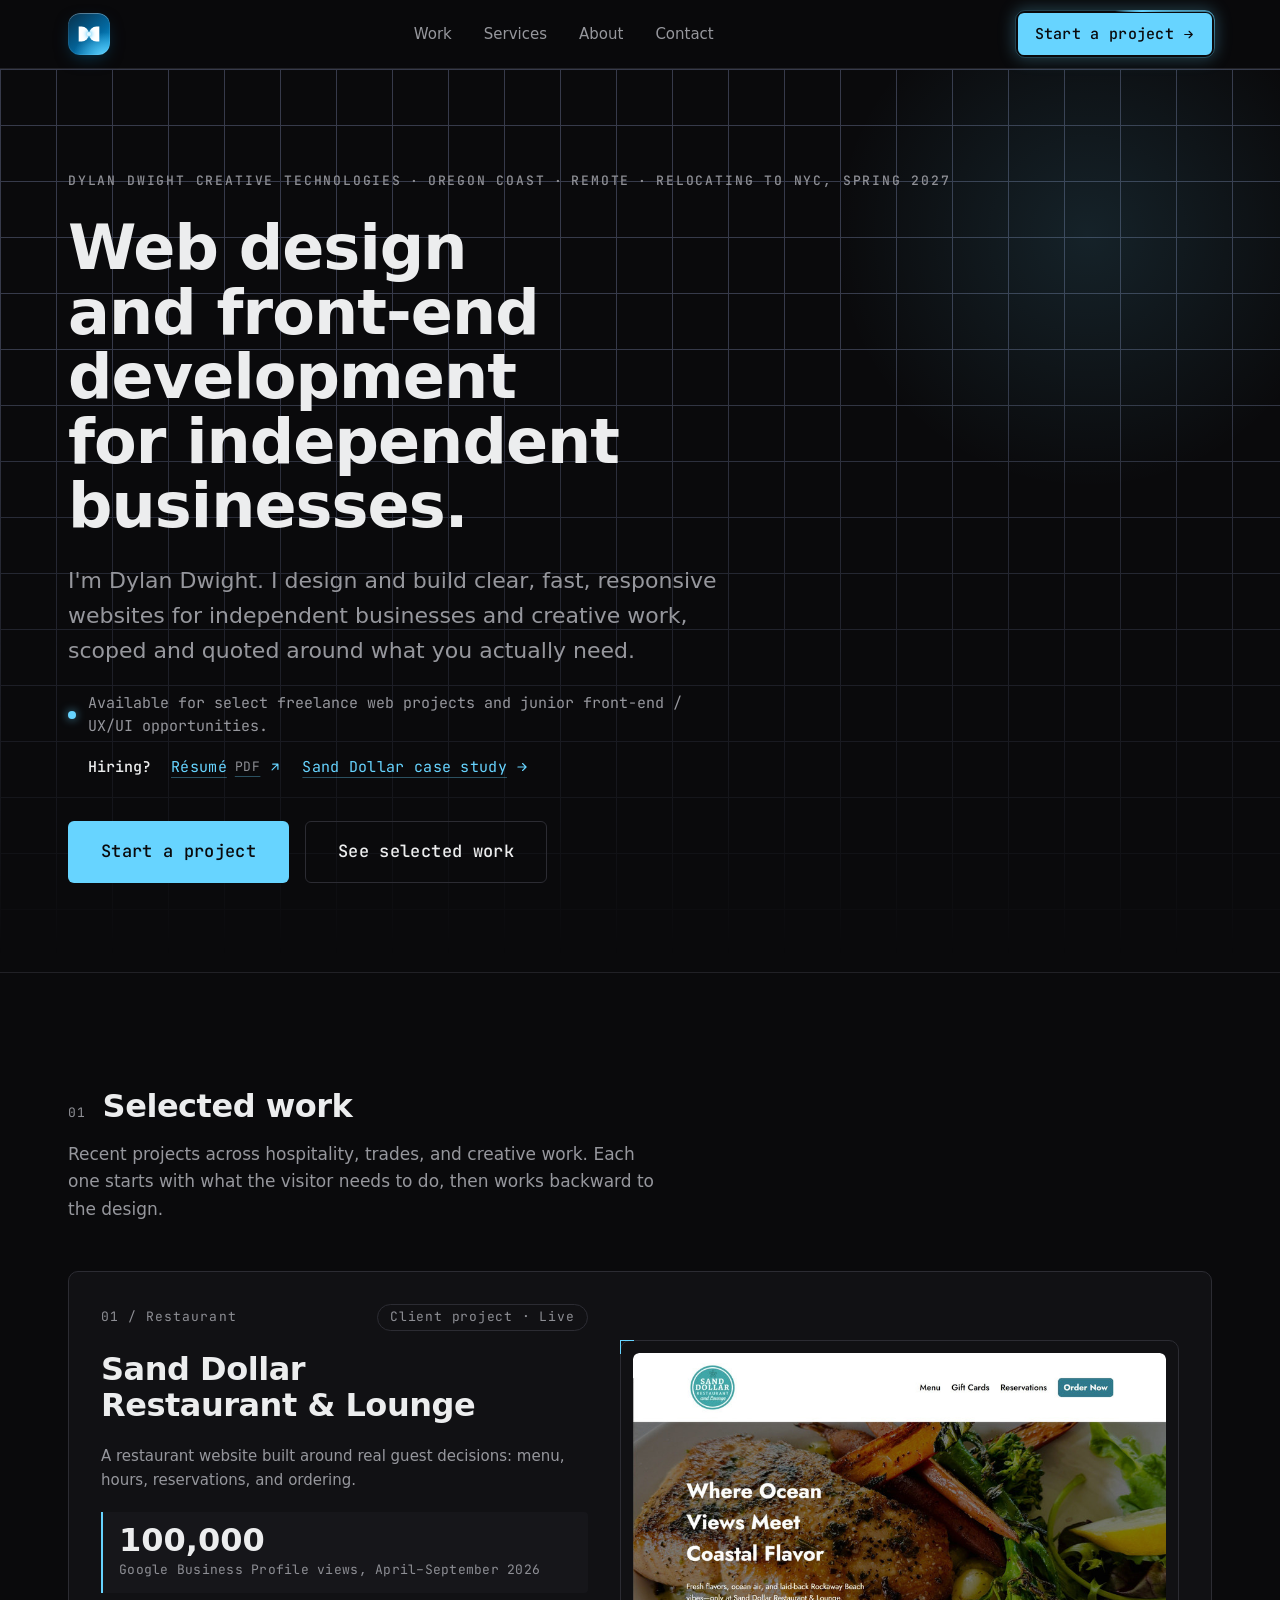
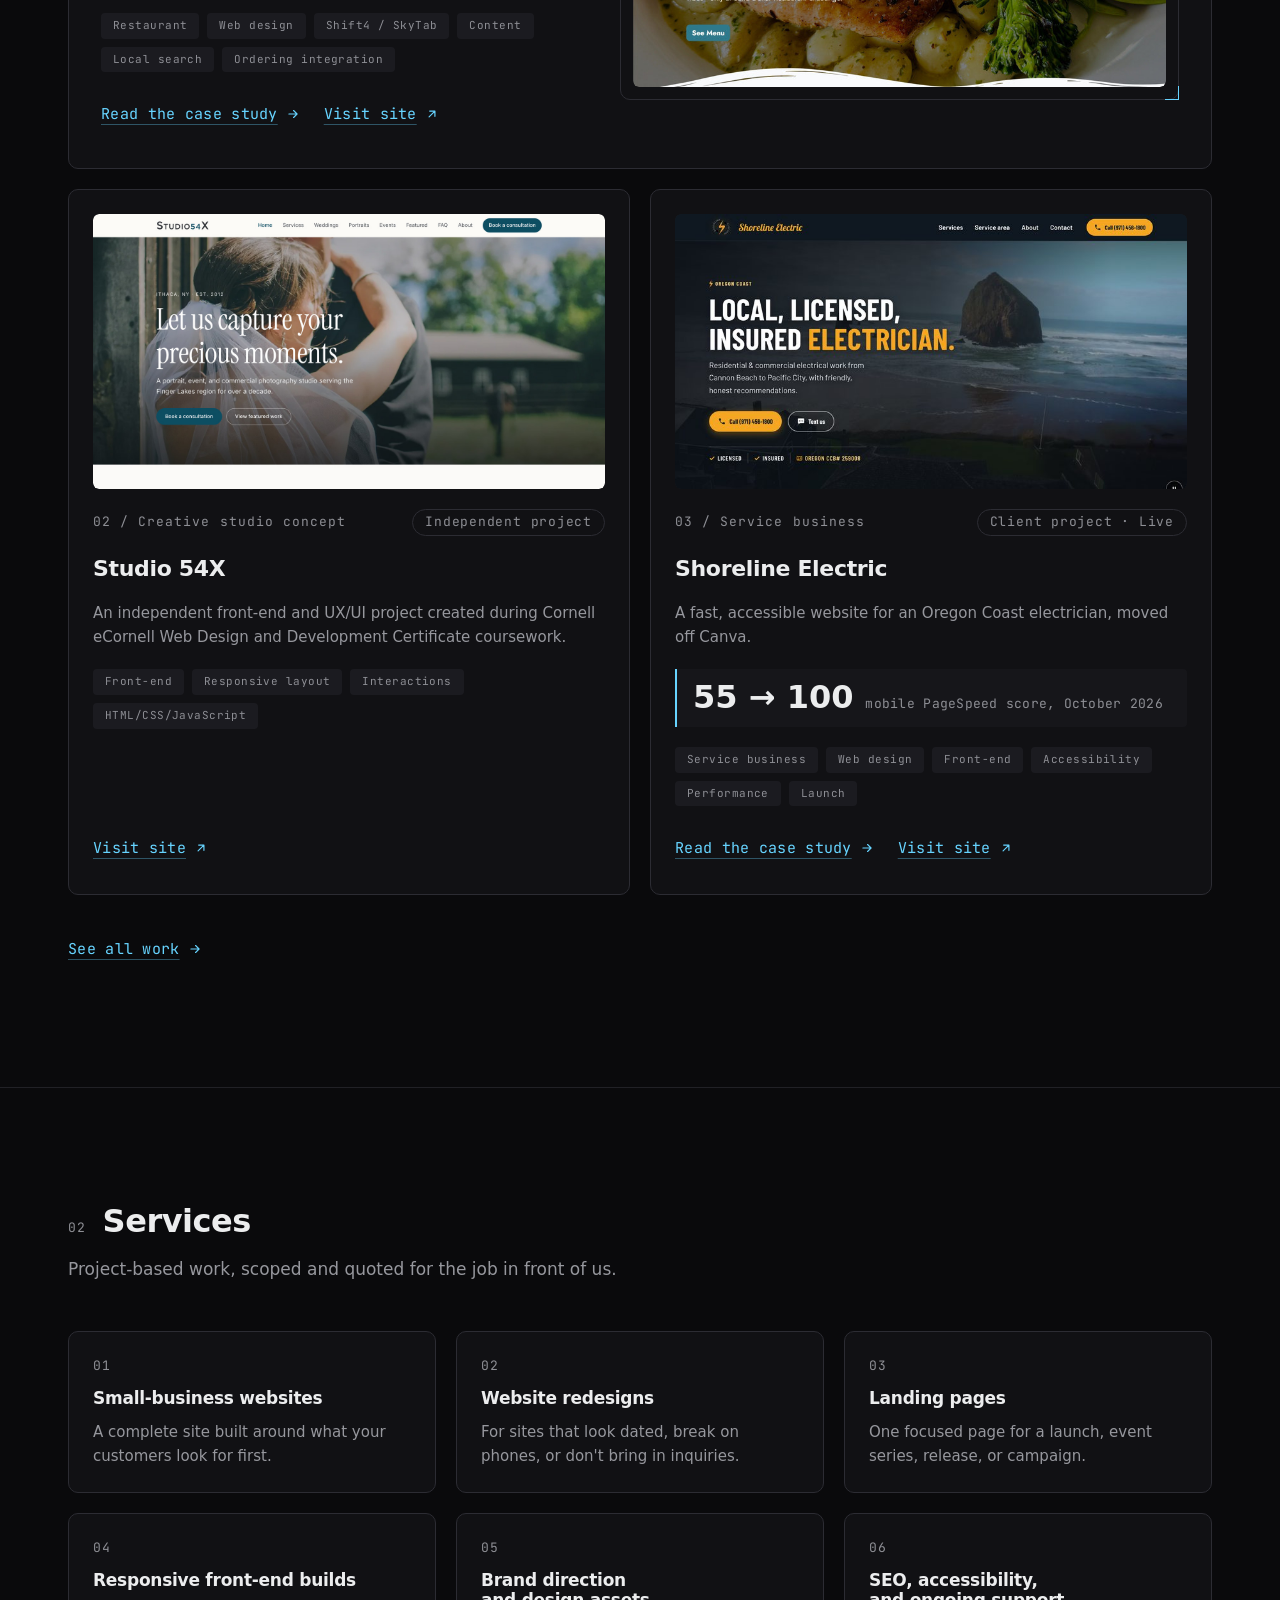
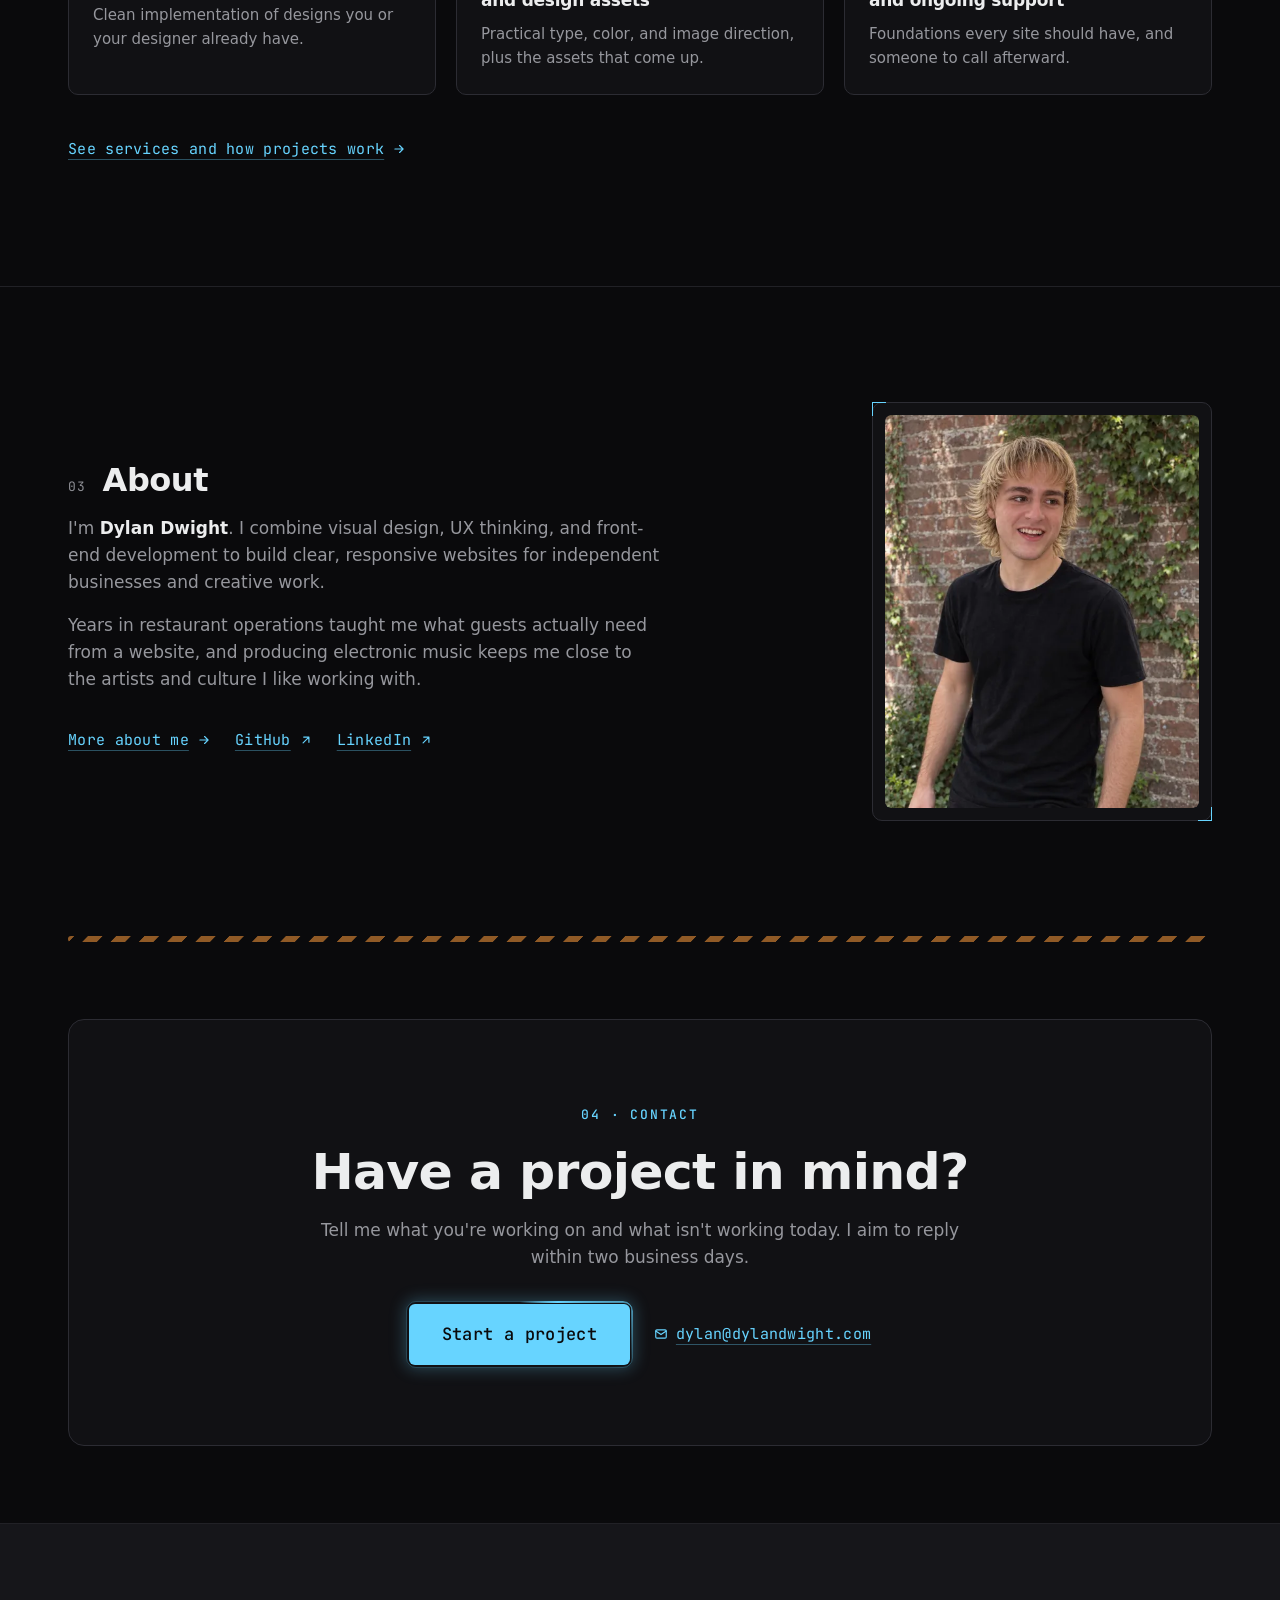
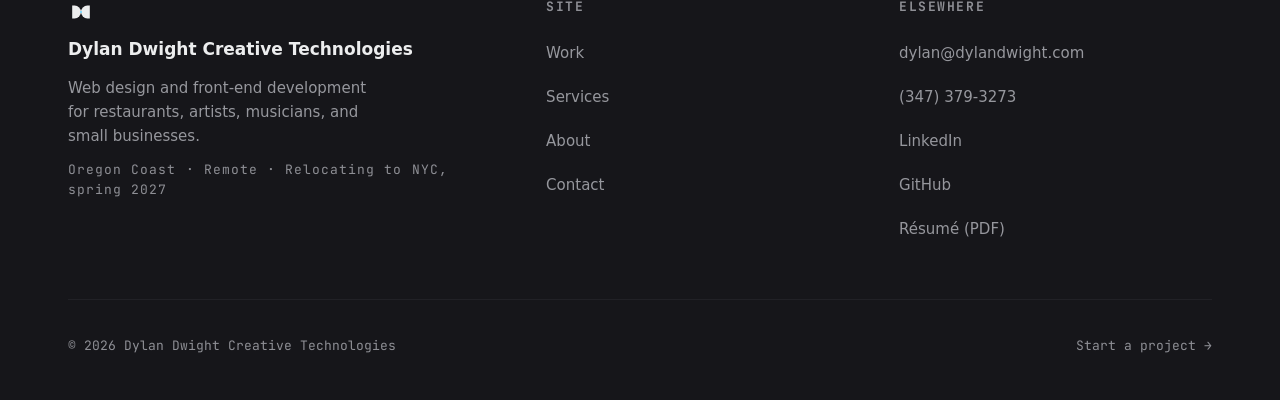
==== index.html @ 9c8c3298 "Add Oregon Coast service area alongside NYC relocation line Location line, eyebrows, title, meta des" ====
<!doctype html>
<html lang="en">
<head>
<meta charset="UTF-8" />
<meta name="viewport" content="width=device-width, initial-scale=1.0" />
<title>Dylan Dwight Creative Technologies — Web Design & Front-End Development · Oregon Coast & Remote</title>
<meta name="description" content="Web design and front-end development for restaurants, artists, musicians, and small businesses. Clear, fast, responsive websites, scoped and quoted per project. Based on the Oregon Coast, working remotely with clients anywhere." />
<meta name="theme-color" content="#0a0a0c" />

<link rel="canonical" href="https://dylandwight.com/" />

<meta property="og:type" content="website" />
<meta property="og:url" content="https://dylandwight.com/" />
<meta property="og:title" content="Dylan Dwight Creative Technologies — Web Design & Front-End Development · Remote" />
<meta property="og:description" content="Web design and front-end development for restaurants, artists, musicians, and small businesses. Clear, fast, responsive websites, scoped and quoted per project. Based on the Oregon Coast, working remotely with clients anywhere." />
<meta property="og:site_name" content="Dylan Dwight Creative Technologies" />
<meta property="og:image" content="https://dylandwight.com/assets/og/og-home.png" />
<meta property="og:image:width" content="1200" />
<meta property="og:image:height" content="630" />
<meta property="og:image:alt" content="Dylan Dwight Creative Technologies: web design and front-end development for independent businesses, with a portrait of Dylan Dwight." />

<meta name="twitter:card" content="summary_large_image" />
<meta name="twitter:title" content="Dylan Dwight Creative Technologies — Web Design & Front-End Development · Remote" />
<meta name="twitter:description" content="Web design and front-end development for restaurants, artists, musicians, and small businesses. Clear, fast, responsive websites, scoped and quoted per project. Based on the Oregon Coast, working remotely with clients anywhere." />
<meta name="twitter:image" content="https://dylandwight.com/assets/og/og-home.png" />
<meta name="twitter:image:alt" content="Dylan Dwight Creative Technologies: web design and front-end development for independent businesses, with a portrait of Dylan Dwight." />

<link rel="icon" href="/assets/favicon.svg" type="image/svg+xml" />
<link rel="icon" href="/assets/favicon-32.png" sizes="32x32" type="image/png" />
<link rel="apple-touch-icon" href="/assets/apple-touch-icon.png" />
<link rel="icon" href="/favicon.ico" sizes="48x48" />
<link rel="manifest" href="/site.webmanifest" />

<!-- Marks JS as available before first paint (progressive-enhancement styles key off html.js). -->
<script>document.documentElement.classList.add('js');</script>

<link rel="preconnect" href="https://api.fontshare.com" />
<link rel="preconnect" href="https://cdn.fontshare.com" crossorigin />
<link rel="preconnect" href="https://fonts.googleapis.com" />
<link rel="preconnect" href="https://fonts.gstatic.com" crossorigin />
<!-- One Fontshare request per family: the combined multi-family request has been observed
     returning the wrong second family, which left body text on the fallback font. -->
<link href="https://api.fontshare.com/v2/css?f[]=cabinet-grotesk@700&display=swap" rel="stylesheet" />
<link href="https://api.fontshare.com/v2/css?f[]=general-sans@400,500,600&display=swap" rel="stylesheet" />
<link href="https://fonts.googleapis.com/css2?family=JetBrains+Mono:wght@400;500;700&display=swap" rel="stylesheet" />

<link rel="stylesheet" href="/css/tokens.css" />
<link rel="stylesheet" href="/css/base.css" />
<link rel="stylesheet" href="/css/components.css" />
<link rel="stylesheet" href="/css/pages.css" />

<script type="application/ld+json">
{
  "@context": "https://schema.org",
  "@graph": [
    {
      "@type": "ProfessionalService",
      "@id": "https://dylandwight.com/#business",
      "name": "Dylan Dwight Creative Technologies",
      "url": "https://dylandwight.com/",
      "email": "dylan@dylandwight.com",
      "telephone": "+1-347-379-3273",
      "description": "Web design and front-end development for restaurants, artists, musicians, and small businesses.",
      "areaServed": [
        { "@type": "Country", "name": "United States" },
        { "@type": "State", "name": "Oregon" },
        { "@type": "City", "name": "Cannon Beach, OR" },
        { "@type": "City", "name": "Manzanita, OR" },
        { "@type": "City", "name": "Nehalem, OR" },
        { "@type": "City", "name": "Wheeler, OR" },
        { "@type": "City", "name": "Rockaway Beach, OR" },
        { "@type": "City", "name": "Garibaldi, OR" },
        { "@type": "City", "name": "Bay City, OR" },
        { "@type": "City", "name": "Tillamook, OR" },
        { "@type": "City", "name": "Oceanside, OR" },
        { "@type": "City", "name": "Netarts, OR" },
        { "@type": "City", "name": "Pacific City, OR" }
      ],
      "founder": { "@id": "https://dylandwight.com/#person" },
      "sameAs": ["https://www.linkedin.com/in/dylan-dwight/", "https://github.com/DylanDwight"],
      "knowsAbout": ["Web design", "Front-end development", "UX/UI design", "Responsive design", "Web accessibility", "SEO foundations", "Website maintenance"]
    },
    {
      "@type": "Person",
      "@id": "https://dylandwight.com/#person",
      "name": "Dylan Dwight",
      "jobTitle": "Web designer and front-end developer",
      "url": "https://dylandwight.com/",
      "email": "dylan@dylandwight.com",
      "telephone": "+1-347-379-3273",
      "worksFor": { "@id": "https://dylandwight.com/#business" },
      "sameAs": ["https://www.linkedin.com/in/dylan-dwight/", "https://github.com/DylanDwight"]
    },
    {
      "@type": "WebSite",
      "@id": "https://dylandwight.com/#website",
      "url": "https://dylandwight.com/",
      "name": "Dylan Dwight Creative Technologies",
      "publisher": { "@id": "https://dylandwight.com/#business" }
    }
  ]
}
</script>
</head>
<body>

<a href="#main" class="skip-link">Skip to content</a>

<!-- ============ HEADER ============ -->
<header class="header" id="site-header">
  <div class="wrap header-inner">
    <a href="/" class="logo-link" aria-label="Dylan Dwight — home">
      <svg class="logo-mark" viewBox="0 0 64 60" fill="none" aria-hidden="true"><path d="M10 14 H16 A16 16 0 0 1 16 46 H10 Z" fill="currentColor"/><path d="M54 14 H48 A16 16 0 0 0 48 46 H54 Z" fill="currentColor"/><circle class="logo-node" cx="32" cy="30" r="2.5"/></svg>
    </a>

    <nav aria-label="Primary">
      <ul class="nav-links">
        <li><a href="/work/">Work</a></li>
<li><a href="/services/">Services</a></li>
<li><a href="/about/">About</a></li>
<li><a href="/contact/">Contact</a></li>
      </ul>
    </nav>

    <div class="header-actions">
      <a class="btn btn-primary btn-compact btn-nav-cta" href="/contact/">Start a project<svg viewBox="0 0 24 24" fill="none" stroke="currentColor" stroke-width="2" stroke-linecap="round" stroke-linejoin="round" aria-hidden="true"><path d="M5 12h14M13 6l6 6-6 6"/></svg></a>
      <button class="icon-btn nav-toggle" type="button" data-mobile-nav-open aria-label="Open menu" aria-expanded="false" aria-controls="mobile-nav">
        <svg viewBox="0 0 24 24" fill="none" stroke="currentColor" stroke-width="2" stroke-linecap="round" stroke-linejoin="round" aria-hidden="true"><path d="M4 7h16M4 12h16M4 17h16"/></svg>
      </button>
    </div>
  </div>
</header>

<!-- Mobile drawer: hidden (out of the tab order) until opened -->
<div class="mobile-nav" id="mobile-nav" data-mobile-nav role="dialog" aria-modal="true" aria-label="Site menu" hidden>
  <div class="mobile-nav-top">
    <a href="/" class="logo-link" aria-label="Dylan Dwight — home">
      <svg class="logo-mark" viewBox="0 0 64 60" fill="none" aria-hidden="true"><path d="M10 14 H16 A16 16 0 0 1 16 46 H10 Z" fill="currentColor"/><path d="M54 14 H48 A16 16 0 0 0 48 46 H54 Z" fill="currentColor"/><circle class="logo-node" cx="32" cy="30" r="2.5"/></svg>
    </a>
    <button class="icon-btn" type="button" data-mobile-nav-close aria-label="Close menu">
      <svg viewBox="0 0 24 24" fill="none" stroke="currentColor" stroke-width="2" stroke-linecap="round" stroke-linejoin="round" aria-hidden="true"><path d="M6 6l12 12M18 6L6 18"/></svg>
    </button>
  </div>
  <nav aria-label="Mobile">
    <ul class="mobile-nav-links">
      <li><a href="/work/">Work</a></li>
<li><a href="/services/">Services</a></li>
<li><a href="/about/">About</a></li>
<li><a href="/contact/">Contact</a></li>
    </ul>
  </nav>
  <div class="mobile-nav-cta">
    <a class="btn btn-primary" href="/contact/">Start a project</a>
  </div>
  <div class="mobile-nav-meta">
    <a href="mailto:dylan@dylandwight.com">dylan@dylandwight.com</a>
    <a href="tel:+13473793273">(347) 379-3273</a>
    <a href="https://www.linkedin.com/in/dylan-dwight/" target="_blank" rel="noopener noreferrer">LinkedIn<span class="sr-only"> (opens in a new tab)</span></a>
    <a href="https://github.com/DylanDwight" target="_blank" rel="noopener noreferrer">GitHub<span class="sr-only"> (opens in a new tab)</span></a>
    <a href="/resume/dylan-dwight-resume.pdf" target="_blank" rel="noopener">Résumé (PDF)<span class="sr-only"> (opens in a new tab)</span></a>
  </div>
</div>

<main id="main">

  <!-- ============ HERO ============ -->
  <section class="hero" aria-labelledby="hero-heading">
    <div class="grid-texture" aria-hidden="true"></div>
    <div class="hero-glow" aria-hidden="true"></div>
    <div class="wrap hero-inner">
      <div class="hero-copy">
        <p class="eyebrow eyebrow--wrap"><span>Dylan Dwight Creative Technologies</span><span class="eyebrow-sep" aria-hidden="true">·</span><span>Oregon Coast</span><span class="eyebrow-sep" aria-hidden="true">·</span><span>Remote</span><span class="eyebrow-sep" aria-hidden="true">·</span><span>Relocating to NYC, spring 2027</span></p>
        <h1 id="hero-heading">Web design and <span class="nowrap">front-end</span> development for independent businesses.</h1>
        <p class="lede">I'm Dylan Dwight. I design and build clear, fast, responsive websites for independent businesses and creative work, scoped and quoted around what you actually need.</p>
        <p class="hero-availability">Available for select freelance web projects and junior front-end / UX/UI opportunities.</p>
        <p class="hero-hiring">
          <span class="hero-hiring-label">Hiring?</span>
          <a href="/resume/dylan-dwight-resume.pdf" class="text-link" target="_blank" rel="noopener">Résumé <span class="work-card-meta">PDF</span> <svg viewBox="0 0 24 24" fill="none" stroke="currentColor" stroke-width="2" stroke-linecap="round" stroke-linejoin="round" aria-hidden="true"><path d="M7 17 17 7M8 7h9v9"/></svg><span class="sr-only"> (opens in a new tab)</span></a>
          <a href="/work/sand-dollar/" class="text-link">Sand Dollar case study <svg viewBox="0 0 24 24" fill="none" stroke="currentColor" stroke-width="2" stroke-linecap="round" stroke-linejoin="round" aria-hidden="true"><path d="M5 12h14M13 6l6 6-6 6"/></svg></a>
        </p>
        <div class="hero-actions">
          <a href="/contact/" class="btn btn-primary btn-lg">Start a project</a>
          <a href="#work" class="btn btn-secondary btn-lg">See selected work</a>
        </div>
      </div>
    </div>
  </section>

  <!-- ============ SELECTED WORK ============ -->
  <section class="section" id="work" aria-labelledby="work-heading">
    <div class="wrap">
      <div class="section-intro">
        <div class="section-heading">
          <span class="section-index">01</span>
          <h2 id="work-heading">Selected work</h2>
        </div>
        <p class="lede">Recent projects across hospitality, trades, and creative work. Each one starts with what the visitor needs to do, then works backward to the design.</p>
      </div>

      <div class="work-grid">

        <article class="card work-card work-card--featured" data-reveal>
          <div class="work-card-body">
            <div class="work-card-top">
              <span class="work-card-index">01 / Restaurant</span>
              <span class="label-chip">Client project · Live</span>
            </div>
            <h3>Sand Dollar Restaurant &amp; Lounge</h3>
            <p class="work-card-summary">A restaurant website built around real guest decisions: menu, hours, reservations, and ordering.</p>
            <p class="work-card-result"><strong>100,000</strong> Google Business Profile views, April–September 2026</p>
            <div class="work-card-tags">
              <span class="tag">Restaurant</span><span class="tag">Web design</span><span class="tag">Shift4 / SkyTab</span><span class="tag">Content</span><span class="tag">Local search</span><span class="tag">Ordering integration</span>
            </div>
            <div class="work-card-links">
              <a href="/work/sand-dollar/" class="text-link">Read the case study <svg viewBox="0 0 24 24" fill="none" stroke="currentColor" stroke-width="2" stroke-linecap="round" stroke-linejoin="round" aria-hidden="true"><path d="M5 12h14M13 6l6 6-6 6"/></svg></a>
              <a href="https://sanddollarrestaurant.com" class="text-link" target="_blank" rel="noopener noreferrer">Visit site <svg viewBox="0 0 24 24" fill="none" stroke="currentColor" stroke-width="2" stroke-linecap="round" stroke-linejoin="round" aria-hidden="true"><path d="M7 17 17 7M8 7h9v9"/></svg><span class="sr-only"> (opens in a new tab)</span></a>
            </div>
          </div>
          <div class="corner-panel" style="padding: var(--space-3);">
            <a class="work-shot-link" href="https://sanddollarrestaurant.com" target="_blank" rel="noopener noreferrer" aria-label="Visit the Sand Dollar Restaurant and Lounge website (opens in a new tab)">
              <img class="work-shot" src="/assets/work/sand-dollar-home-desktop.jpg" srcset="/assets/work/sand-dollar-home-desktop-860.jpg 860w, /assets/work/sand-dollar-home-desktop.jpg 1720w" sizes="(max-width: 900px) 100vw, 640px" width="1720" height="1080" loading="lazy" decoding="async" alt="The redesigned Sand Dollar Restaurant and Lounge homepage on desktop: logo, Menu, Gift Cards, Reservations, and an Order Now button above a seafood hero photo with the headline Where Ocean Views Meet Coastal Flavor.">
            </a>
          </div>
        </article>

        <article class="card work-card" data-reveal>
          <a class="work-shot-link" href="https://studio54x.site" target="_blank" rel="noopener noreferrer" aria-label="Visit the Studio 54X website (opens in a new tab)">
            <img class="work-shot" src="/assets/work/studio-54x-home-desktop.jpg" srcset="/assets/work/studio-54x-home-desktop-1440.jpg 1440w, /assets/work/studio-54x-home-desktop.jpg 2880w" sizes="(max-width: 900px) 100vw, 560px" width="2880" height="1800" loading="lazy" decoding="async" alt="The Studio 54X concept homepage on desktop: a wedding photo hero with the headline Let us capture your precious moments, a Book a consultation button, and navigation for services, weddings, portraits, and events.">
          </a>
          <div class="work-card-top">
            <span class="work-card-index">02 / Creative studio concept</span>
            <span class="label-chip">Independent project</span>
          </div>
          <h3>Studio 54X</h3>
          <p class="work-card-summary">An independent front-end and UX/UI project created during Cornell eCornell Web Design and Development Certificate coursework.</p>
          <div class="work-card-tags">
            <span class="tag">Front-end</span><span class="tag">Responsive layout</span><span class="tag">Interactions</span><span class="tag">HTML/CSS/JavaScript</span>
          </div>
          <div class="work-card-links">
            <a href="https://studio54x.site" class="text-link" target="_blank" rel="noopener noreferrer">Visit site <svg viewBox="0 0 24 24" fill="none" stroke="currentColor" stroke-width="2" stroke-linecap="round" stroke-linejoin="round" aria-hidden="true"><path d="M7 17 17 7M8 7h9v9"/></svg><span class="sr-only"> (opens in a new tab)</span></a>
          </div>
        </article>

        <article class="card work-card" data-reveal>
          <a class="work-shot-link" href="https://shoreline-electric.com" target="_blank" rel="noopener noreferrer" aria-label="Visit the Shoreline Electric website (opens in a new tab)">
            <img class="work-shot" src="/assets/work/shoreline-electric-home-desktop.jpg" srcset="/assets/work/shoreline-electric-home-desktop-800.jpg 800w, /assets/work/shoreline-electric-home-desktop.jpg 1600w" sizes="(max-width: 900px) 100vw, 560px" width="1600" height="860" loading="lazy" decoding="async" alt="The redesigned Shoreline Electric homepage on desktop: a sticky header with an amber Call button over a darkened drone video of Haystack Rock, with the headline Local, Licensed, Insured Electrician and Call and Text us buttons.">
          </a>
          <div class="work-card-top">
            <span class="work-card-index">03 / Service business</span>
            <span class="label-chip">Client project · Live</span>
          </div>
          <h3>Shoreline Electric</h3>
          <p class="work-card-summary">A fast, accessible website for an Oregon Coast electrician, moved off Canva.</p>
          <p class="work-card-result"><strong>55 → 100</strong> mobile PageSpeed score, October 2026</p>
          <div class="work-card-tags">
            <span class="tag">Service business</span><span class="tag">Web design</span><span class="tag">Front-end</span><span class="tag">Accessibility</span><span class="tag">Performance</span><span class="tag">Launch</span>
          </div>
          <div class="work-card-links">
            <a href="/work/shoreline-electric/" class="text-link">Read the case study <svg viewBox="0 0 24 24" fill="none" stroke="currentColor" stroke-width="2" stroke-linecap="round" stroke-linejoin="round" aria-hidden="true"><path d="M5 12h14M13 6l6 6-6 6"/></svg></a>
            <a href="https://shoreline-electric.com" class="text-link" target="_blank" rel="noopener noreferrer">Visit site <svg viewBox="0 0 24 24" fill="none" stroke="currentColor" stroke-width="2" stroke-linecap="round" stroke-linejoin="round" aria-hidden="true"><path d="M7 17 17 7M8 7h9v9"/></svg><span class="sr-only"> (opens in a new tab)</span></a>
          </div>
        </article>

      </div>

      <div class="work-more">
        <a href="/work/" class="text-link">See all work <svg viewBox="0 0 24 24" fill="none" stroke="currentColor" stroke-width="2" stroke-linecap="round" stroke-linejoin="round" aria-hidden="true"><path d="M5 12h14M13 6l6 6-6 6"/></svg></a>
      </div>
    </div>
  </section>

  <!-- ============ SERVICES PREVIEW ============ -->
  <section class="section" id="services" aria-labelledby="services-heading">
    <div class="wrap">
      <div class="section-intro">
        <div class="section-heading">
          <span class="section-index">02</span>
          <h2 id="services-heading"><a href="/services/">Services</a></h2>
        </div>
        <p class="lede">Project-based work, scoped and quoted for the job in front of us.</p>
      </div>

      <div class="service-grid" data-reveal>
        <div class="card service-item"><span class="service-index">01</span><h3>Small-business websites</h3><p>A complete site built around what your customers look for first.</p></div>
        <div class="card service-item"><span class="service-index">02</span><h3>Website redesigns</h3><p>For sites that look dated, break on phones, or don't bring in inquiries.</p></div>
        <div class="card service-item"><span class="service-index">03</span><h3>Landing pages</h3><p>One focused page for a launch, event series, release, or campaign.</p></div>
        <div class="card service-item"><span class="service-index">04</span><h3>Responsive front-end builds</h3><p>Clean implementation of designs you or your designer already have.</p></div>
        <div class="card service-item"><span class="service-index">05</span><h3>Brand direction and design assets</h3><p>Practical type, color, and image direction, plus the assets that come up.</p></div>
        <div class="card service-item"><span class="service-index">06</span><h3>SEO, accessibility, and ongoing support</h3><p>Foundations every site should have, and someone to call afterward.</p></div>
      </div>

      <p style="margin-top: var(--space-8);"><a href="/services/" class="text-link">See services and how projects work <svg viewBox="0 0 24 24" fill="none" stroke="currentColor" stroke-width="2" stroke-linecap="round" stroke-linejoin="round" aria-hidden="true"><path d="M5 12h14M13 6l6 6-6 6"/></svg></a></p>
    </div>
  </section>

  <!-- ============ ABOUT PREVIEW ============ -->
  <section class="section" id="about" aria-labelledby="about-heading">
    <div class="wrap">
      <div class="about-grid">
        <div class="about-copy" data-reveal>
          <div class="section-heading">
            <span class="section-index">03</span>
            <h2 id="about-heading">About</h2>
          </div>
          <p>I'm <strong>Dylan Dwight</strong>. I combine visual design, UX thinking, and front-end development to build clear, responsive websites for independent businesses and creative work.</p>
          <p>Years in restaurant operations taught me what guests actually need from a website, and producing electronic music keeps me close to the artists and culture I like working with.</p>
          <div class="about-links">
            <a href="/about/" class="text-link">More about me <svg viewBox="0 0 24 24" fill="none" stroke="currentColor" stroke-width="2" stroke-linecap="round" stroke-linejoin="round" aria-hidden="true"><path d="M5 12h14M13 6l6 6-6 6"/></svg></a>
            <a href="https://github.com/DylanDwight" class="text-link" target="_blank" rel="noopener noreferrer">GitHub <svg viewBox="0 0 24 24" fill="none" stroke="currentColor" stroke-width="2" stroke-linecap="round" stroke-linejoin="round" aria-hidden="true"><path d="M7 17 17 7M8 7h9v9"/></svg><span class="sr-only"> (opens in a new tab)</span></a>
            <a href="https://www.linkedin.com/in/dylan-dwight/" class="text-link" target="_blank" rel="noopener noreferrer">LinkedIn <svg viewBox="0 0 24 24" fill="none" stroke="currentColor" stroke-width="2" stroke-linecap="round" stroke-linejoin="round" aria-hidden="true"><path d="M7 17 17 7M8 7h9v9"/></svg><span class="sr-only"> (opens in a new tab)</span></a>
          </div>
        </div>

        <a class="corner-panel about-portrait about-portrait--home" href="/about/" data-reveal>
          <span class="portrait-media">
            <picture>
              <source type="image/webp" srcset="/assets/img/about/portrait-480.webp 480w, /assets/img/about/portrait.webp 960w" sizes="(max-width: 860px) 260px, 400px">
              <img src="/assets/img/about/portrait.jpg" srcset="/assets/img/about/portrait-480.jpg 480w, /assets/img/about/portrait.jpg 960w" sizes="(max-width: 860px) 260px, 400px" width="960" height="1200" alt="Dylan Dwight, portrait. Go to the About page." loading="lazy" decoding="async">
            </picture>
          </span>
          <span class="portrait-bubble" aria-hidden="true">Hey, I'm Dylan <span class="portrait-bubble-wave">👋</span></span>
        </a>
      </div>
    </div>
  </section>

  <div class="wrap"><div class="divider-hazard" aria-hidden="true"></div></div>

  <section class="section section--tight" aria-labelledby="cta-heading">
    <div class="wrap">
      <div class="cta-panel" data-reveal>
        <div class="grid-texture" aria-hidden="true"></div>
        <span class="eyebrow eyebrow--accent">04 · Contact</span>
        <h2 id="cta-heading">Have a project in mind?</h2>
        <p class="lede">Tell me what you're working on and what isn't working today. I aim to reply within two business days.</p>
        <div class="cta-actions">
          <a href="/contact/" class="btn btn-primary btn-lg">Start a project</a>
          <a href="mailto:dylan@dylandwight.com" class="text-link"><svg viewBox="0 0 24 24" fill="none" stroke="currentColor" stroke-width="2" stroke-linecap="round" stroke-linejoin="round" aria-hidden="true"><rect x="3" y="5" width="18" height="14" rx="2"/><path d="m3 7 9 6 9-6"/></svg> dylan@dylandwight.com</a>
        </div>
      </div>
    </div>
  </section>

</main>

<!-- ============ FOOTER ============ -->
<footer class="footer">
  <div class="wrap">
    <div class="footer-grid">
      <div class="footer-brand">
        <svg class="logo-mark" viewBox="0 0 64 60" fill="none" aria-hidden="true"><path d="M10 14 H16 A16 16 0 0 1 16 46 H10 Z" fill="currentColor"/><path d="M54 14 H48 A16 16 0 0 0 48 46 H54 Z" fill="currentColor"/><circle class="logo-node" cx="32" cy="30" r="2.5"/></svg>
        <strong>Dylan Dwight Creative Technologies</strong>
        <p>Web design and front-end development for restaurants, artists, musicians, and small businesses.</p>
        <span class="mono">Oregon Coast · Remote · Relocating to NYC, spring 2027</span>
      </div>
      <nav aria-label="Footer">
        <h2 class="footer-heading">Site</h2>
        <ul class="footer-list">
          <li><a href="/work/">Work</a></li>
          <li><a href="/services/">Services</a></li>
          <li><a href="/about/">About</a></li>
          <li><a href="/contact/">Contact</a></li>
        </ul>
      </nav>
      <div>
        <h2 class="footer-heading">Elsewhere</h2>
        <ul class="footer-list">
          <li><a href="mailto:dylan@dylandwight.com">dylan@dylandwight.com</a></li>
          <li><a href="tel:+13473793273">(347) 379-3273</a></li>
          <li><a href="https://www.linkedin.com/in/dylan-dwight/" target="_blank" rel="noopener noreferrer">LinkedIn<span class="sr-only"> (opens in a new tab)</span></a></li>
          <li><a href="https://github.com/DylanDwight" target="_blank" rel="noopener noreferrer">GitHub<span class="sr-only"> (opens in a new tab)</span></a></li>
          <li><a href="/resume/dylan-dwight-resume.pdf" target="_blank" rel="noopener">Résumé (PDF)<span class="sr-only"> (opens in a new tab)</span></a></li>
        </ul>
      </div>
    </div>
    <div class="footer-bottom">
      <span>© 2026 Dylan Dwight Creative Technologies</span>
      <a href="/contact/">Start a project →</a>
    </div>
  </div>
</footer>

<script type="module" src="/js/app.js"></script>
</body>
</html>
---- css/tokens.css ----
/* ============================================================
   DYLAN DWIGHT CREATIVE TECHNOLOGIES — Design tokens
   Direction: "Signal & Paper" — dark surfaces, one precise
   signal-blue accent, instrument-panel labels.

   The site is dark only. (The light theme and its toggle were
   removed in Oct 2026; they're in git history if needed.)
   ============================================================ */

:root {
  color-scheme: dark;

  /* Surfaces */
  --color-bg: #0a0a0c;
  --color-surface: #111114;
  --color-surface-2: #16161a;
  --color-surface-offset: #1b1b20;
  --color-divider: #212126;
  --color-border: #2c2c33;

  /* Text
     --color-text-subtle is the darkest "quiet" text that still passes
     WCAG AA (6.14:1 on --color-bg, 5.32:1 on offset). Use it for
     eyebrows, labels, indexes, tags, captions, and footer text.
     --color-text-faint is decorative only (rules, borders, hairlines).
     Never use it for words. */
  --color-text: #ecedee;
  --color-text-muted: #96979d;
  --color-text-subtle: #8e8f95;
  --color-text-faint: #5a5b62;
  --color-text-inverse: #0a0a0c;

  /* Primary accent — signal blue (11.7:1 on bg) */
  --color-primary: #67d4ff;

  /* Secondary accent — hazard amber (structural divider only) */
  --color-warning: #ff9d3d;

  --radius-sm: 0.25rem;
  --radius-md: 0.375rem;
  --radius-lg: 0.625rem;
  --radius-xl: 1rem;
  --radius-full: 9999px;

  --transition-interactive: 180ms cubic-bezier(0.16, 1, 0.3, 1);
  --ease-out: cubic-bezier(0.16, 1, 0.3, 1);

  --shadow-glow: 0 0 0 1px oklch(from var(--color-primary) l c h / 0.35), 0 0 32px oklch(from var(--color-primary) l c h / 0.18);

  --content-wide: 1240px;
  --measure-narrow: 38ch;
  --measure-default: 60ch;

  --font-display: 'Cabinet Grotesk', 'General Sans', system-ui, sans-serif;
  --font-body: 'General Sans', 'Inter', system-ui, sans-serif;
  --font-mono: 'JetBrains Mono', 'IBM Plex Mono', ui-monospace, monospace;

  /* Type scale */
  --text-xs: clamp(0.75rem, 0.7rem + 0.25vw, 0.8125rem);
  --text-sm: clamp(0.875rem, 0.83rem + 0.2vw, 0.9375rem);
  --text-base: clamp(1rem, 0.96rem + 0.2vw, 1.0625rem);
  --text-lg: clamp(1.125rem, 1.02rem + 0.5vw, 1.375rem);
  --text-xl: clamp(1.5rem, 1.25rem + 1vw, 2rem);
  --text-2xl: clamp(2rem, 1.4rem + 2.2vw, 3.25rem);
  --text-3xl: clamp(2.5rem, 1.2rem + 4vw, 4.75rem);

  /* Spacing */
  --space-1: 0.25rem;
  --space-2: 0.5rem;
  --space-3: 0.75rem;
  --space-4: 1rem;
  --space-5: 1.25rem;
  --space-6: 1.5rem;
  --space-8: 2rem;
  --space-10: 2.5rem;
  --space-12: 3rem;
  --space-16: 4rem;
  --space-20: 5rem;
  --space-24: 6rem;
  --space-32: 8rem;
}
---- css/base.css ----
/* ============================================================
   base.css — reset, element defaults, focus, motion, utilities
   ============================================================ */

*,
*::before,
*::after {
  box-sizing: border-box;
  margin: 0;
  padding: 0;
}

html {
  -moz-text-size-adjust: none;
  -webkit-text-size-adjust: none;
  text-size-adjust: none;
  -webkit-font-smoothing: antialiased;
  -moz-osx-font-smoothing: grayscale;
  text-rendering: optimizeLegibility;
  scroll-behavior: smooth;
  hanging-punctuation: first last;
  scroll-padding-top: var(--space-20);
}

body {
  min-height: 100dvh;
  line-height: 1.6;
  font-family: var(--font-body, sans-serif);
  font-size: var(--text-base);
  color: var(--color-text);
  background-color: var(--color-bg);
}

img,
picture,
video,
canvas,
svg {
  display: block;
  max-width: 100%;
  height: auto;
}

ul[role='list'],
ol[role='list'] {
  list-style: none;
}

input,
button,
textarea,
select {
  font: inherit;
  color: inherit;
}

h1,
h2,
h3,
h4,
h5,
h6 {
  text-wrap: balance;
  line-height: 1.15;
}

p,
li,
figcaption,
dd {
  text-wrap: pretty;
  max-width: 72ch;
}

a {
  color: var(--color-primary);
}

::selection {
  background: oklch(from var(--color-primary) l c h / 0.25);
  color: var(--color-text);
}

:focus-visible {
  outline: 2px solid var(--color-primary);
  outline-offset: 3px;
  border-radius: var(--radius-sm);
}

button {
  cursor: pointer;
  background: none;
  border: none;
}

table {
  border-collapse: collapse;
  width: 100%;
}

/* Only interactive elements animate state changes. */
a,
button,
[role='button'],
[role='link'],
input,
textarea,
select {
  transition:
    color var(--transition-interactive),
    background var(--transition-interactive),
    border-color var(--transition-interactive),
    box-shadow var(--transition-interactive);
}

@media (prefers-reduced-motion: reduce) {
  *,
  *::before,
  *::after {
    animation-duration: 0.01ms !important;
    animation-iteration-count: 1 !important;
    transition-duration: 0.01ms !important;
    scroll-behavior: auto !important;
  }
}

/* Visually hidden, still announced */
.sr-only {
  position: absolute;
  width: 1px;
  height: 1px;
  padding: 0;
  margin: -1px;
  overflow: hidden;
  clip: rect(0, 0, 0, 0);
  white-space: nowrap;
  border-width: 0;
}

/* Skip link: hidden until focused, then becomes a visible button
   pinned to the top-left so keyboard users can see and use it. */
.skip-link {
  position: absolute;
  top: var(--space-3);
  left: var(--space-3);
  z-index: 200;
  padding: var(--space-3) var(--space-5);
  font-family: var(--font-mono);
  font-size: var(--text-sm);
  color: var(--color-text-inverse);
  background: var(--color-primary);
  border-radius: var(--radius-md);
  text-decoration: none;
  transform: translateY(-200%);
  opacity: 0;
}
.skip-link:focus-visible {
  transform: translateY(0);
  opacity: 1;
  outline-offset: 2px;
}

/* Scroll lock while the mobile drawer is open */
body.is-locked {
  overflow: hidden;
}
---- css/components.css ----
/* ============================================================
   components.css — shared UI components
   Order: layout primitives → text primitives → buttons → header
   → drawer → footer → cards & panels → figures
   → reveal → responsive
   ============================================================ */

/* ---------- Layout primitives ---------- */

.wrap {
  width: 100%;
  max-width: var(--content-wide);
  margin-inline: auto;
  padding-inline: clamp(var(--space-5), 5vw, var(--space-12));
}

.section {
  padding-block: clamp(var(--space-16), 9vw, var(--space-32));
  position: relative;
}
.section--tight {
  padding-block: clamp(var(--space-10), 6vw, var(--space-20));
}
.section + .section {
  border-top: 1px solid var(--color-divider);
}

.divider-hazard {
  height: 6px;
  width: 100%;
  background: repeating-linear-gradient(
    -45deg,
    var(--color-warning) 0px,
    var(--color-warning) 10px,
    transparent 10px,
    transparent 20px
  );
  opacity: 0.55;
  /* Stripes crawl sideways like caution tape and the amber pulses
     slowly. One stripe period along x is 20px * sqrt(2). */
  background-size: 28.2843px 100%;
  border-radius: 3px;
  animation:
    hazard-crawl 2.4s linear infinite,
    hazard-pulse 3.2s ease-in-out infinite alternate;
}
@keyframes hazard-crawl {
  to { background-position-x: 28.2843px; }
}
@keyframes hazard-pulse {
  from {
    opacity: 0.45;
    box-shadow: 0 0 0 transparent;
  }
  to {
    opacity: 0.95;
    box-shadow: 0 0 12px 1px color-mix(in srgb, var(--color-warning) 55%, transparent);
  }
}
@media (prefers-reduced-motion: reduce) {
  .divider-hazard { animation: none; }
}

/* ---------- Text primitives ---------- */

.eyebrow {
  display: inline-flex;
  align-items: center;
  gap: var(--space-2);
  font-family: var(--font-mono);
  font-size: var(--text-xs);
  letter-spacing: 0.14em;
  text-transform: uppercase;
  color: var(--color-text-subtle);
  font-weight: 500;
}
.eyebrow--accent {
  color: var(--color-primary);
}
.eyebrow--wrap {
  flex-wrap: wrap;
  row-gap: var(--space-1);
  max-width: none;
}
.eyebrow--wrap .eyebrow-sep {
  color: var(--color-text-subtle);
}

.mono {
  font-family: var(--font-mono);
  font-size: var(--text-xs);
  letter-spacing: 0.08em;
  color: var(--color-text-subtle);
}

h1,
h2,
h3 {
  font-family: var(--font-display);
  font-weight: 700;
  letter-spacing: -0.015em;
}

.section-heading {
  display: flex;
  align-items: baseline;
  gap: var(--space-4);
  margin-bottom: var(--space-4);
}
.section-heading .section-index {
  font-family: var(--font-mono);
  font-size: var(--text-xs);
  letter-spacing: 0.1em;
  color: var(--color-text-subtle);
}
.section-heading h2 {
  font-size: var(--text-xl);
}
.section-heading a {
  display: inline-block;
  color: inherit;
  text-decoration: none;
  /* grow the hit area to 44px without moving the heading */
  padding-block: 0.625rem;
  margin-block: -0.625rem;
}
.section-heading a:hover {
  color: var(--color-primary);
}

.lede {
  color: var(--color-text-muted);
  font-size: var(--text-base);
  max-width: var(--measure-default);
}
.section-intro {
  margin-bottom: clamp(var(--space-8), 5vw, var(--space-12));
}

.label-chip {
  display: inline-flex;
  align-items: center;
  gap: var(--space-2);
  font-family: var(--font-mono);
  font-size: var(--text-xs);
  letter-spacing: 0.06em;
  color: var(--color-text-subtle);
  border: 1px solid var(--color-border);
  border-radius: var(--radius-full);
  padding: 2px var(--space-3);
  white-space: nowrap;
}
.label-chip--accent {
  color: var(--color-primary);
  border-color: oklch(from var(--color-primary) l c h / 0.45);
}

.text-link {
  display: inline-flex;
  align-items: center;
  gap: var(--space-2);
  min-height: 44px;
  font-family: var(--font-mono);
  font-size: var(--text-sm);
  letter-spacing: 0.02em;
  color: var(--color-primary);
  text-decoration: underline;
  text-decoration-color: oklch(from var(--color-primary) l c h / 0.35);
  text-decoration-thickness: 1px;
  text-underline-offset: 5px;
  width: fit-content;
  overflow-wrap: anywhere;
  transition: color var(--transition-interactive), text-decoration-color var(--transition-interactive);
}
.text-link:hover {
  text-decoration-color: var(--color-primary);
}
.text-link svg {
  width: 14px;
  height: 14px;
  transition: transform var(--transition-interactive);
}
.text-link:hover svg {
  transform: translate(2px, -2px);
}

/* ---------- Buttons ---------- */

.btn {
  display: inline-flex;
  align-items: center;
  justify-content: center;
  gap: var(--space-2);
  font-family: var(--font-mono);
  font-size: var(--text-sm);
  font-weight: 500;
  letter-spacing: 0.02em;
  padding: var(--space-3) var(--space-6);
  min-height: 44px;
  border-radius: var(--radius-md);
  border: 1px solid transparent;
  text-align: center;
  transition: transform var(--transition-interactive), box-shadow var(--transition-interactive),
    text-decoration-color var(--transition-interactive);
  text-decoration: underline 1.5px transparent;
  text-underline-offset: 0.3em;
}
/* Hover: the button presses in like a hardware key. No colour change and
   no glow: it sinks 1px and takes an inner shadow along the top edge.
   Clicking presses it a little further. The label gets an underline while
   pressed. */
.btn:hover {
  transform: translateY(1px);
  text-decoration-color: currentColor;
  box-shadow:
    inset 0 2px 4px rgb(0 0 0 / 0.35),
    inset 0 0 0 1px rgb(0 0 0 / 0.12);
}
.btn:active {
  transform: translateY(2px);
  box-shadow:
    inset 0 3px 6px rgb(0 0 0 / 0.45),
    inset 0 0 0 1px rgb(0 0 0 / 0.18);
}
@media (prefers-reduced-motion: reduce) {
  .btn:hover,
  .btn:active { transform: none; }
}
/* inline-block keeps the button underline off small meta text like "10 pages" */
.btn .work-card-meta {
  display: inline-block;
}
.btn svg {
  width: 15px;
  height: 15px;
  flex-shrink: 0;
}
.btn-primary {
  background: var(--color-primary);
  color: var(--color-text-inverse);
}
/* CTA ring: the header "Start a project" button and the primary button in
   the bottom-of-page contact panel. A hairline ring sits 4px outside the
   button with a soft steady halo, and a brighter arc travels slowly around
   it. Reduced motion keeps the ring and halo, without the moving arc. */
@property --cta-angle {
  syntax: '<angle>';
  inherits: false;
  initial-value: 0deg;
}
.btn-nav-cta,
.cta-panel .btn-primary:not(.btn-submit) {
  position: relative;
}
.btn-nav-cta::before,
.btn-nav-cta::after,
.cta-panel .btn-primary:not(.btn-submit)::before,
.cta-panel .btn-primary:not(.btn-submit)::after {
  content: '';
  position: absolute;
  inset: -4px;
  border-radius: calc(var(--radius-md) + 4px);
  pointer-events: none;
}
/* Halo: hairline ring + soft glow */
.btn-nav-cta::after,
.cta-panel .btn-primary:not(.btn-submit)::after {
  border: 1px solid oklch(from var(--color-primary) l c h / 0.28);
  box-shadow: 0 0 16px 1px oklch(from var(--color-primary) l c h / 0.28);
  transition: box-shadow var(--transition-interactive), border-color var(--transition-interactive);
}
/* Travelling arc, masked to a 1.5px ring */
.btn-nav-cta::before,
.cta-panel .btn-primary:not(.btn-submit)::before {
  padding: 1.5px;
  background: conic-gradient(
    from var(--cta-angle),
    transparent 0deg,
    var(--color-primary) 50deg,
    transparent 110deg,
    transparent 360deg
  );
  -webkit-mask: linear-gradient(#000 0 0) content-box, linear-gradient(#000 0 0);
  -webkit-mask-composite: xor;
  mask: linear-gradient(#000 0 0) content-box, linear-gradient(#000 0 0);
  mask-composite: exclude;
  animation: cta-orbit 4.5s linear infinite;
}
/* Ring CTAs don't press in or underline. On hover they cast a drop
   shadow and the label turns bold (monospace, so the width doesn't shift). */
.btn-nav-cta:hover,
.btn-nav-cta:active,
.cta-panel .btn-primary:not(.btn-submit):hover,
.cta-panel .btn-primary:not(.btn-submit):active {
  transform: none;
  text-decoration-color: transparent;
  box-shadow: 0 8px 22px -6px rgb(0 0 0 / 0.75);
  font-weight: 700;
}
@keyframes cta-orbit {
  to {
    --cta-angle: 360deg;
  }
}
.btn-nav-cta svg {
  width: 13px;
  height: 13px;
  transition: transform var(--transition-interactive);
}
.btn-nav-cta:hover svg,
.btn-nav-cta:focus-visible svg {
  transform: translateX(3px);
}
@media (prefers-reduced-motion: reduce) {
  .btn-nav-cta::before,
  .cta-panel .btn-primary:not(.btn-submit)::before {
    animation: none;
  }
}

.btn-secondary {
  background: transparent;
  color: var(--color-text);
  border-color: var(--color-border);
}
/* On the dark outlined button an inner shadow alone is invisible, so the
   pressed face also sinks a shade darker. */
.btn-secondary:hover {
  background: rgb(0 0 0 / 0.35);
  text-decoration-color: var(--color-primary);
}
.btn-compact {
  padding: var(--space-2) var(--space-4);
  min-height: 38px;
}
.btn-lg {
  padding: var(--space-4) var(--space-8);
  font-size: var(--text-base);
}

.icon-btn {
  display: inline-flex;
  align-items: center;
  justify-content: center;
  width: 44px;
  height: 44px;
  border: 1px solid var(--color-border);
  border-radius: var(--radius-md);
  color: var(--color-text-muted);
  background: var(--color-surface);
}
.icon-btn:hover {
  color: var(--color-text);
  border-color: var(--color-primary);
  box-shadow: var(--shadow-glow);
}
.icon-btn svg {
  width: 18px;
  height: 18px;
}

/* ---------- Header ---------- */

.header {
  position: sticky;
  top: 0;
  z-index: 50;
  background: var(--color-bg);
  border-bottom: 1px solid var(--color-divider);
}
@media (min-width: 721px) {
  .header {
    background: oklch(from var(--color-bg) l c h / 0.82);
    backdrop-filter: blur(14px);
    -webkit-backdrop-filter: blur(14px);
  }
}
.header-inner {
  display: flex;
  align-items: center;
  justify-content: space-between;
  gap: var(--space-6);
  padding-block: var(--space-3);
  min-height: 68px;
}

.logo-link {
  display: inline-flex;
  align-items: center;
  gap: var(--space-3);
  color: var(--color-text);
  text-decoration: none;
  min-height: 44px;
}
.logo-mark {
  width: 30px;
  height: 28px;
  color: var(--color-text);
  flex-shrink: 0;
}
.logo-mark .logo-node {
  fill: var(--color-primary);
}
.nav-links {
  display: flex;
  align-items: center;
  gap: var(--space-8);
  list-style: none;
}
.nav-links a {
  display: inline-flex;
  align-items: center;
  min-height: 44px;
  color: var(--color-text-muted);
  text-decoration: none;
  font-size: var(--text-sm);
  font-weight: 500;
  position: relative;
}
.nav-links a::after {
  content: '';
  position: absolute;
  left: 0;
  bottom: 10px;
  width: 0;
  height: 1px;
  background: var(--color-primary);
  transition: width var(--transition-interactive);
}
.nav-links a:hover,
.nav-links a[aria-current='page'] {
  color: var(--color-text);
}
.nav-links a:hover::after,
.nav-links a[aria-current='page']::after {
  width: 100%;
}
.nowrap {
  white-space: nowrap;
}

.header-actions {
  display: flex;
  align-items: center;
  gap: var(--space-3);
}
.nav-toggle {
  display: none;
}

/* ---------- Mobile drawer ---------- */

.mobile-nav {
  position: fixed;
  inset: 0;
  z-index: 100;
  background: var(--color-bg);
  display: flex;
  flex-direction: column;
  padding: var(--space-6);
  overflow-y: auto;
}
.mobile-nav[hidden] {
  display: none;
}
.mobile-nav-top {
  display: flex;
  justify-content: space-between;
  align-items: center;
  margin-bottom: var(--space-10);
}
.mobile-nav-links {
  display: flex;
  flex-direction: column;
  gap: var(--space-2);
  list-style: none;
}
.mobile-nav-links a {
  display: flex;
  align-items: center;
  min-height: 48px;
  font-family: var(--font-display);
  font-size: var(--text-xl);
  font-weight: 700;
  color: var(--color-text);
  text-decoration: none;
  padding-block: var(--space-2);
}
.mobile-nav-links a[aria-current='page'] {
  color: var(--color-primary);
}
.mobile-nav-cta {
  margin-top: var(--space-8);
  display: flex;
  flex-direction: column;
  gap: var(--space-3);
}
.mobile-nav-meta {
  margin-top: auto;
  padding-top: var(--space-8);
  display: flex;
  flex-direction: column;
  gap: 0;
  font-family: var(--font-mono);
  font-size: var(--text-sm);
  border-top: 1px dashed var(--color-divider);
}
.mobile-nav-meta a {
  display: inline-flex;
  align-items: center;
  min-height: 44px;
  color: var(--color-text-muted);
  text-decoration: none;
  overflow-wrap: anywhere;
}
.mobile-nav-meta a:hover {
  color: var(--color-primary);
}

/* ---------- Footer ---------- */

.footer {
  border-top: 1px solid var(--color-divider);
  padding-block: clamp(var(--space-12), 6vw, var(--space-20)) var(--space-8);
  background: var(--color-surface-2);
}
.footer-grid {
  display: grid;
  grid-template-columns: 1.4fr 1fr 1fr;
  gap: var(--space-10);
  margin-bottom: var(--space-12);
}
.footer-brand {
  display: flex;
  flex-direction: column;
  gap: var(--space-3);
}
.footer-brand .logo-mark {
  width: 26px;
  height: 24px;
}
.footer-brand strong {
  font-family: var(--font-display);
  font-weight: 700;
  font-size: var(--text-base);
}
.footer-brand p {
  color: var(--color-text-muted);
  font-size: var(--text-sm);
  max-width: var(--measure-narrow);
}
.footer-heading {
  font-family: var(--font-mono);
  font-size: var(--text-xs);
  letter-spacing: 0.12em;
  text-transform: uppercase;
  color: var(--color-text-subtle);
  margin-bottom: var(--space-4);
}
.footer-list {
  list-style: none;
  display: flex;
  flex-direction: column;
  gap: 0;
}
.footer-list a {
  display: inline-flex;
  align-items: center;
  min-height: 44px;
  color: var(--color-text-muted);
  text-decoration: none;
  font-size: var(--text-sm);
  overflow-wrap: anywhere;
}
.footer-list a:hover {
  color: var(--color-primary);
}
.footer-bottom {
  display: flex;
  justify-content: space-between;
  align-items: center;
  gap: var(--space-4);
  flex-wrap: wrap;
  padding-top: var(--space-6);
  border-top: 1px solid var(--color-divider);
  font-family: var(--font-mono);
  font-size: var(--text-xs);
  color: var(--color-text-subtle);
}
.footer-bottom a {
  display: inline-flex;
  align-items: center;
  min-height: 44px;
  color: var(--color-text-subtle);
  text-decoration: none;
}
.footer-bottom a:hover {
  color: var(--color-primary);
}

/* ---------- Grid texture (hero, panels) ---------- */

.grid-texture {
  position: absolute;
  inset: 0;
  pointer-events: none;
  overflow: hidden;
  z-index: 0;
  --grid-line: color-mix(in oklch, var(--color-primary) 18%, var(--color-divider));
  background-image:
    linear-gradient(var(--grid-line) 1px, transparent 1px),
    linear-gradient(90deg, var(--grid-line) 1px, transparent 1px);
  background-size: 56px 56px;
  mask-image: linear-gradient(to bottom, #000 30%, transparent 98%);
  -webkit-mask-image: linear-gradient(to bottom, #000 30%, transparent 98%);
}

/* ---------- Cards ---------- */

.card {
  border: 1px solid var(--color-border);
  border-radius: var(--radius-lg);
  background: var(--color-surface);
  position: relative;
}

.work-card {
  padding: var(--space-6);
  display: flex;
  flex-direction: column;
  gap: var(--space-5);
  overflow: hidden;
}
.work-card--featured {
  grid-column: span 2;
  display: grid;
  grid-template-columns: 1fr 1.15fr;
  gap: var(--space-8);
  align-items: center;
  padding: var(--space-8);
}
.work-card--featured .work-card-body {
  display: flex;
  flex-direction: column;
  gap: var(--space-5);
}
.work-card-top {
  display: flex;
  justify-content: space-between;
  align-items: center;
  gap: var(--space-3);
  flex-wrap: wrap;
}
.work-card-index {
  font-family: var(--font-mono);
  font-size: var(--text-xs);
  color: var(--color-text-subtle);
  letter-spacing: 0.08em;
}
.work-card h3,
.work-card h2 {
  font-size: var(--text-lg);
}
.work-card--featured h3,
.work-card--featured h2 {
  font-size: var(--text-xl);
}
.work-card-summary {
  color: var(--color-text);
  font-weight: 500;
  font-size: var(--text-base);
}
.work-card p {
  color: var(--color-text-muted);
  font-size: var(--text-sm);
}
.work-card-tags {
  display: flex;
  flex-wrap: wrap;
  gap: var(--space-2);
}
.tag {
  font-family: var(--font-mono);
  font-size: 0.6875rem;
  padding: var(--space-1) var(--space-3);
  background: var(--color-surface-offset);
  border-radius: var(--radius-sm);
  color: var(--color-text-subtle);
  letter-spacing: 0.04em;
}
.work-card-links {
  display: flex;
  flex-wrap: wrap;
  gap: var(--space-4) var(--space-6);
  align-items: center;
  margin-top: auto;
}

.work-card-meta {
  font-family: var(--font-mono);
  font-size: var(--text-xs);
  font-weight: 400;
  color: var(--color-text-subtle);
  letter-spacing: 0.04em;
}

/* One confirmed, sourced result on a project card. The label carries the
   metric's source and date range, so it is never read as a combined figure. */
.work-card .work-card-result {
  display: flex;
  align-items: baseline;
  flex-wrap: wrap;
  gap: var(--space-1) var(--space-3);
  padding: var(--space-3) var(--space-4);
  border-left: 2px solid var(--color-primary);
  background: var(--color-surface-2);
  border-radius: 0 var(--radius-sm) var(--radius-sm) 0;
  font-family: var(--font-mono);
  font-size: var(--text-xs);
  letter-spacing: 0.02em;
  color: var(--color-text-subtle);
}
.work-card-result strong {
  font-family: var(--font-display);
  font-size: var(--text-xl);
  font-weight: 700;
  letter-spacing: 0;
  line-height: 1;
  color: var(--color-text);
}

/* Project screenshot */
.work-shot {
  display: block;
  width: 100%;
  height: auto;
  object-fit: cover;
  border-radius: var(--radius-md);
  background: var(--color-surface-offset);
}
/* Grid-card screenshots share one frame so paired cards line up */
.work-card:not(.work-card--featured) > .work-shot,
.work-card:not(.work-card--featured) > .work-shot-link > .work-shot {
  aspect-ratio: 1440 / 774;
  object-fit: cover;
  object-position: top;
}

.work-card--progress {
  border-style: dashed;
  background: var(--color-surface-2);
}
.work-card--progress .artifact-row {
  display: grid;
  grid-template-columns: repeat(2, 1fr);
  gap: var(--space-3);
}

/* ---------- Service items ---------- */

.service-grid {
  display: grid;
  grid-template-columns: repeat(3, 1fr);
  gap: var(--space-5);
}
.service-item {
  padding: var(--space-6);
  display: flex;
  flex-direction: column;
  gap: var(--space-3);
}
.service-item .service-index {
  font-family: var(--font-mono);
  font-size: var(--text-xs);
  color: var(--color-text-subtle);
  letter-spacing: 0.1em;
}
.service-item h3 {
  font-size: var(--text-base);
  font-weight: 700;
}
.service-item p {
  color: var(--color-text-muted);
  font-size: var(--text-sm);
}

/* ---------- Process steps ---------- */

.process-steps {
  list-style: none;
  counter-reset: step;
  display: grid;
  grid-template-columns: repeat(5, 1fr);
  gap: var(--space-6);
  position: relative;
}
.process-steps::before {
  content: '';
  position: absolute;
  top: 17px;
  left: 0;
  right: 0;
  height: 1px;
  background: var(--color-border);
}
.process-steps li {
  counter-increment: step;
  position: relative;
  padding-top: var(--space-12);
  max-width: none;
}
.process-steps li::before {
  content: counter(step, decimal-leading-zero);
  position: absolute;
  top: 0;
  left: 0;
  display: inline-flex;
  align-items: center;
  justify-content: center;
  height: 34px;
  padding-inline: var(--space-3);
  font-family: var(--font-mono);
  font-size: var(--text-xs);
  letter-spacing: 0.1em;
  color: var(--color-primary);
  background: var(--color-bg);
  border: 1px solid var(--color-primary);
  border-radius: var(--radius-full);
}
.process-steps h3 {
  font-size: var(--text-base);
  margin-bottom: var(--space-2);
}
.process-steps p {
  color: var(--color-text-muted);
  font-size: var(--text-sm);
}

/* ---------- CTA panel ---------- */

.cta-panel {
  border: 1px solid var(--color-border);
  border-radius: var(--radius-xl);
  background: var(--color-surface);
  padding: clamp(var(--space-10), 8vw, var(--space-20));
  text-align: center;
  position: relative;
  overflow: hidden;
}
.cta-panel > * {
  position: relative;
  z-index: 1;
}
.cta-panel .grid-texture {
  opacity: 0.6;
}
.cta-panel h2 {
  font-size: var(--text-2xl);
  margin-top: var(--space-4);
}
.cta-panel .lede {
  margin-inline: auto;
  margin-top: var(--space-4);
}
.cta-actions {
  display: flex;
  justify-content: center;
  align-items: center;
  gap: var(--space-4) var(--space-6);
  margin-top: var(--space-8);
  flex-wrap: wrap;
}

/* ---------- Page hero (inner pages) ---------- */

.page-hero {
  padding-block: clamp(var(--space-12), 8vw, var(--space-24)) clamp(var(--space-10), 6vw, var(--space-16));
  position: relative;
  overflow: hidden;
}
.page-hero .grid-texture {
  mask-image: linear-gradient(to bottom, rgb(0 0 0 / 0.7), transparent);
  -webkit-mask-image: linear-gradient(to bottom, rgb(0 0 0 / 0.7), transparent);
}
.page-hero .wrap {
  position: relative;
  z-index: 1;
}
.page-hero h1 {
  font-size: var(--text-2xl);
  margin-top: var(--space-4);
  max-width: 22ch;
}
.page-hero .lede {
  margin-top: var(--space-5);
  font-size: var(--text-lg);
}
.page-hero .lede + .lede {
  font-size: var(--text-base);
  margin-top: var(--space-4);
}

/* ---------- Corner-marked panel (schematic, figures) ---------- */

.corner-panel {
  position: relative;
  border: 1px solid var(--color-border);
  border-radius: var(--radius-lg);
  background: var(--color-surface);
}
.corner-panel::before,
.corner-panel::after {
  content: '';
  position: absolute;
  width: 14px;
  height: 14px;
  border: 1px solid var(--color-primary);
  pointer-events: none;
}
.corner-panel::before {
  top: -1px;
  left: -1px;
  border-right: none;
  border-bottom: none;
}
.corner-panel::after {
  bottom: -1px;
  right: -1px;
  border-left: none;
  border-top: none;
}

/* ---------- Reveal (progressive enhancement) ----------
   Only hides content when JS is running (html.js) and the user
   has not asked for reduced motion. Without JS everything is
   visible immediately. */

html.js [data-reveal] {
  opacity: 0;
  transform: translateY(12px);
  transition:
    opacity 0.6s var(--ease-out),
    transform 0.6s var(--ease-out);
}
html.js [data-reveal].is-visible {
  opacity: 1;
  transform: none;
}
@media (prefers-reduced-motion: reduce) {
  html.js [data-reveal] {
    opacity: 1;
    transform: none;
    transition: none;
  }
}

/* ---------- Responsive ---------- */

@media (max-width: 1024px) {
  .service-grid {
    grid-template-columns: repeat(2, 1fr);
  }
  .process-steps {
    grid-template-columns: repeat(3, 1fr);
  }
  .process-steps::before {
    display: none;
  }
}

@media (max-width: 860px) {
  .work-card--featured {
    grid-template-columns: 1fr;
  }
  .footer-grid {
    grid-template-columns: 1fr 1fr;
  }
  .footer-grid > :first-child {
    grid-column: span 2;
  }
}

@media (max-width: 720px) {
  .nav-links,
  .header-actions .btn {
    display: none;
  }
  .nav-toggle {
    display: inline-flex;
  }
  .process-steps {
    grid-template-columns: 1fr;
    gap: var(--space-8);
  }
  .process-steps li {
    padding-top: 0;
    padding-left: var(--space-16);
    max-width: 60ch;
  }
  .service-grid {
    grid-template-columns: 1fr;
  }
  .cta-actions {
    flex-direction: column;
    align-items: stretch;
  }
  .cta-actions .btn {
    width: 100%;
  }
  .cta-actions .text-link {
    align-self: center;
  }
  .btn-lg {
    font-size: var(--text-sm);
    padding-inline: var(--space-5);
  }
  .work-card--progress .artifact-row {
    grid-template-columns: repeat(2, 1fr);
    gap: var(--space-2);
  }
}

@media (max-width: 480px) {
  .wrap {
    padding-inline: var(--space-5);
  }
  .footer-grid {
    grid-template-columns: 1fr;
    gap: var(--space-8);
  }
  .footer-grid > :first-child {
    grid-column: span 1;
  }
  .work-card,
  .work-card--featured,
  .service-item {
    padding: var(--space-5);
  }
  .work-card--featured {
    gap: var(--space-5);
  }
  .cta-panel {
    padding: var(--space-8) var(--space-5);
    border-radius: var(--radius-lg);
  }
  .cta-panel h2 {
    font-size: var(--text-xl);
  }
  .section-heading {
    gap: var(--space-3);
  }
  .work-card-links {
    flex-direction: column;
    align-items: flex-start;
    gap: var(--space-2);
  }
  .footer-bottom {
    flex-direction: column;
    align-items: flex-start;
    gap: var(--space-2);
  }
}
.artifact-link {
  display: block;
  border-radius: var(--radius-md);
  overflow: hidden;
  border: 1px solid var(--color-border);
  background: #fff;
}
.artifact-link img {
  display: block;
  width: 100%;
  height: auto;
  transition: transform var(--transition-interactive, 180ms ease);
}
.artifact-link:hover img {
  transform: scale(1.03);
}
.artifact-link:focus-visible {
  outline: 2px solid var(--color-primary);
  outline-offset: 2px;
}
.artifact-caption {
  display: block;
  margin-top: var(--space-1);
  font-size: var(--text-xs);
  color: var(--color-text-muted);
}
@media (prefers-reduced-motion: reduce) {
  .artifact-link img { transition: none; }
  .artifact-link:hover img { transform: none; }
}
.artifact-row figure {
  margin: 0;
  min-width: 0;
}
.artifact-row figure:last-child:nth-child(odd) {
  grid-column: 1 / -1;
}
.work-shot-link {
  display: block;
  border-radius: var(--radius-md);
  overflow: hidden;
}
.work-shot-link .work-shot {
  transition: transform 300ms ease;
}
.work-shot-link:hover .work-shot {
  transform: scale(1.02);
}
.work-shot-link:focus-visible {
  outline: 2px solid var(--color-primary);
  outline-offset: 3px;
}
@media (prefers-reduced-motion: reduce) {
  .work-shot-link .work-shot { transition: none; }
  .work-shot-link:hover .work-shot { transform: none; }
}

/* Nav logo tile */
.logo-link .logo-mark {
  width: 42px;
  height: 42px;
  padding: 6px;
  border-radius: 12px;
  color: #fff;
  background:
    radial-gradient(120% 90% at 85% 100%, rgb(103 212 255 / 0.85), transparent 60%),
    linear-gradient(140deg, #082f49 0%, #0369a1 60%, #0ea5e9 100%);
  box-shadow:
    inset 0 1px 0 rgb(255 255 255 / 0.25),
    inset 0 0 0 1px rgb(255 255 255 / 0.08),
    0 6px 18px -6px rgb(3 105 161 / 0.6);
  transition: transform 250ms ease, box-shadow 250ms ease;
}
.logo-link .logo-mark path {
  transition: transform 250ms ease;
  transform-box: fill-box;
}
.logo-link .logo-mark .logo-node {
  fill: #e0f7ff;
  r: 4.5px;
  filter: drop-shadow(0 0 3px #67d4ff) drop-shadow(0 0 6px #38bdf8);
  animation: logo-pulse 2.8s ease-in-out infinite;
}
.logo-link:hover .logo-mark,
.logo-link:focus-visible .logo-mark {
  transform: translateY(-1px);
  box-shadow:
    inset 0 1px 0 rgb(255 255 255 / 0.3),
    inset 0 0 0 1px rgb(255 255 255 / 0.12),
    0 10px 24px -6px rgb(56 189 248 / 0.7);
}
.logo-link:hover .logo-mark path:first-child { transform: translateX(-2px); }
.logo-link:hover .logo-mark path:nth-child(2) { transform: translateX(2px); }
@keyframes logo-pulse {
  0%, 100% { opacity: 1; }
  50% { opacity: 0.55; }
}
@media (prefers-reduced-motion: reduce) {
  .logo-link .logo-mark,
  .logo-link .logo-mark path { transition: none; }
  .logo-link .logo-mark .logo-node { animation: none; }
  .logo-link:hover .logo-mark path { transform: none; }
}
---- css/pages.css ----
/* ============================================================
   pages.css — page-specific layouts
   Home · Services · Contact · 404 · Case study
   ============================================================ */

/* ---------- Home: hero ---------- */

.hero {
  position: relative;
  overflow: hidden;
  padding-block: clamp(var(--space-12), 8vw, var(--space-32)) clamp(var(--space-12), 7vw, var(--space-24));
  border-bottom: 1px solid var(--color-divider);
}
.hero-glow {
  position: absolute;
  top: -10%;
  right: -5%;
  width: 40vw;
  height: 40vw;
  max-width: 520px;
  max-height: 520px;
  background: radial-gradient(circle, oklch(from var(--color-primary) l c h / 0.12), transparent 70%);
  z-index: 0;
  pointer-events: none;
}
.hero-inner {
  position: relative;
  z-index: 1;
  display: grid;
  grid-template-columns: minmax(0, 1fr);
  gap: clamp(var(--space-10), 6vw, var(--space-20));
  align-items: center;
}
.hero-copy {
  display: flex;
  flex-direction: column;
  gap: var(--space-6);
}
.hero h1 {
  font-size: clamp(2.25rem, 1rem + 3.6vw, 4.5rem);
  line-height: 1.04;
  max-width: 16ch;
}
.hero .lede {
  font-size: var(--text-lg);
  max-width: 48ch;
}
.hero-availability {
  display: flex;
  align-items: center;
  gap: var(--space-3);
  font-family: var(--font-mono);
  font-size: var(--text-sm);
  color: var(--color-text-muted);
  line-height: 1.5;
}
.hero-availability::before {
  content: '';
  width: 8px;
  height: 8px;
  border-radius: var(--radius-full);
  background: var(--color-primary);
  box-shadow: 0 0 10px oklch(from var(--color-primary) l c h / 0.7);
  flex-shrink: 0;
}
/* Hiring path: direct links for recruiters, kept quieter than the main CTAs */
.hero-hiring {
  display: flex;
  flex-wrap: wrap;
  align-items: center;
  gap: 0 var(--space-5);
  margin-top: calc(var(--space-4) * -1);
  padding-left: calc(8px + var(--space-3));
}
.hero-hiring-label {
  font-family: var(--font-mono);
  font-size: var(--text-sm);
  color: var(--color-text);
  font-weight: 500;
}

.hero-actions {
  display: flex;
  gap: var(--space-4);
  flex-wrap: wrap;
  margin-top: var(--space-2);
}

/* ---------- Home: work grid ---------- */

.work-grid {
  display: grid;
  grid-template-columns: repeat(2, 1fr);
  gap: var(--space-5);
}
.work-more {
  margin-top: var(--space-8);
  display: flex;
  justify-content: space-between;
  align-items: center;
  gap: var(--space-4);
  flex-wrap: wrap;
}

/* ---------- Home: about preview ---------- */

.about-grid {
  display: grid;
  grid-template-columns: 1.1fr 0.9fr;
  gap: clamp(var(--space-10), 6vw, var(--space-16));
  align-items: center;
}
.about-copy p {
  color: var(--color-text-muted);
  font-size: var(--text-base);
}
.about-copy p + p {
  margin-top: var(--space-4);
}
.about-copy strong {
  color: var(--color-text);
  font-weight: 600;
}
.hero-chips {
  display: flex;
  flex-wrap: wrap;
  gap: var(--space-2);
  margin-top: var(--space-6);
}
.training-list li .label-chip {
  margin-bottom: var(--space-3);
}
.hiring-panel {
  padding: clamp(var(--space-8), 5vw, var(--space-12));
  display: flex;
  flex-direction: column;
  gap: var(--space-4);
}
.hiring-panel .lede {
  max-width: var(--measure-default);
}
.about-portrait {
  padding: var(--space-3);
  max-width: 400px;
  justify-self: end;
  width: 100%;
}
.about-portrait--home {
  max-width: 340px;
  transition: transform 250ms ease;
}
.about-portrait--home:hover {
  transform: translateY(-2px);
}
.about-portrait img {
  display: block;
  width: 100%;
  height: auto;
  border-radius: var(--radius-md);
}
.about-links {
  display: flex;
  flex-wrap: wrap;
  gap: var(--space-4) var(--space-6);
  margin-top: var(--space-6);
  align-items: center;
}

/* ---------- Services page ---------- */

.services-index {
  display: flex;
  flex-wrap: wrap;
  gap: var(--space-2);
  margin-top: var(--space-8);
  list-style: none;
}
.services-index a {
  display: inline-flex;
  align-items: center;
  min-height: 44px;
  padding-inline: var(--space-4);
  font-family: var(--font-mono);
  font-size: var(--text-xs);
  letter-spacing: 0.06em;
  color: var(--color-text-muted);
  text-decoration: none;
  border: 1px solid var(--color-border);
  border-radius: var(--radius-full);
  background: var(--color-surface);
}
.services-index a:hover {
  color: var(--color-primary);
  border-color: var(--color-primary);
}

.service-block {
  display: grid;
  grid-template-columns: minmax(0, 0.9fr) minmax(0, 1.1fr);
  gap: clamp(var(--space-8), 5vw, var(--space-16));
  padding-block: clamp(var(--space-10), 6vw, var(--space-16));
  border-top: 1px solid var(--color-divider);
  scroll-margin-top: var(--space-20);
}
.service-block:first-of-type {
  border-top: none;
}
.service-block-head {
  display: flex;
  flex-direction: column;
  gap: var(--space-3);
  align-items: flex-start;
}
.service-block-head .service-index {
  font-family: var(--font-mono);
  font-size: var(--text-xs);
  color: var(--color-text-subtle);
  letter-spacing: 0.1em;
}
.service-block h2 {
  font-size: var(--text-xl);
  max-width: 18ch;
}
.service-block-fit {
  font-family: var(--font-mono);
  font-size: var(--text-xs);
  letter-spacing: 0.04em;
  color: var(--color-text-subtle);
  border-left: 2px solid var(--color-primary);
  padding-left: var(--space-3);
  line-height: 1.6;
  max-width: 40ch;
}
.service-block-body p {
  color: var(--color-text-muted);
}
.service-block-body p + p {
  margin-top: var(--space-4);
}
.includes {
  margin-top: var(--space-6);
}
.includes-label {
  font-family: var(--font-mono);
  font-size: var(--text-xs);
  letter-spacing: 0.12em;
  text-transform: uppercase;
  color: var(--color-text-subtle);
  margin-bottom: var(--space-3);
  display: block;
}
.includes ul {
  list-style: none;
  /* Balanced multi-column flow: items pack top-to-bottom with a consistent
     gap, so unequal item heights no longer create empty rows. */
  column-count: 2;
  column-gap: var(--space-8);
}
.includes li {
  position: relative;
  padding-left: var(--space-5);
  padding-block: var(--space-1);
  font-size: var(--text-sm);
  color: var(--color-text);
  line-height: 1.5;
  break-inside: avoid;
  -webkit-column-break-inside: avoid;
  max-width: none;
}
.includes li::before {
  content: '';
  position: absolute;
  left: 0;
  top: calc(var(--space-1) + 0.7em);
  width: 8px;
  height: 1px;
  background: var(--color-primary);
}
.service-note {
  margin-top: var(--space-6);
  color: var(--color-text-muted);
  font-size: var(--text-sm);
  border-top: 1px dashed var(--color-divider);
  padding-top: var(--space-4);
}

.audience-list {
  list-style: none;
  display: grid;
  grid-template-columns: repeat(2, 1fr);
  gap: var(--space-5);
}
.audience-list li {
  padding: var(--space-5) var(--space-6);
  color: var(--color-text-muted);
  font-size: var(--text-sm);
  max-width: none;
}
.audience-list strong {
  display: block;
  color: var(--color-text);
  font-family: var(--font-display);
  font-weight: 700;
  font-size: var(--text-base);
  margin-bottom: var(--space-2);
}
.audience-note {
  margin-top: var(--space-6);
  color: var(--color-text-muted);
  font-size: var(--text-sm);
}

.faq {
  display: grid;
  grid-template-columns: repeat(2, 1fr);
  gap: var(--space-8) var(--space-12);
}
.faq > div {
  border-top: 1px solid var(--color-divider);
  padding-top: var(--space-5);
}
.faq h3 {
  font-size: var(--text-base);
  margin-bottom: var(--space-2);
}
.faq p {
  color: var(--color-text-muted);
  font-size: var(--text-sm);
}

/* ---------- Contact page ---------- */

.contact-layout {
  display: grid;
  grid-template-columns: minmax(0, 1.2fr) minmax(0, 0.8fr);
  gap: clamp(var(--space-8), 5vw, var(--space-16));
  align-items: start;
}
.inquiry-panel {
  text-align: left;
  padding: clamp(var(--space-8), 5vw, var(--space-12));
}
.inquiry-panel h2 {
  font-size: var(--text-xl);
  margin-top: var(--space-3);
}
.inquiry-panel .lede {
  margin-top: var(--space-4);
}
.inquiry-action {
  margin-top: var(--space-8);
  display: flex;
  flex-direction: column;
  gap: var(--space-4);
  align-items: flex-start;
}
.inquiry-meta {
  display: flex;
  flex-wrap: wrap;
  gap: var(--space-2) var(--space-4);
  font-family: var(--font-mono);
  font-size: var(--text-xs);
  letter-spacing: 0.06em;
  color: var(--color-text-subtle);
}
.inquiry-meta span + span::before {
  content: '·';
  margin-right: var(--space-4);
}
.next-steps {
  list-style: none;
  counter-reset: step;
  display: flex;
  flex-direction: column;
  gap: var(--space-5);
  margin-top: var(--space-6);
}
.next-steps li {
  counter-increment: step;
  position: relative;
  padding-left: var(--space-12);
  color: var(--color-text-muted);
  max-width: none;
}
.next-steps li::before {
  content: counter(step, decimal-leading-zero);
  position: absolute;
  left: 0;
  top: 0.1em;
  font-family: var(--font-mono);
  font-size: var(--text-xs);
  letter-spacing: 0.1em;
  color: var(--color-primary);
}
.next-steps strong {
  display: block;
  color: var(--color-text);
  font-weight: 600;
}
.contact-side {
  display: flex;
  flex-direction: column;
  gap: var(--space-8);
}
.contact-side h2 {
  font-size: var(--text-lg);
  margin-bottom: var(--space-3);
}
.contact-side p {
  color: var(--color-text-muted);
  font-size: var(--text-sm);
}
.contact-side .contact-links {
  display: flex;
  flex-direction: column;
  gap: var(--space-2);
  margin-top: var(--space-4);
}
.contact-side .contact-links a {
  font-family: var(--font-mono);
  font-size: var(--text-sm);
  color: var(--color-text);
  text-decoration: none;
  min-height: 44px;
  display: inline-flex;
  align-items: center;
  gap: var(--space-2);
  overflow-wrap: anywhere;
}
.contact-side .contact-links a:hover {
  color: var(--color-primary);
}
.contact-side .contact-links svg {
  width: 14px;
  height: 14px;
}
.payment-note {
  margin-top: var(--space-6);
  padding-top: var(--space-4);
  border-top: 1px dashed var(--color-divider);
  color: var(--color-text-muted);
  font-size: var(--text-sm);
}

/* ---------- 404 ---------- */

.not-found {
  min-height: 60vh;
  display: flex;
  align-items: center;
  position: relative;
  overflow: hidden;
}
.not-found .wrap {
  position: relative;
  z-index: 1;
}
.not-found h1 {
  font-size: var(--text-3xl);
  margin-top: var(--space-4);
}
.not-found .lede {
  margin-top: var(--space-5);
}
.not-found-links {
  display: flex;
  flex-wrap: wrap;
  gap: var(--space-4);
  margin-top: var(--space-8);
}

/* ---------- Responsive ---------- */

@media (max-width: 960px) {
  .hero-inner {
    grid-template-columns: 1fr;
  }
  .hero h1 {
    max-width: 20ch;
  }
  .service-block {
    grid-template-columns: 1fr;
    gap: var(--space-6);
  }
  .contact-layout {
    grid-template-columns: 1fr;
  }
}

@media (max-width: 860px) {
  .about-grid {
    grid-template-columns: 1fr;
  }
  .about-portrait {
    order: -1;
    justify-self: start;
    max-width: 260px;
  }
  .faq {
    grid-template-columns: 1fr;
  }
}

@media (max-width: 720px) {
  .work-grid {
    grid-template-columns: 1fr;
  }
  .work-card--featured {
    grid-column: span 1;
  }
  .hero-actions {
    flex-direction: column;
    align-items: stretch;
  }
  .audience-list {
    grid-template-columns: 1fr;
  }
  .includes ul {
    column-count: 1;
  }
  .inquiry-action .btn {
    width: 100%;
  }
  .not-found-links {
    flex-direction: column;
  }
}

@media (max-width: 480px) {
  .hero ~ .section .cta-actions .text-link {
    align-self: center;
  }
  .hero {
    padding-top: var(--space-10);
  }
  .hero h1 {
    font-size: clamp(2rem, 9.5vw, 2.75rem);
    max-width: none;
  }
  .hero .lede {
    font-size: var(--text-base);
  }
  .hero-copy {
    gap: var(--space-5);
  }
    .about-grid {
    gap: var(--space-8);
  }
  .inquiry-panel {
    padding: var(--space-6) var(--space-5);
  }
  .inquiry-meta {
    flex-direction: column;
    gap: var(--space-1);
  }
  .inquiry-meta span + span::before {
    content: none;
    margin: 0;
  }
  .next-steps li {
    padding-left: var(--space-10);
  }
  .process-steps li {
    padding-left: var(--space-14, 3.5rem);
  }
}

/* ---------- Portrait hover hello (home only) ---------- */
.portrait-media {
  position: relative;
  display: block;
  border-radius: var(--radius-md);
  overflow: hidden;
}
.about-portrait--home .portrait-media img {
  transition: transform 600ms cubic-bezier(.2,.7,.2,1);
  transform-origin: 50% 30%;
}
.about-portrait--home:hover .portrait-media img,
.about-portrait--home:focus-visible .portrait-media img {
  transform: scale(1.03);
}
/* Speech bubble near the head; sits outside .portrait-media so it isn't clipped */
.about-portrait--home {
  position: relative;
}
.portrait-bubble {
  position: absolute;
  top: 9%;
  right: -6%;
  z-index: 2;
  padding: 10px 14px;
  border-radius: 18px 18px 18px 4px;
  font-family: var(--font-body, inherit);
  font-size: 0.875rem;
  font-weight: 600;
  white-space: nowrap;
  color: #04121f;
  background: #e0f7ff;
  box-shadow: 0 10px 24px -8px rgb(3 105 161 / 0.55), 0 0 0 1px rgb(103 212 255 / 0.6);
  opacity: 0;
  scale: 0.6;
  transform-origin: 0% 100%;
  transition: opacity 180ms ease, scale 380ms cubic-bezier(.34,1.56,.64,1);
  pointer-events: none;
}
.portrait-bubble::after {
  content: "";
  position: absolute;
  left: -7px;
  bottom: 0;
  width: 14px;
  height: 14px;
  background: inherit;
  clip-path: polygon(100% 0, 100% 100%, 0 100%);
}
.portrait-bubble-wave {
  display: inline-block;
  transform-origin: 70% 80%;
}
.about-portrait--home:hover .portrait-bubble,
.about-portrait--home:focus-visible .portrait-bubble {
  opacity: 1;
  scale: 1;
}
.about-portrait--home:hover .portrait-bubble-wave,
.about-portrait--home:focus-visible .portrait-bubble-wave {
  animation: portrait-wave 1s ease-in-out 0.2s 3;
}
@keyframes portrait-wave {
  0%, 100% { rotate: 0deg; }
  25% { rotate: 18deg; }
  50% { rotate: -10deg; }
  75% { rotate: 12deg; }
}
@media (max-width: 860px) {
  .portrait-bubble { top: 3%; right: -12%; font-size: 0.8125rem; }
}
@media (prefers-reduced-motion: reduce) {
  .about-portrait--home .portrait-media img,
  .portrait-bubble { transition: none; }
  .about-portrait--home:hover .portrait-media img { transform: none; }
  .about-portrait--home:hover .portrait-bubble-wave { animation: none; }
}

/* ============================================================
   Case study: Sand Dollar (/work/sand-dollar/)
   Uses the site's own palette (signal blue accents), like every
   other page.
   ============================================================ */

/* ---------- Reading progress ----------
   Minimal: a thin signal-blue bar across the top, and a matching line
   beside the TOC that fills down to the current reading position.
   js/case-study.js sets --cs-progress (0-1) and --cs-toc-fill (px).
   Both are hidden without JS. */

.cs-progress,
.cs-toc-rail {
  display: none;
}
html.js .cs-progress {
  display: block;
  position: fixed;
  inset: 0 0 auto;
  height: 2px;
  z-index: 60;
  pointer-events: none;
  background: var(--color-primary);
  transform: scaleX(var(--cs-progress, 0));
  transform-origin: left;
}
html.js .cs-toc-rail {
  display: block;
  position: absolute;
  top: 0;
  bottom: 0;
  left: -1px;
  width: 2px;
  pointer-events: none;
  background: var(--color-primary);
  clip-path: inset(0 0 calc(100% - var(--cs-toc-fill, 0px)) 0);
}

.cs-hero .wrap {
  display: flex;
  flex-direction: column;
  gap: var(--space-5);
}
.cs-hero h1 {
  max-width: 20ch;
  margin-top: 0;
}
.cs-subtitle {
  display: block;
  color: var(--color-text-muted);
  font-size: 0.6em;
  margin-top: var(--space-2);
}
.cs-hero .lede {
  margin-top: 0;
  max-width: 56ch;
}
.cs-back {
  min-height: 32px;
}
.cs-back:hover svg {
  transform: translateX(-2px);
}
.cs-facts {
  display: grid;
  grid-template-columns: repeat(4, minmax(0, 1fr));
  gap: var(--space-4) var(--space-6);
  padding-block: var(--space-5);
  border-block: 1px solid var(--color-divider);
}
.cs-facts dt,
.cs-table--kv dt,
.cs-cap,
.cs-toc-title,
.cs-kicker span,
.cs-metric-panel header p,
.cs-timeline-date,
.cs-eco-label {
  font-family: var(--font-mono);
  font-size: var(--text-xs);
  letter-spacing: 0.06em;
  color: var(--color-text-subtle);
}
.cs-facts dt {
  text-transform: uppercase;
  letter-spacing: 0.12em;
  margin-bottom: var(--space-1);
}
.cs-facts dd {
  font-weight: 500;
  font-size: var(--text-sm);
}
.cs-facts dd span {
  display: block;
  font-weight: 400;
  color: var(--color-text-muted);
}
.cs-hero-actions {
  display: flex;
  flex-wrap: wrap;
  gap: var(--space-3);
}
.cs-hero-actions .work-card-meta {
  color: inherit;
  opacity: 0.75;
}
.cs-hero-shot {
  margin-top: var(--space-6);
  padding: var(--space-3);
}
.cs-hero-shot img {
  width: 100%;
}
.cs-hero-shot .cs-cap {
  margin-top: var(--space-3);
}

/* ---------- Layout: sticky table of contents + article ---------- */

.cs-layout {
  display: grid;
  grid-template-columns: 220px minmax(0, 1fr);
  gap: clamp(var(--space-8), 5vw, var(--space-16));
  align-items: start;
  padding-block: var(--space-12) var(--space-16);
}
.cs-toc {
  position: sticky;
  top: calc(var(--space-20) + var(--space-4));
  max-height: calc(100dvh - var(--space-32));
  overflow-y: auto;
}
.cs-toc-title {
  text-transform: uppercase;
  letter-spacing: 0.12em;
  margin-bottom: var(--space-3);
}
.cs-toc ol {
  position: relative;
  list-style: none;
  border-left: 1px solid var(--color-divider);
}
.cs-toc a {
  position: relative;
  display: block;
  padding: var(--space-1) 0 var(--space-1) var(--space-4);
  font-size: var(--text-sm);
  color: var(--color-text-muted);
  text-decoration: none;
  transition: color var(--transition-interactive);
}
.cs-toc a:hover {
  color: var(--color-text);
}
.cs-toc a[aria-current='true'] {
  color: var(--color-text);
  font-weight: 500;
}

.cs-body {
  min-width: 0;
  max-width: 760px;
}
.cs-section {
  padding-block: var(--space-12);
  border-top: 1px solid var(--color-divider);
}
.cs-section:first-child {
  padding-top: 0;
  border-top: 0;
}
.cs-section > * + *,
.cs-split > div > * + *,
.cs-compare figure > * + *,
.cs-note > * + *,
.cs-card > * + *,
.cs-takeaway > * + * {
  margin-top: var(--space-4);
}
.cs-section h2 {
  font-size: var(--text-xl);
}
.cs-section > h2 + *,
.cs-section > h3 + * {
  margin-top: var(--space-3);
}
.cs-section h3 {
  font-size: var(--text-lg);
}
.cs-section > h3,
.cs-section .cs-h2-sub {
  margin-top: var(--space-10);
}
.cs-body p,
.cs-body li {
  color: var(--color-text-muted);
  max-width: var(--measure-default);
}
.cs-body ul:not([role]),
.cs-body ol:not([role]) {
  padding-left: var(--space-5);
}
.cs-body ul:not([role]) li + li,
.cs-body ol:not([role]) li + li {
  margin-top: var(--space-2);
}
.cs-body li::marker {
  color: var(--color-primary);
}
.cs-intro {
  font-size: var(--text-lg);
  color: var(--color-text) !important;
}
.cs-fine {
  font-size: var(--text-sm);
  font-style: italic;
}
.cs-kicker {
  display: flex;
  flex-wrap: wrap;
  align-items: baseline;
  gap: var(--space-1) var(--space-3);
}
.cs-kicker span {
  font-weight: 400;
}

/* ---------- Figures ---------- */

/* Case study images have their frame (browser window, phone, or photo
   mat) baked into the file, so the img itself is unstyled. */
.cs-figure img {
  width: 100%;
}
.cs-figure--narrow {
  max-width: 280px;
}
.cs-cap {
  display: flex;
  flex-wrap: wrap;
  align-items: center;
  gap: var(--space-2);
  margin-top: var(--space-2);
  line-height: 1.5;
}
.cs-phones {
  display: grid;
  grid-template-columns: repeat(4, minmax(0, 1fr));
  gap: var(--space-4);
}
.cs-split {
  display: grid;
  grid-template-columns: minmax(0, 1.3fr) minmax(0, 1fr);
  gap: var(--space-8);
  align-items: start;
}
.cs-section > .cs-split {
  margin-top: var(--space-10);
}
.cs-compare {
  display: grid;
  grid-template-columns: repeat(2, minmax(0, 1fr));
  gap: var(--space-6);
  align-items: start;
}

/* ---------- Lists as tiles ---------- */

.cs-glance,
.cs-skills,
.cs-stats {
  display: grid;
  grid-template-columns: repeat(2, minmax(0, 1fr));
  gap: var(--space-3);
}
.cs-glance li,
.cs-skills li,
.cs-stats li {
  display: flex;
  flex-direction: column;
  gap: var(--space-1);
  padding: var(--space-4);
  border: 1px solid var(--color-border);
  border-radius: var(--radius-md);
  background: var(--color-surface);
}
.cs-glance strong,
.cs-stats strong {
  font-family: var(--font-display);
  font-size: var(--text-xl);
  line-height: 1.1;
  color: var(--color-text);
}
.cs-glance span,
.cs-skills span,
.cs-stats span {
  font-size: var(--text-sm);
  color: var(--color-text-muted);
}
.cs-skills strong {
  font-size: var(--text-sm);
  color: var(--color-text);
}
.cs-skills {
  grid-template-columns: repeat(3, minmax(0, 1fr));
}

.cs-path {
  display: grid;
  grid-template-columns: repeat(4, minmax(0, 1fr));
  gap: var(--space-3);
  counter-reset: none;
}
.cs-path li {
  display: flex;
  flex-direction: column;
  gap: var(--space-1);
  padding: var(--space-4);
  border-top: 2px solid var(--color-primary);
  background: var(--color-surface);
  border-radius: 0 0 var(--radius-md) var(--radius-md);
}
.cs-path-n {
  font-family: var(--font-mono);
  font-size: var(--text-xs);
  color: var(--color-primary);
}
.cs-path strong {
  color: var(--color-text);
}
.cs-path li > span:last-child {
  font-size: var(--text-sm);
  color: var(--color-text-muted);
}

/* ---------- Tables ---------- */

.cs-table-scroll {
  overflow-x: auto;
  border: 1px solid var(--color-border);
  border-radius: var(--radius-md);
}
.cs-table-scroll:focus-visible {
  outline: 2px solid var(--color-primary);
  outline-offset: 2px;
}
table.cs-table {
  width: 100%;
  min-width: 480px;
  border-collapse: collapse;
  font-size: var(--text-sm);
  background: var(--color-surface);
}
table.cs-table th {
  text-align: left;
  font-family: var(--font-mono);
  font-size: var(--text-xs);
  font-weight: 500;
  letter-spacing: 0.06em;
  color: var(--color-text-subtle);
  background: var(--color-surface-2);
}
table.cs-table th,
table.cs-table td {
  padding: var(--space-3) var(--space-4);
  border-bottom: 1px solid var(--color-divider);
  vertical-align: top;
}
table.cs-table tr:last-child td {
  border-bottom: 0;
}
table.cs-table td:first-child {
  color: var(--color-text-muted);
}
.cs-table--kv {
  border: 1px solid var(--color-border);
  border-radius: var(--radius-md);
  background: var(--color-surface);
  font-size: var(--text-sm);
}
.cs-table--kv > div {
  display: grid;
  grid-template-columns: 11rem minmax(0, 1fr);
  gap: var(--space-4);
  padding: var(--space-3) var(--space-4);
}
.cs-table--kv > div + div {
  border-top: 1px solid var(--color-divider);
}

/* ---------- Ecosystem ---------- */

.cs-eco {
  display: grid;
  grid-template-columns: auto minmax(0, 1fr) minmax(0, 1fr);
  gap: var(--space-6);
  align-items: center;
  padding: var(--space-6);
}
.cs-eco-hub {
  display: grid;
  place-content: center;
  text-align: center;
  width: 8.5rem;
  aspect-ratio: 1;
  border-radius: var(--radius-full);
  background: var(--color-text);
  color: var(--color-bg);
}
.cs-eco-hub strong {
  font-family: var(--font-display);
  font-size: var(--text-lg);
}
.cs-eco-hub span {
  font-family: var(--font-mono);
  font-size: var(--text-xs);
  opacity: 0.8;
}
.cs-eco-group ul {
  display: grid;
  gap: var(--space-2);
  margin-top: var(--space-3);
}
.cs-eco-group li {
  display: flex;
  flex-direction: column;
  padding: var(--space-2) var(--space-3);
  border: 1.5px solid var(--color-primary);
  border-radius: var(--radius-md);
  font-size: var(--text-sm);
}
.cs-eco-group--linked li {
  border: 1.5px dashed var(--color-text-faint);
}
.cs-eco-group li strong {
  color: var(--color-text);
}
.cs-eco-group li span {
  font-size: var(--text-xs);
}
.cs-eco-label {
  display: flex;
  align-items: center;
  gap: var(--space-2);
}
.cs-eco-key {
  width: 20px;
  border-top: 2px solid var(--color-primary);
}
.cs-eco-key--dashed {
  border-top: 2px dashed var(--color-text-faint);
}

/* ---------- Navigation map ---------- */

.cs-navmap {
  display: grid;
  gap: var(--space-3);
}
.cs-navmap-row {
  display: grid;
  grid-template-columns: 5rem auto minmax(0, 1fr);
  gap: var(--space-4);
  align-items: center;
  padding: var(--space-4);
  border: 1px solid var(--color-border);
  border-radius: var(--radius-md);
  background: var(--color-surface);
}
.cs-navmap-row .label-chip {
  justify-self: start;
}
.cs-navmap-items {
  display: flex;
  flex-wrap: wrap;
  gap: var(--space-2);
}
.cs-navmap-items li {
  font-family: var(--font-mono);
  font-size: var(--text-xs);
  padding: var(--space-1) var(--space-3);
  border-radius: var(--radius-sm);
  background: var(--color-surface-offset);
  color: var(--color-text) !important;
}
.cs-navmap-items li.is-cta {
  background: var(--color-primary);
  color: var(--color-surface) !important;
}
.cs-navmap-row p {
  font-size: var(--text-sm);
}

/* ---------- Cards, notes, metrics ---------- */

.cs-cols {
  display: grid;
  grid-template-columns: repeat(2, minmax(0, 1fr));
  gap: var(--space-4);
}
.cs-card {
  padding: var(--space-5);
}
.cs-card ul {
  font-size: var(--text-sm);
}
.cs-note,
.cs-takeaway {
  padding: var(--space-5) var(--space-6);
  border-left: 2px solid var(--color-primary);
  background: var(--color-surface-2);
  border-radius: 0 var(--radius-md) var(--radius-md) 0;
}
.cs-section > .cs-note,
.cs-section > .cs-takeaway {
  margin-top: var(--space-8);
}
.cs-takeaway p {
  color: var(--color-text);
  font-size: var(--text-lg);
}
.cs-metrics {
  display: grid;
  grid-template-columns: minmax(0, 1fr);
  gap: var(--space-5);
  align-items: start;
}
.cs-metric-panel {
  padding: var(--space-5);
  border: 1px solid var(--color-border);
  border-radius: var(--radius-lg);
  background: var(--color-surface-2);
}
.cs-metric-panel header {
  margin-bottom: var(--space-4);
}
.cs-metric-panel header p {
  margin-top: var(--space-1);
}
.cs-metric-panel header p span {
  display: block;
  font-style: italic;
}
.cs-metric-panel .cs-fine {
  margin-top: var(--space-4);
}
.cs-stats {
  grid-template-columns: repeat(auto-fit, minmax(9.5rem, 1fr));
}
.cs-stats strong {
  font-family: var(--font-display);
  font-variant-numeric: tabular-nums;
  white-space: nowrap;
}
/* Before → after pairs need wider tiles (Shoreline Electric case study). */
.cs-stats--pairs {
  grid-template-columns: repeat(auto-fit, minmax(13rem, 1fr));
}
.cs-method {
  border: 1px solid var(--color-border);
  border-radius: var(--radius-md);
  background: var(--color-surface);
}
.cs-method summary {
  cursor: pointer;
  padding: var(--space-3) var(--space-4);
  min-height: 44px;
  display: flex;
  align-items: center;
  font-family: var(--font-mono);
  font-size: var(--text-sm);
  color: var(--color-primary);
}
.cs-method summary:focus-visible {
  outline: 2px solid var(--color-primary);
  outline-offset: 2px;
}
.cs-method p {
  padding: 0 var(--space-4) var(--space-4);
  font-size: var(--text-sm);
}

/* ---------- Template schematic (drawn after launch) ---------- */

.cs-template {
  display: grid;
  grid-template-columns: 200px minmax(0, 1fr);
  gap: var(--space-8);
  align-items: center;
}
.cs-template-phone {
  display: grid;
  gap: var(--space-2);
  padding: var(--space-3);
  border: 1.5px solid var(--color-border);
  border-radius: 22px;
  background: var(--color-surface);
  font-family: var(--font-mono);
  font-size: 0.6875rem;
  color: var(--color-text-muted);
}
.cs-template-phone > div {
  position: relative;
  display: flex;
  flex-wrap: wrap;
  align-items: center;
  gap: var(--space-1);
  padding: var(--space-2);
  border-radius: var(--radius-sm);
  background: var(--color-surface-offset);
}
.cs-tp-bar {
  justify-content: space-between;
}
.cs-tp-logo {
  width: 18px;
  height: 18px;
  border-radius: var(--radius-full);
  background: var(--color-primary);
}
.cs-tp-banner {
  min-height: 56px;
  align-items: flex-end !important;
}
.cs-tp-btn {
  padding: 2px var(--space-2);
  border-radius: var(--radius-sm);
  background: var(--color-primary);
  color: var(--color-surface);
}
.cs-tp-shortcuts span:not(.cs-tp-n) {
  flex: 1 1 auto;
  text-align: center;
}
.cs-tp-burger,
.cs-tp-n {
  display: inline-grid;
  place-items: center;
  width: 18px;
  height: 18px;
  border-radius: var(--radius-full);
  border: 1px solid var(--color-primary);
  color: var(--color-primary);
  font-size: 0.625rem;
}
.cs-tp-n {
  position: absolute;
  top: -6px;
  right: -6px;
  background: var(--color-surface);
}
.cs-template-key li + li {
  margin-top: var(--space-2);
}

.cs-timeline {
  border-left: 1px solid var(--color-divider);
  padding-left: var(--space-5);
}
.cs-timeline li {
  position: relative;
}
.cs-timeline li + li {
  margin-top: var(--space-5);
}
.cs-timeline li::before {
  content: '';
  position: absolute;
  left: calc(var(--space-5) * -1 - 5px);
  top: 0.4em;
  width: 9px;
  height: 9px;
  border-radius: var(--radius-full);
  background: var(--color-primary);
}
.cs-timeline-date {
  margin-bottom: var(--space-1);
}

.cs-end {
  display: flex;
  flex-wrap: wrap;
  gap: var(--space-2) var(--space-6);
  padding-top: var(--space-8);
  border-top: 1px solid var(--color-divider);
}

/* ---------- Case study: responsive ---------- */

@media (max-width: 1024px) {
  .cs-layout {
    grid-template-columns: minmax(0, 1fr);
    padding-top: var(--space-8);
  }
  .cs-toc {
    position: static;
    max-height: none;
    padding: var(--space-4) var(--space-5);
    border: 1px solid var(--color-border);
    border-radius: var(--radius-md);
    background: var(--color-surface);
  }
  .cs-toc ol {
    columns: 2;
    column-gap: var(--space-6);
  }
  html.js .cs-toc-rail {
    display: none;
  }
  .cs-body {
    max-width: none;
  }
  .cs-facts {
    grid-template-columns: repeat(2, minmax(0, 1fr));
  }
}

@media (max-width: 720px) {
  .cs-split,
  .cs-compare,
  .cs-cols,
  .cs-template {
    grid-template-columns: minmax(0, 1fr);
  }
  /* Problem/decision table: one stacked card per row on phones */
  table.cs-table {
    min-width: 0;
  }
  table.cs-table thead {
    position: absolute;
    width: 1px;
    height: 1px;
    overflow: hidden;
    clip-path: inset(50%);
  }
  table.cs-table tr {
    display: block;
    padding: var(--space-3) var(--space-4);
    border-bottom: 1px solid var(--color-divider);
  }
  table.cs-table tr:last-child {
    border-bottom: 0;
  }
  table.cs-table td {
    display: block;
    padding: var(--space-1) 0;
    border-bottom: 0;
  }
  table.cs-table td::before {
    content: attr(data-label);
    display: block;
    font-family: var(--font-mono);
    font-size: var(--text-xs);
    letter-spacing: 0.06em;
    color: var(--color-text-subtle);
  }
  .cs-phones,
  .cs-path {
    grid-template-columns: repeat(2, minmax(0, 1fr));
  }
  .cs-skills {
    grid-template-columns: repeat(2, minmax(0, 1fr));
  }
  .cs-eco {
    grid-template-columns: minmax(0, 1fr);
    justify-items: stretch;
  }
  .cs-eco-hub {
    justify-self: center;
    width: 7rem;
  }
  .cs-navmap-row {
    grid-template-columns: minmax(0, 1fr);
    gap: var(--space-2);
  }
  .cs-template-phone {
    max-width: 220px;
  }
  .cs-figure--narrow {
    max-width: 240px;
  }
}

@media (max-width: 480px) {
  .cs-toc ol {
    columns: 1;
  }
  .cs-facts,
  .cs-glance,
  .cs-skills {
    grid-template-columns: minmax(0, 1fr);
  }
  .cs-table--kv > div {
    grid-template-columns: minmax(0, 1fr);
    gap: var(--space-1);
  }
  .cs-hero-actions .btn {
    width: 100%;
  }
  .cs-note,
  .cs-takeaway {
    padding: var(--space-4);
  }
}

@media (prefers-reduced-motion: reduce) {
  .cs-toc a {
    transition: none;
  }
}

/* ---------- Contact: inquiry form ---------- */

/* display:flex would override the hidden attribute once the inquiry is sent. */
.inquiry-form[hidden] {
  display: none;
}
.inquiry-form {
  display: flex;
  flex-direction: column;
  gap: var(--space-6);
  margin-top: var(--space-8);
}
.form-required-note {
  font-family: var(--font-mono);
  font-size: var(--text-xs);
  letter-spacing: 0.06em;
  color: var(--color-text-subtle);
}
.req {
  color: var(--color-primary);
}
.inquiry-form .field {
  display: flex;
  flex-direction: column;
  gap: var(--space-2);
  min-width: 0;
  margin: 0;
  padding: 0;
  border: 0;
}
.inquiry-form label,
.inquiry-form legend {
  font-weight: 600;
  font-size: var(--text-sm);
  color: var(--color-text);
  padding: 0;
}
.inquiry-form legend {
  margin-bottom: var(--space-2);
}
.field-hint {
  font-size: var(--text-sm);
  color: var(--color-text-muted);
  margin-top: calc(var(--space-1) * -1);
}
.inquiry-form input[type='text'],
.inquiry-form input[type='email'],
.inquiry-form input[type='tel'],
.inquiry-form select,
.inquiry-form textarea {
  width: 100%;
  min-height: 48px;
  padding: var(--space-3) var(--space-4);
  background: var(--color-bg);
  border: 1px solid var(--color-border);
  border-radius: var(--radius-md);
  color: var(--color-text);
  font-size: var(--text-base);
}
.inquiry-form textarea {
  resize: vertical;
  min-height: 9rem;
  line-height: 1.5;
}
.inquiry-form input::placeholder,
.inquiry-form textarea::placeholder {
  color: var(--color-text-subtle);
}
.inquiry-form input[type='text']:hover,
.inquiry-form input[type='email']:hover,
.inquiry-form input[type='tel']:hover,
.inquiry-form select:hover,
.inquiry-form textarea:hover {
  border-color: var(--color-text-faint);
}
.inquiry-form input[type='text']:focus-visible,
.inquiry-form input[type='email']:focus-visible,
.inquiry-form input[type='tel']:focus-visible,
.inquiry-form select:focus-visible,
.inquiry-form textarea:focus-visible {
  outline: 2px solid var(--color-primary);
  outline-offset: 1px;
  border-color: var(--color-primary);
}

/* Radio and checkbox rows: the whole row is the hit area (min 44px). */
.choices {
  display: grid;
  gap: var(--space-1) var(--space-4);
}
.choices--2col {
  grid-template-columns: repeat(2, minmax(0, 1fr));
}
.inquiry-form .choice {
  display: flex;
  align-items: flex-start;
  gap: var(--space-3);
  min-height: 44px;
  padding: var(--space-2) 0;
  font-weight: 400;
  color: var(--color-text-muted);
  cursor: pointer;
}
.inquiry-form .choice:hover,
.inquiry-form .choice:has(input:checked) {
  color: var(--color-text);
}
.inquiry-form .choice input {
  flex-shrink: 0;
  width: 1.125rem;
  height: 1.125rem;
  margin-top: 0.15em;
  accent-color: var(--color-primary);
  cursor: pointer;
}
.field--consent .choice {
  color: var(--color-text);
}

/* Errors: blue stays the only accent, so invalid fields are marked with
   the amber hazard colour plus text, never colour alone. */
.field-error {
  font-size: var(--text-sm);
  color: var(--color-warning);
}
.field-error::before {
  content: '! ';
  font-family: var(--font-mono);
  font-weight: 700;
}
.inquiry-form [aria-invalid='true'] {
  border-color: var(--color-warning) !important;
}
.form-errors {
  padding: var(--space-4) var(--space-5);
  border: 1px solid var(--color-warning);
  border-radius: var(--radius-md);
  background: oklch(from var(--color-warning) l c h / 0.06);
}
.form-errors h3 {
  font-size: var(--text-base);
  color: var(--color-text);
}
.form-errors ul {
  margin-top: var(--space-2);
  padding-left: var(--space-5);
}
.form-errors a {
  color: var(--color-warning);
}

.form-actions {
  display: flex;
  flex-direction: column;
  align-items: flex-start;
  gap: var(--space-4);
  margin-top: var(--space-2);
}
.btn-submit[aria-busy='true'] {
  cursor: progress;
  opacity: 0.8;
}
.form-status:empty {
  display: none;
}
.form-status {
  padding: var(--space-4) var(--space-5);
  border: 1px solid var(--color-warning);
  border-radius: var(--radius-md);
  color: var(--color-text);
  font-size: var(--text-sm);
}

.form-success {
  margin-top: var(--space-8);
  padding: var(--space-6);
  border: 1px solid var(--color-primary);
  border-radius: var(--radius-md);
  background: oklch(from var(--color-primary) l c h / 0.06);
}
.form-success h3 {
  font-size: var(--text-xl);
  margin-top: var(--space-2);
}
.form-success p {
  margin-top: var(--space-3);
  color: var(--color-text-muted);
}
.form-success .next-steps {
  margin-top: var(--space-4);
}

/* Honeypot: off-screen, not display:none (some bots skip hidden fields). */
.hp-field {
  position: absolute;
  left: -10000px;
  width: 1px;
  height: 1px;
  overflow: hidden;
}

@media (max-width: 720px) {
  .choices--2col {
    grid-template-columns: 1fr;
  }
  .form-actions .btn {
    width: 100%;
  }
}

.form-draft-note {
  padding: var(--space-3) var(--space-4);
  border: 1px dashed var(--color-border);
  border-radius: var(--radius-md);
  font-size: var(--text-sm);
  color: var(--color-text-muted);
}
.text-button {
  font-family: var(--font-mono);
  font-size: var(--text-sm);
  color: var(--color-primary);
  text-decoration: underline 1px;
  text-underline-offset: 0.25em;
  min-height: 44px;
  padding: 0 var(--space-1);
}

/* Short-form layout: paired fields side by side on wider screens. */
.field-row {
  display: grid;
  grid-template-columns: repeat(2, minmax(0, 1fr));
  gap: var(--space-6) var(--space-4);
}
.field-optional {
  font-weight: 400;
  color: var(--color-text-subtle);
}
.inquiry-form select {
  appearance: none;
  padding-right: var(--space-10);
  background-image: url("data:image/svg+xml,%3Csvg xmlns='http://www.w3.org/2000/svg' viewBox='0 0 24 24' fill='none' stroke='%239aa4b2' stroke-width='2' stroke-linecap='round' stroke-linejoin='round'%3E%3Cpath d='m6 9 6 6 6-6'/%3E%3C/svg%3E");
  background-repeat: no-repeat;
  background-position: right var(--space-4) center;
  background-size: 16px;
  cursor: pointer;
}
.inquiry-form select:invalid {
  color: var(--color-text-subtle);
}
.inquiry-form select option {
  color: var(--color-text);
  background: var(--color-bg);
}
.choices--inline {
  display: flex;
  flex-wrap: wrap;
  gap: var(--space-1) var(--space-6);
}
/* Contact sidebar: call or text card */
.phone-card {
  padding: var(--space-6);
  border: 1px solid var(--color-border);
  border-radius: var(--radius-lg);
  background: var(--color-surface);
}
.phone-card-number {
  display: inline-block;
  margin-top: var(--space-4);
  font-size: var(--text-xl);
  font-weight: 600;
  font-family: var(--font-display);
  font-variant-numeric: tabular-nums;
  letter-spacing: -0.01em;
  color: var(--color-text);
  text-decoration: none;
  white-space: nowrap;
}
.phone-card-actions {
  display: grid;
  grid-template-columns: 1fr 1fr;
  gap: var(--space-3);
  margin-top: var(--space-4);
}

@media (max-width: 720px) {
  .field-row {
    grid-template-columns: 1fr;
  }
}
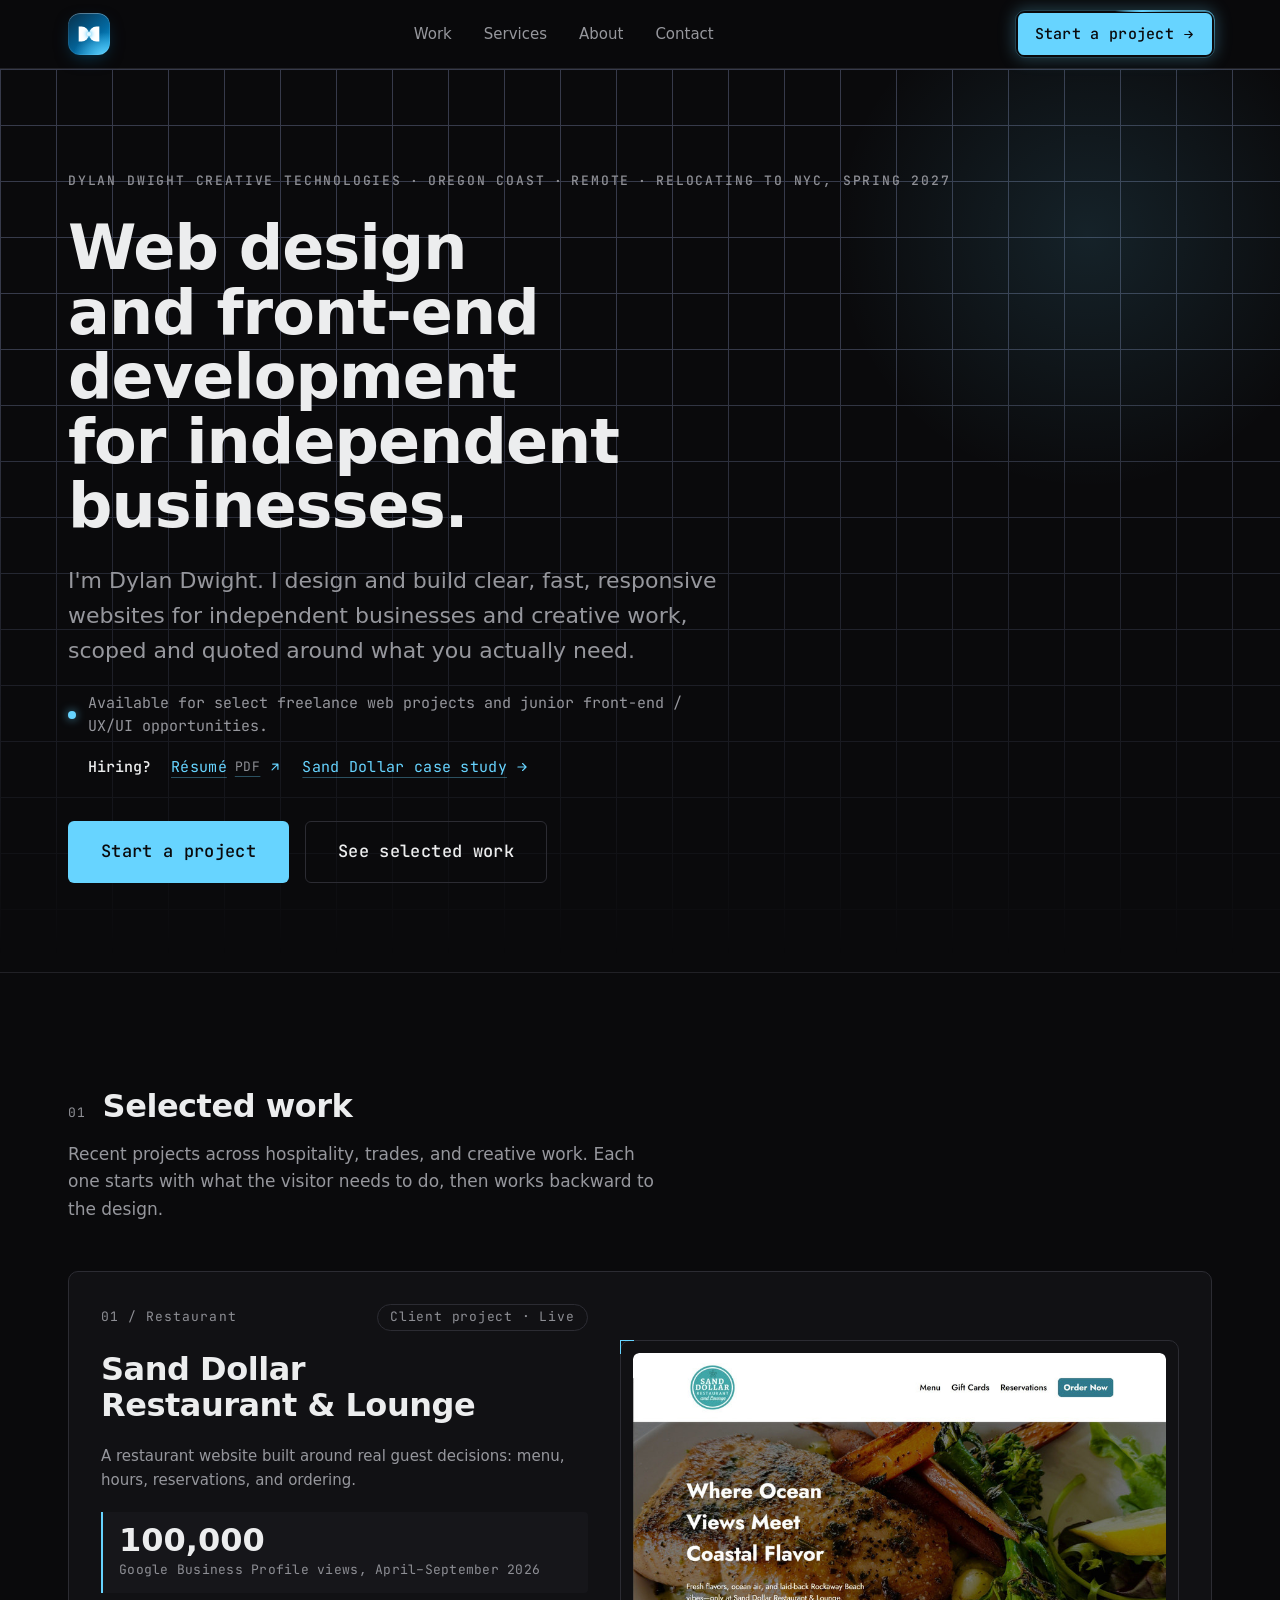
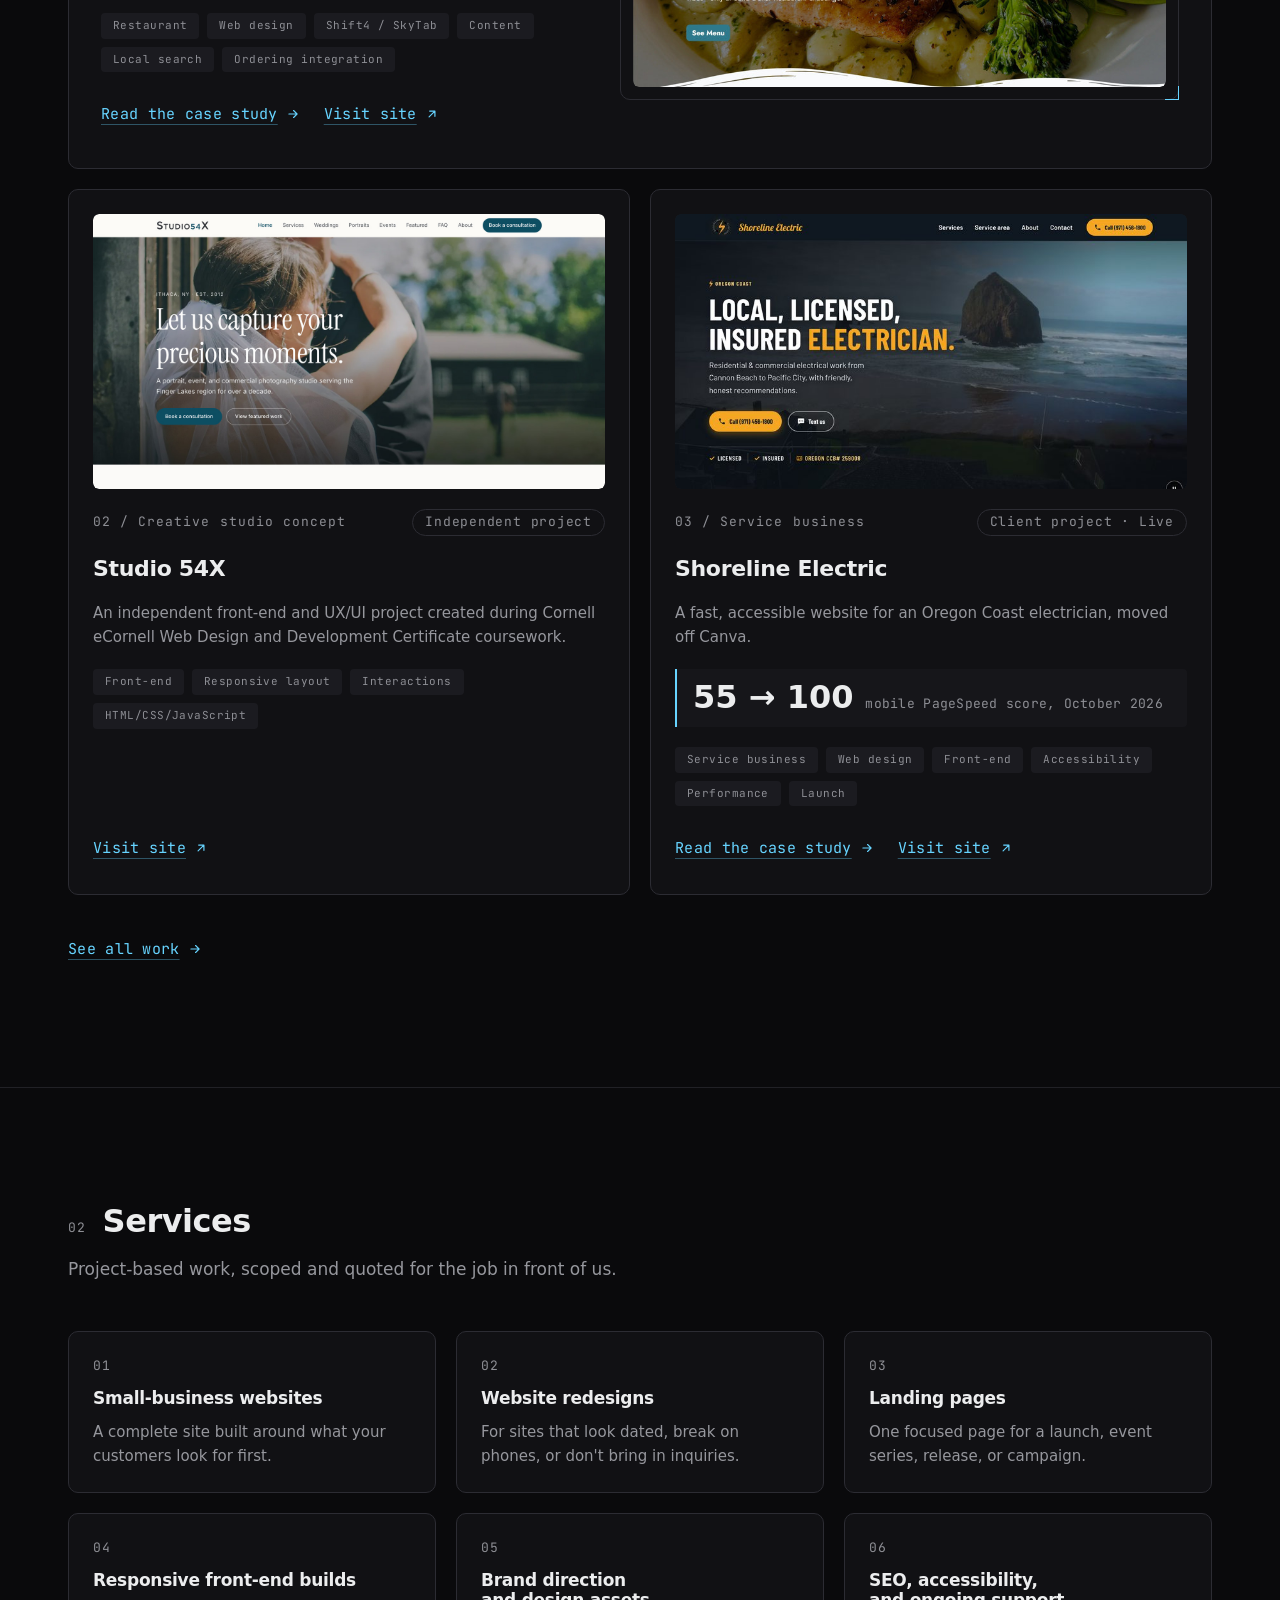
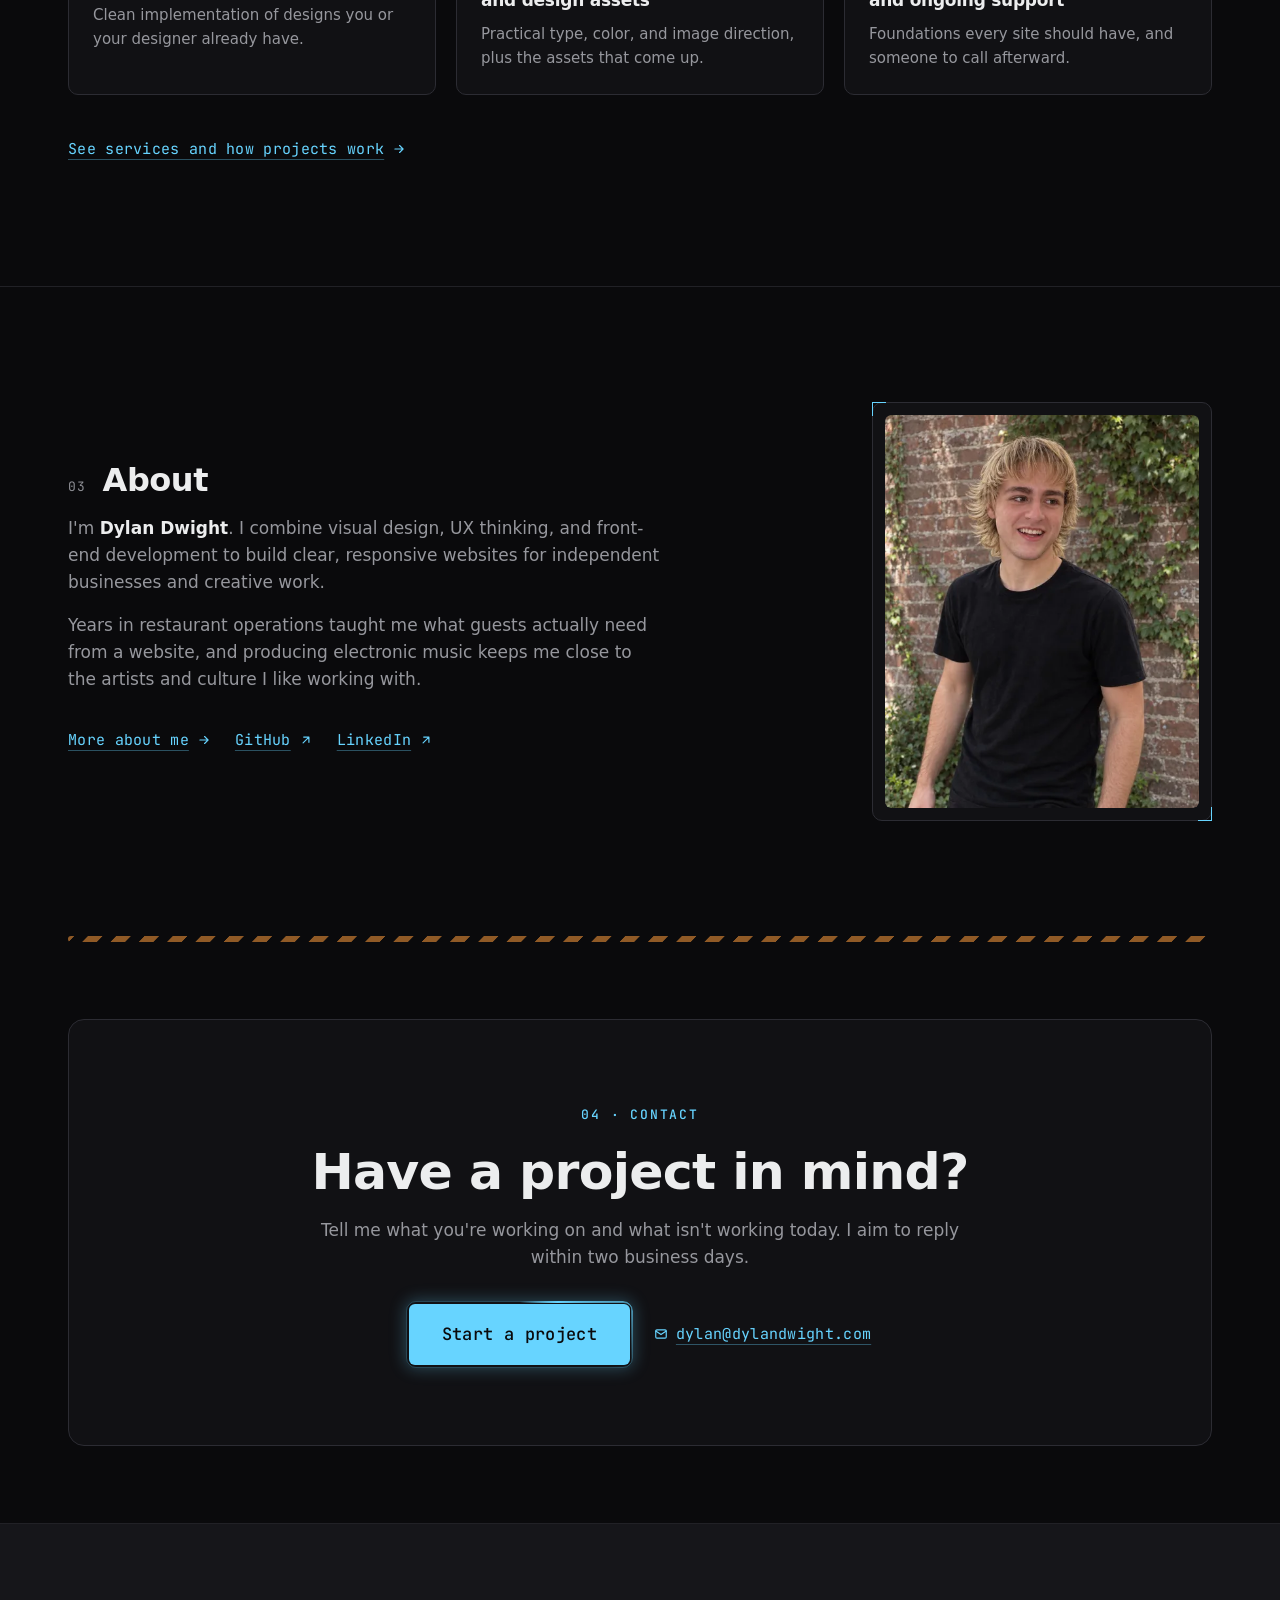
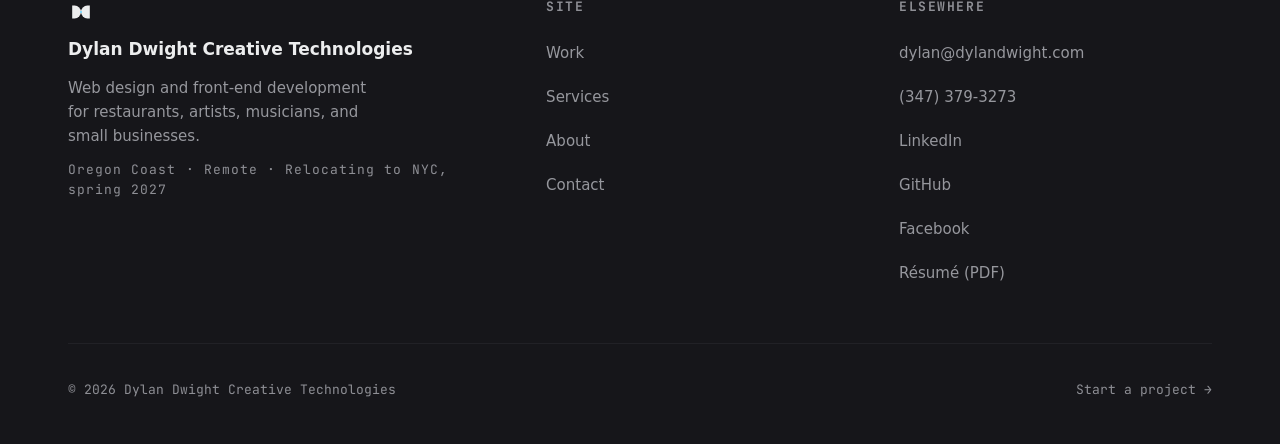
==== commit 6182f7f8: "Add Facebook Page link to footer and business schema Co-Authored-By: Claude Opus 5.5 <noreply@anthro" ====
--- a/index.html
+++ b/index.html
@@ -77,7 +77,7 @@
         { "@type": "City", "name": "Pacific City, OR" }
       ],
       "founder": { "@id": "https://dylandwight.com/#person" },
-      "sameAs": ["https://www.linkedin.com/in/dylan-dwight/", "https://github.com/DylanDwight"],
+      "sameAs": ["https://www.linkedin.com/in/dylan-dwight/", "https://github.com/DylanDwight", "https://www.facebook.com/profile.php?id=61596396358825"],
       "knowsAbout": ["Web design", "Front-end development", "UX/UI design", "Responsive design", "Web accessibility", "SEO foundations", "Website maintenance"]
     },
     {
@@ -369,6 +369,7 @@
           <li><a href="tel:+13473793273">(347) 379-3273</a></li>
           <li><a href="https://www.linkedin.com/in/dylan-dwight/" target="_blank" rel="noopener noreferrer">LinkedIn<span class="sr-only"> (opens in a new tab)</span></a></li>
           <li><a href="https://github.com/DylanDwight" target="_blank" rel="noopener noreferrer">GitHub<span class="sr-only"> (opens in a new tab)</span></a></li>
+          <li><a href="https://www.facebook.com/profile.php?id=61596396358825" target="_blank" rel="noopener noreferrer">Facebook<span class="sr-only"> (opens in a new tab)</span></a></li>
           <li><a href="/resume/dylan-dwight-resume.pdf" target="_blank" rel="noopener">Résumé (PDF)<span class="sr-only"> (opens in a new tab)</span></a></li>
         </ul>
       </div>
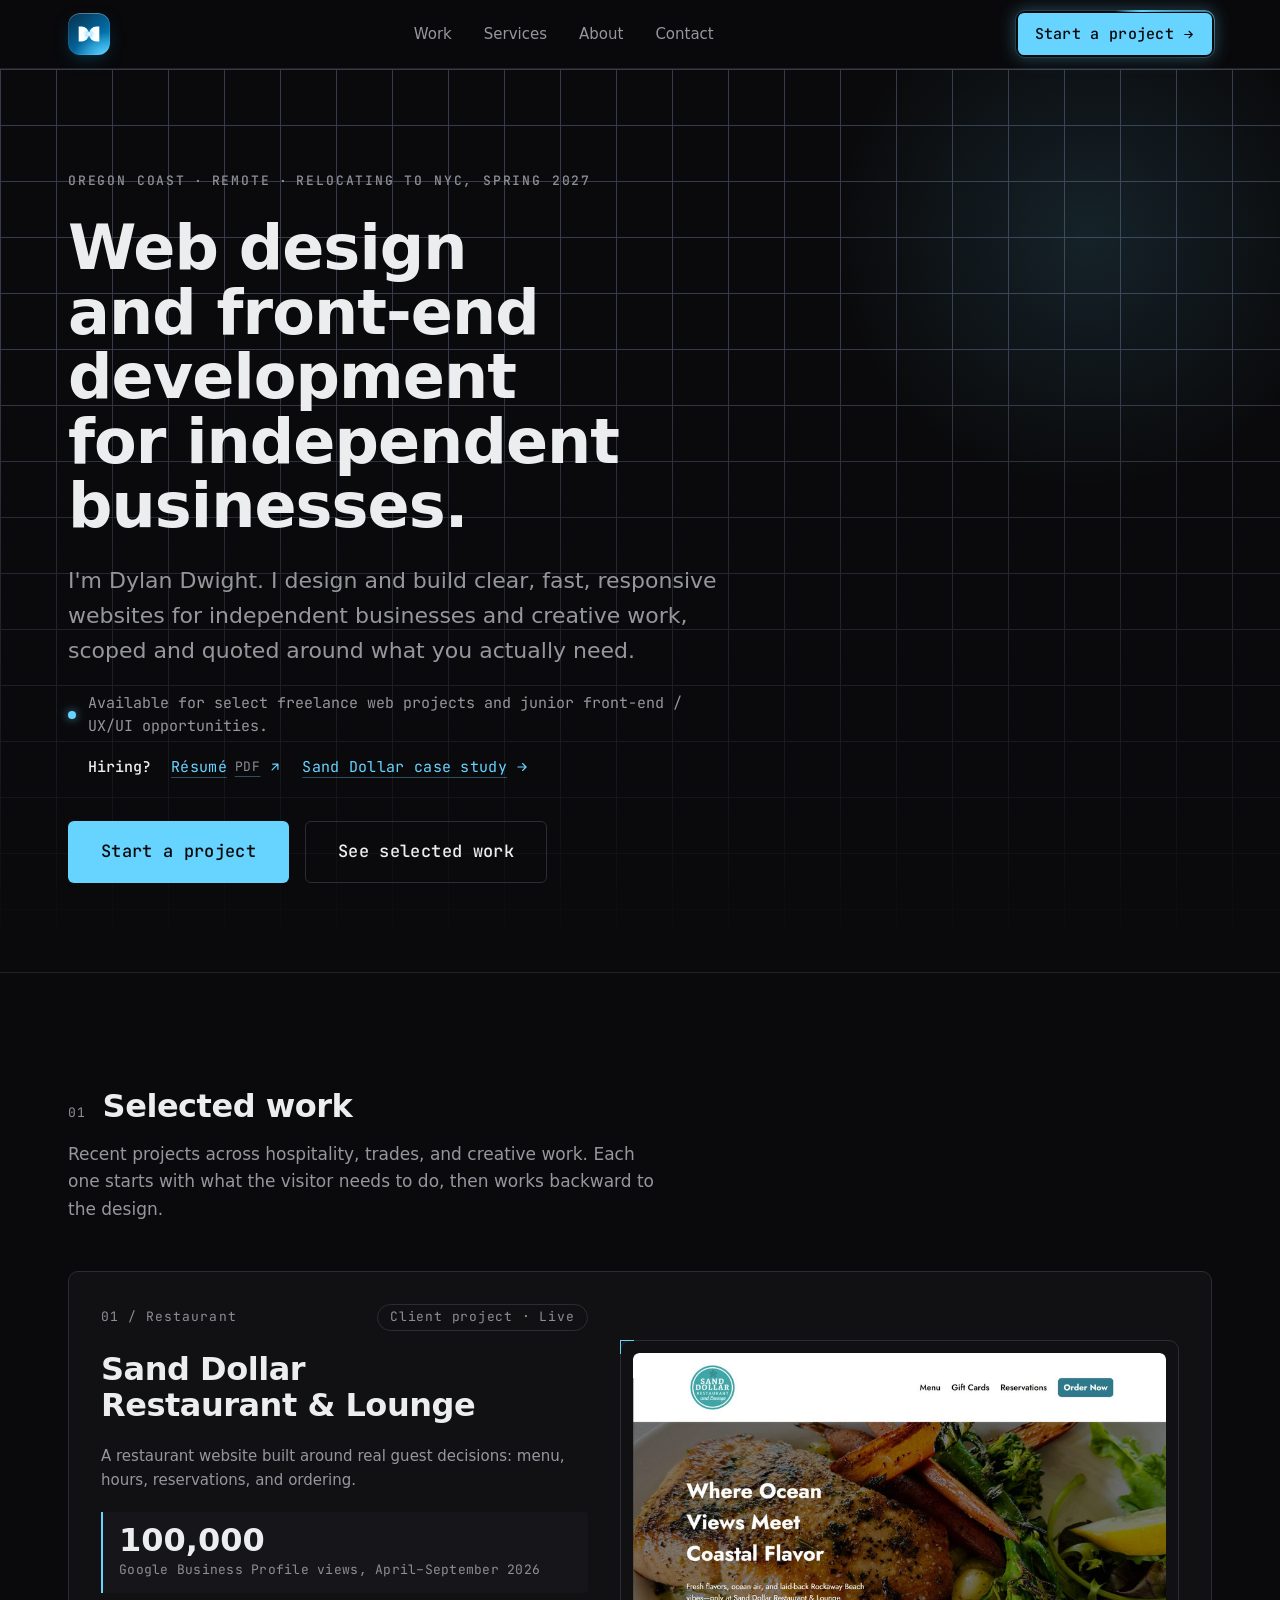
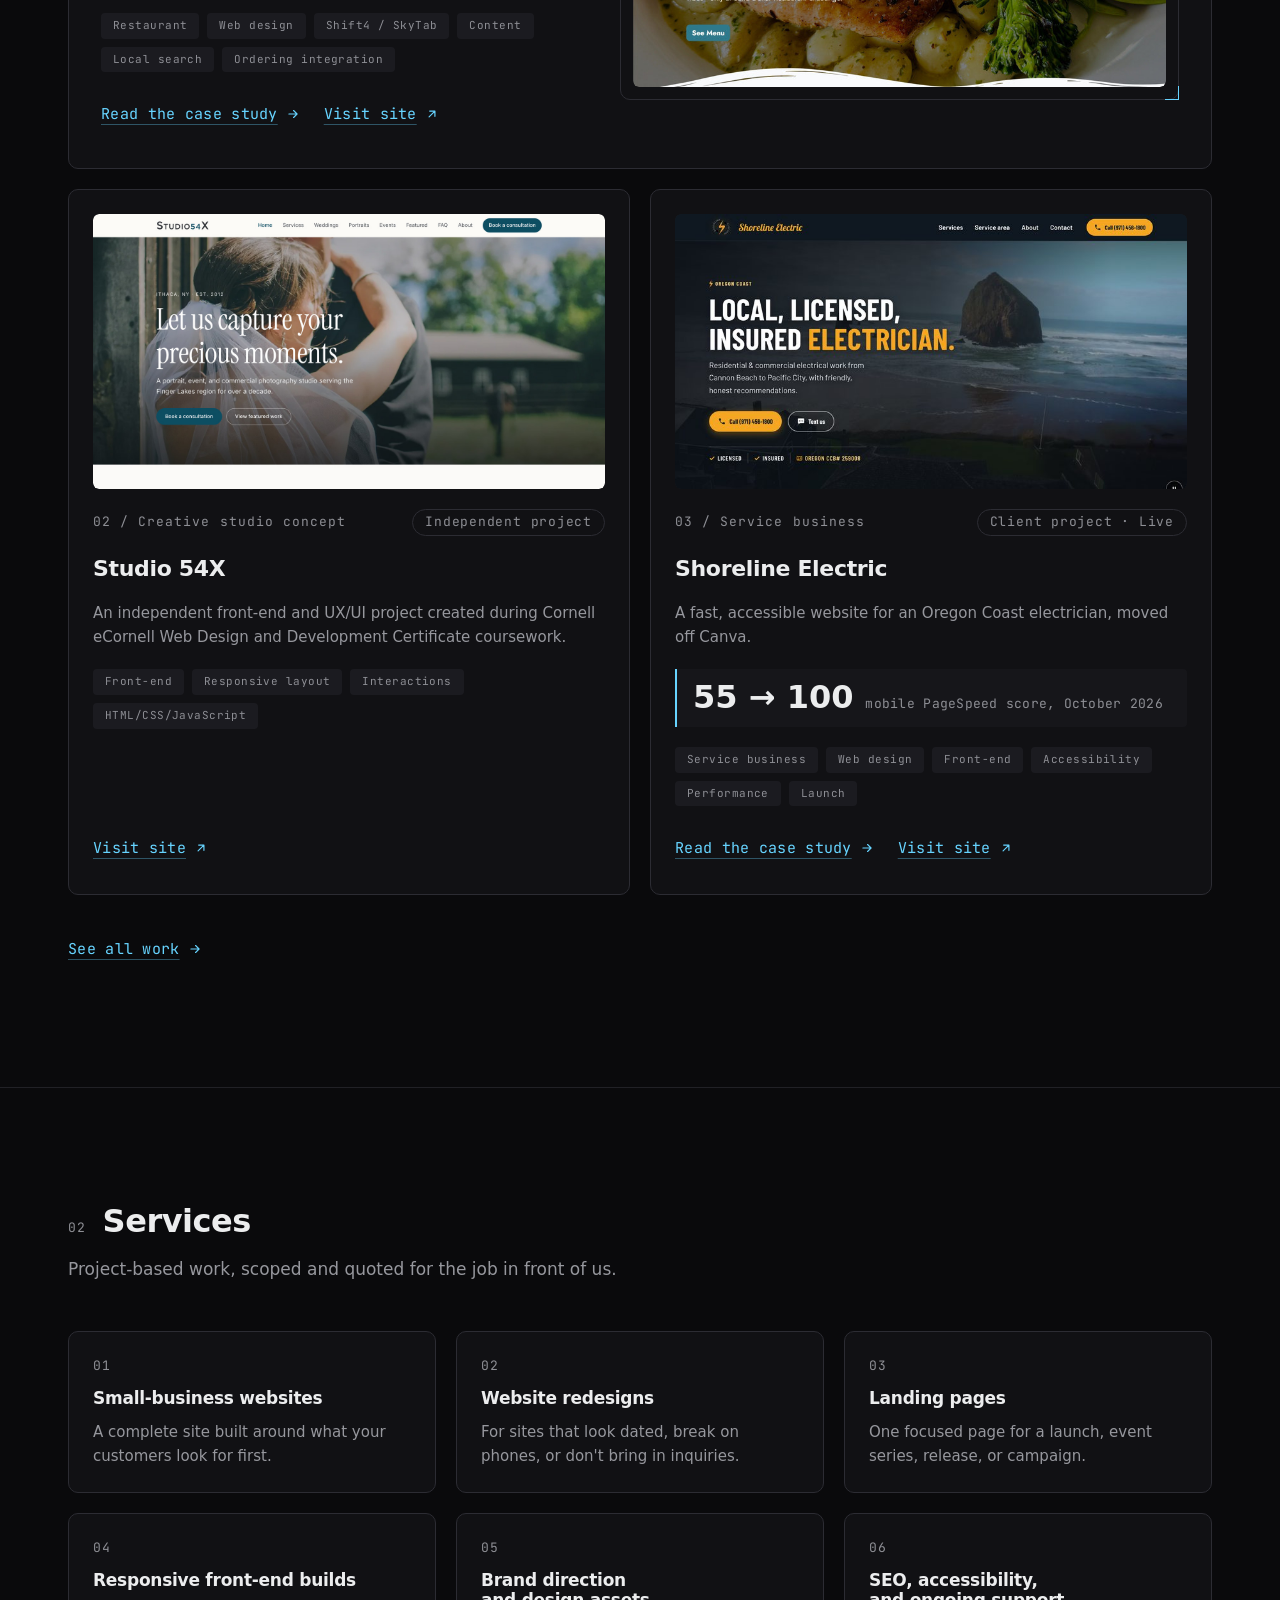
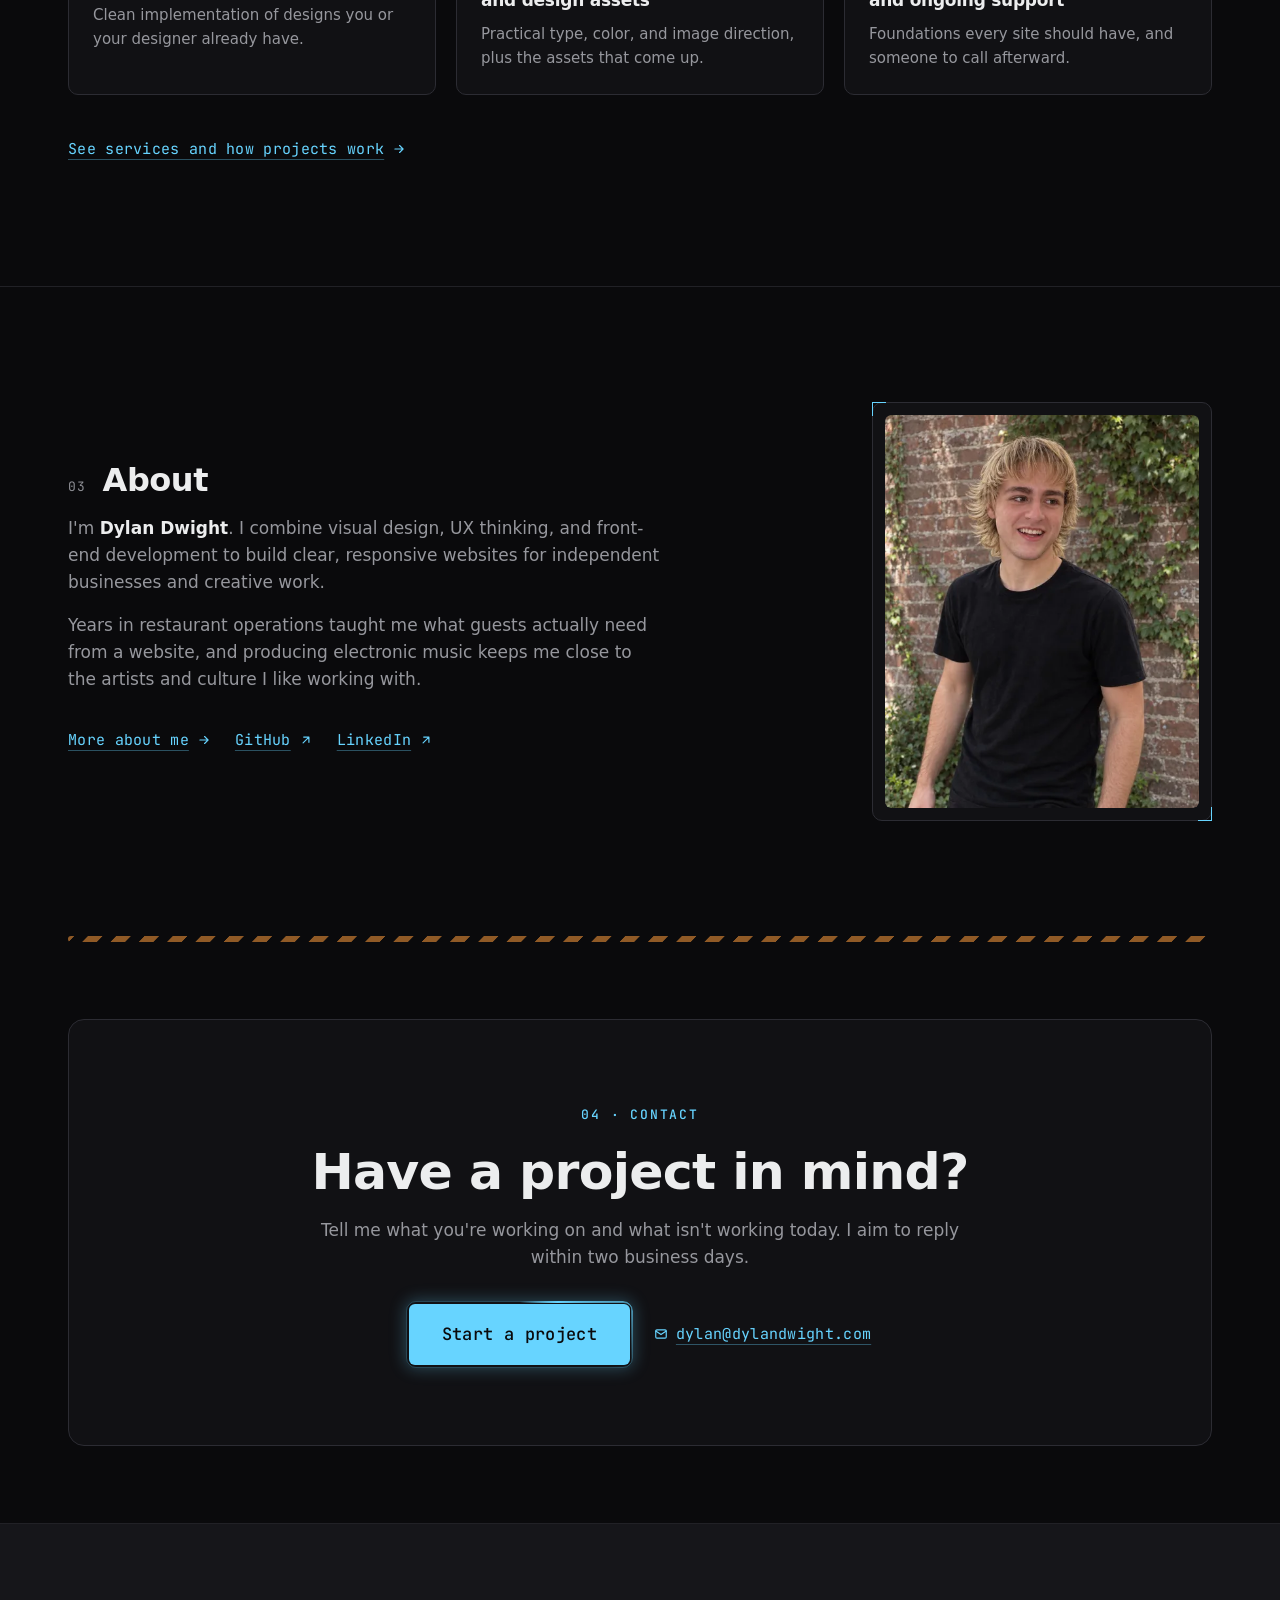
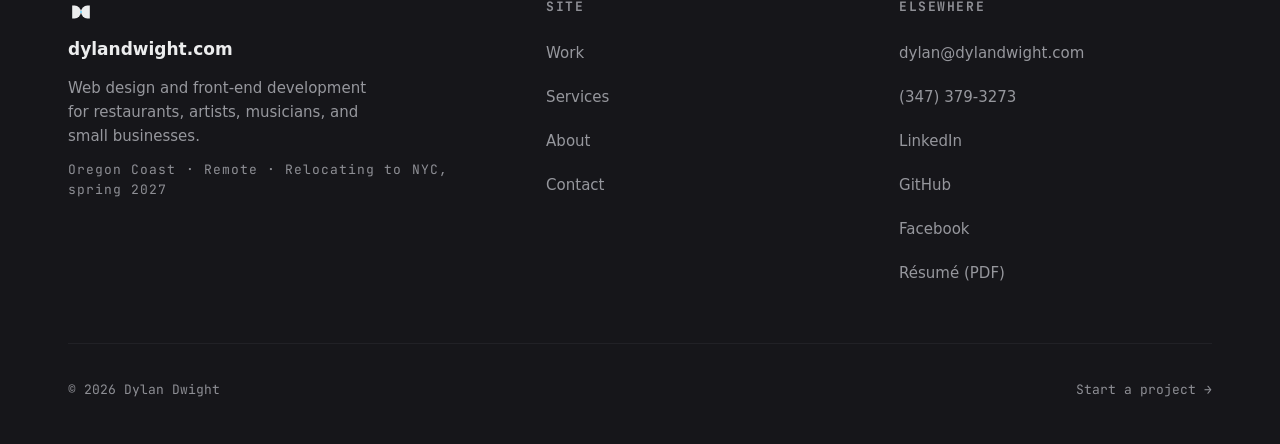
==== commit a0627eea: "Use dylandwight.com as the brand name instead of Dylan Dwight Creative Technologies Titles, share ta" ====
--- a/index.html
+++ b/index.html
@@ -3,7 +3,7 @@
 <head>
 <meta charset="UTF-8" />
 <meta name="viewport" content="width=device-width, initial-scale=1.0" />
-<title>Dylan Dwight Creative Technologies — Web Design & Front-End Development · Oregon Coast & Remote</title>
+<title>dylandwight.com — Web Design & Front-End Development · Oregon Coast & Remote</title>
 <meta name="description" content="Web design and front-end development for restaurants, artists, musicians, and small businesses. Clear, fast, responsive websites, scoped and quoted per project. Based on the Oregon Coast, working remotely with clients anywhere." />
 <meta name="theme-color" content="#0a0a0c" />
 
@@ -11,19 +11,19 @@
 
 <meta property="og:type" content="website" />
 <meta property="og:url" content="https://dylandwight.com/" />
-<meta property="og:title" content="Dylan Dwight Creative Technologies — Web Design & Front-End Development · Remote" />
+<meta property="og:title" content="dylandwight.com — Web Design & Front-End Development · Remote" />
 <meta property="og:description" content="Web design and front-end development for restaurants, artists, musicians, and small businesses. Clear, fast, responsive websites, scoped and quoted per project. Based on the Oregon Coast, working remotely with clients anywhere." />
-<meta property="og:site_name" content="Dylan Dwight Creative Technologies" />
+<meta property="og:site_name" content="dylandwight.com" />
 <meta property="og:image" content="https://dylandwight.com/assets/og/og-home.png" />
 <meta property="og:image:width" content="1200" />
 <meta property="og:image:height" content="630" />
-<meta property="og:image:alt" content="Dylan Dwight Creative Technologies: web design and front-end development for independent businesses, with a portrait of Dylan Dwight." />
+<meta property="og:image:alt" content="dylandwight.com: web design and front-end development for independent businesses, with a portrait of Dylan Dwight." />
 
 <meta name="twitter:card" content="summary_large_image" />
-<meta name="twitter:title" content="Dylan Dwight Creative Technologies — Web Design & Front-End Development · Remote" />
+<meta name="twitter:title" content="dylandwight.com — Web Design & Front-End Development · Remote" />
 <meta name="twitter:description" content="Web design and front-end development for restaurants, artists, musicians, and small businesses. Clear, fast, responsive websites, scoped and quoted per project. Based on the Oregon Coast, working remotely with clients anywhere." />
 <meta name="twitter:image" content="https://dylandwight.com/assets/og/og-home.png" />
-<meta name="twitter:image:alt" content="Dylan Dwight Creative Technologies: web design and front-end development for independent businesses, with a portrait of Dylan Dwight." />
+<meta name="twitter:image:alt" content="dylandwight.com: web design and front-end development for independent businesses, with a portrait of Dylan Dwight." />
 
 <link rel="icon" href="/assets/favicon.svg" type="image/svg+xml" />
 <link rel="icon" href="/assets/favicon-32.png" sizes="32x32" type="image/png" />
@@ -56,7 +56,7 @@
     {
       "@type": "ProfessionalService",
       "@id": "https://dylandwight.com/#business",
-      "name": "Dylan Dwight Creative Technologies",
+      "name": "dylandwight.com",
       "url": "https://dylandwight.com/",
       "email": "dylan@dylandwight.com",
       "telephone": "+1-347-379-3273",
@@ -95,7 +95,7 @@
       "@type": "WebSite",
       "@id": "https://dylandwight.com/#website",
       "url": "https://dylandwight.com/",
-      "name": "Dylan Dwight Creative Technologies",
+      "name": "dylandwight.com",
       "publisher": { "@id": "https://dylandwight.com/#business" }
     }
   ]
@@ -169,7 +169,7 @@
     <div class="hero-glow" aria-hidden="true"></div>
     <div class="wrap hero-inner">
       <div class="hero-copy">
-        <p class="eyebrow eyebrow--wrap"><span>Dylan Dwight Creative Technologies</span><span class="eyebrow-sep" aria-hidden="true">·</span><span>Oregon Coast</span><span class="eyebrow-sep" aria-hidden="true">·</span><span>Remote</span><span class="eyebrow-sep" aria-hidden="true">·</span><span>Relocating to NYC, spring 2027</span></p>
+        <p class="eyebrow eyebrow--wrap"><span>Oregon Coast</span><span class="eyebrow-sep" aria-hidden="true">·</span><span>Remote</span><span class="eyebrow-sep" aria-hidden="true">·</span><span>Relocating to NYC, spring 2027</span></p>
         <h1 id="hero-heading">Web design and <span class="nowrap">front-end</span> development for independent businesses.</h1>
         <p class="lede">I'm Dylan Dwight. I design and build clear, fast, responsive websites for independent businesses and creative work, scoped and quoted around what you actually need.</p>
         <p class="hero-availability">Available for select freelance web projects and junior front-end / UX/UI opportunities.</p>
@@ -349,7 +349,7 @@
     <div class="footer-grid">
       <div class="footer-brand">
         <svg class="logo-mark" viewBox="0 0 64 60" fill="none" aria-hidden="true"><path d="M10 14 H16 A16 16 0 0 1 16 46 H10 Z" fill="currentColor"/><path d="M54 14 H48 A16 16 0 0 0 48 46 H54 Z" fill="currentColor"/><circle class="logo-node" cx="32" cy="30" r="2.5"/></svg>
-        <strong>Dylan Dwight Creative Technologies</strong>
+        <strong>dylandwight.com</strong>
         <p>Web design and front-end development for restaurants, artists, musicians, and small businesses.</p>
         <span class="mono">Oregon Coast · Remote · Relocating to NYC, spring 2027</span>
       </div>
@@ -375,7 +375,7 @@
       </div>
     </div>
     <div class="footer-bottom">
-      <span>© 2026 Dylan Dwight Creative Technologies</span>
+      <span>© 2026 Dylan Dwight</span>
       <a href="/contact/">Start a project →</a>
     </div>
   </div>
--- a/css/tokens.css
+++ b/css/tokens.css
@@ -1,5 +1,5 @@
 /* ============================================================
-   DYLAN DWIGHT CREATIVE TECHNOLOGIES — Design tokens
+   DYLANDWIGHT.COM — Design tokens
    Direction: "Signal & Paper" — dark surfaces, one precise
    signal-blue accent, instrument-panel labels.
 
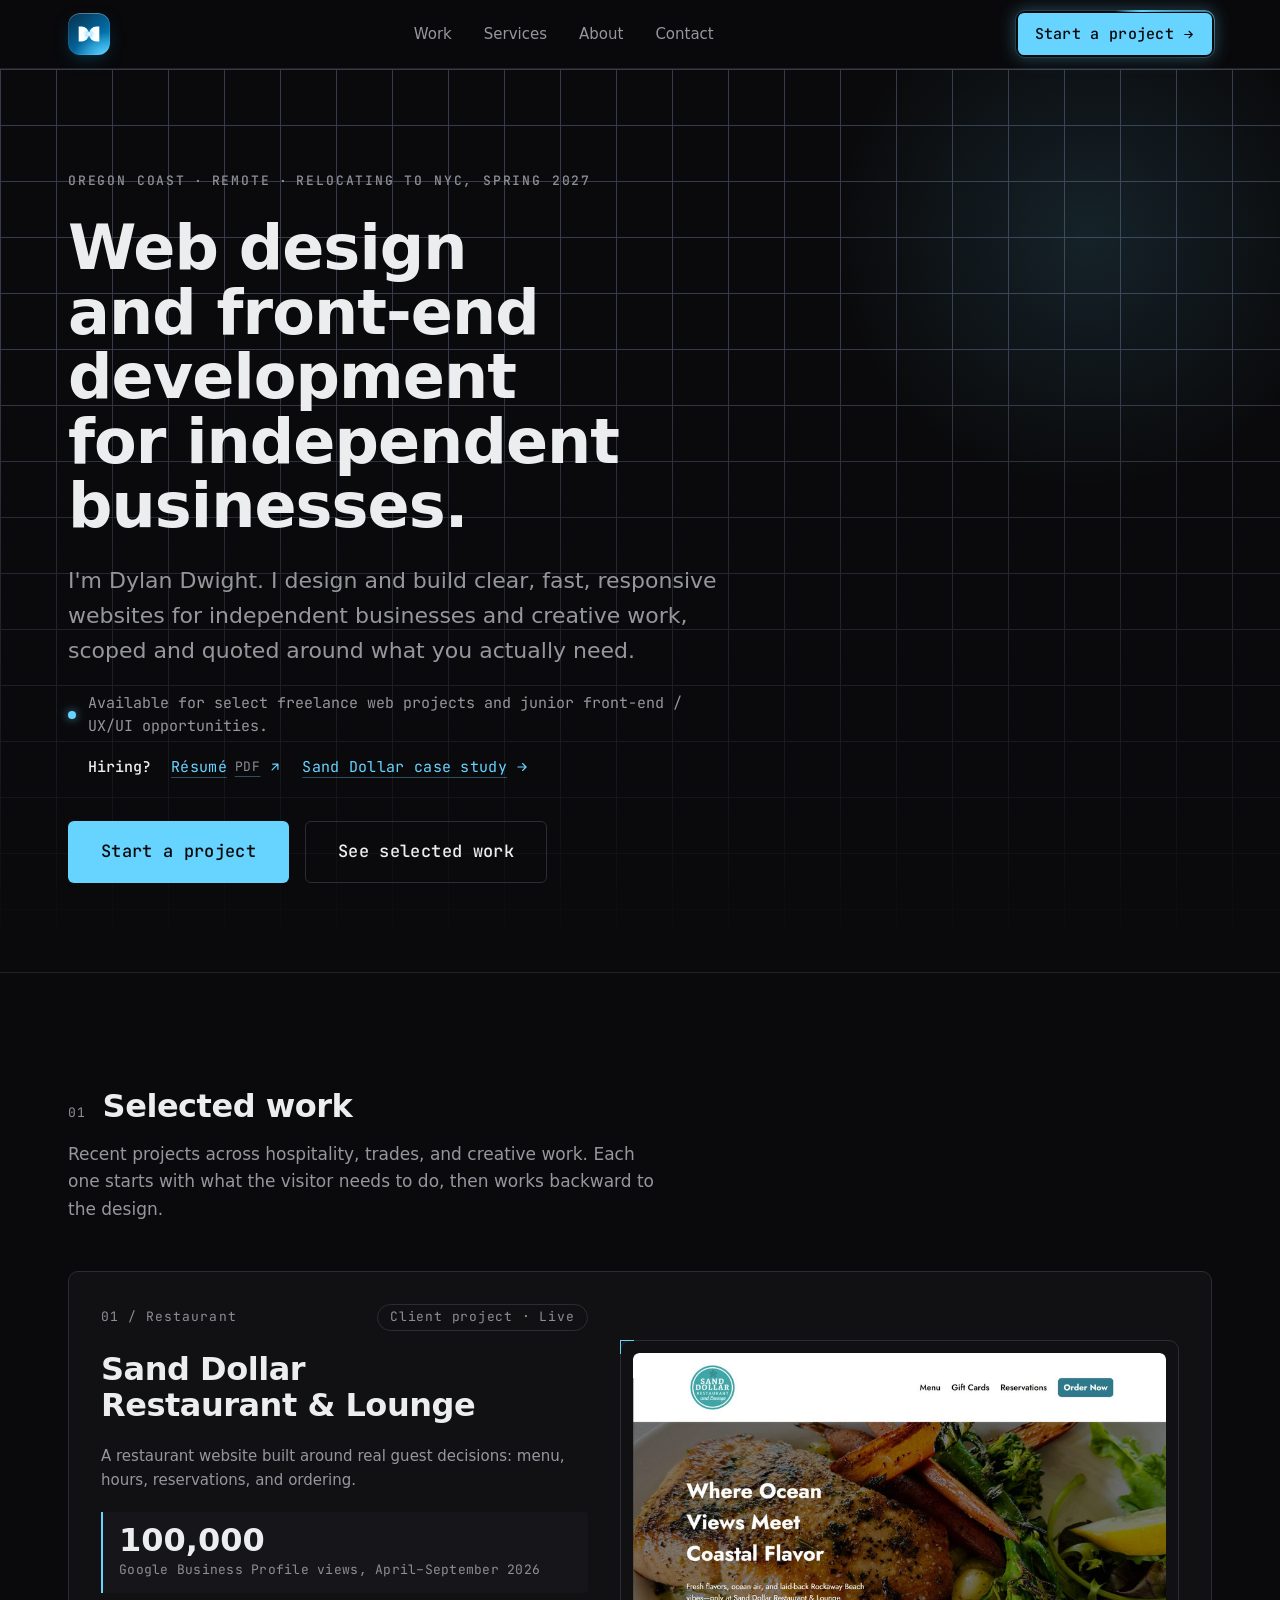
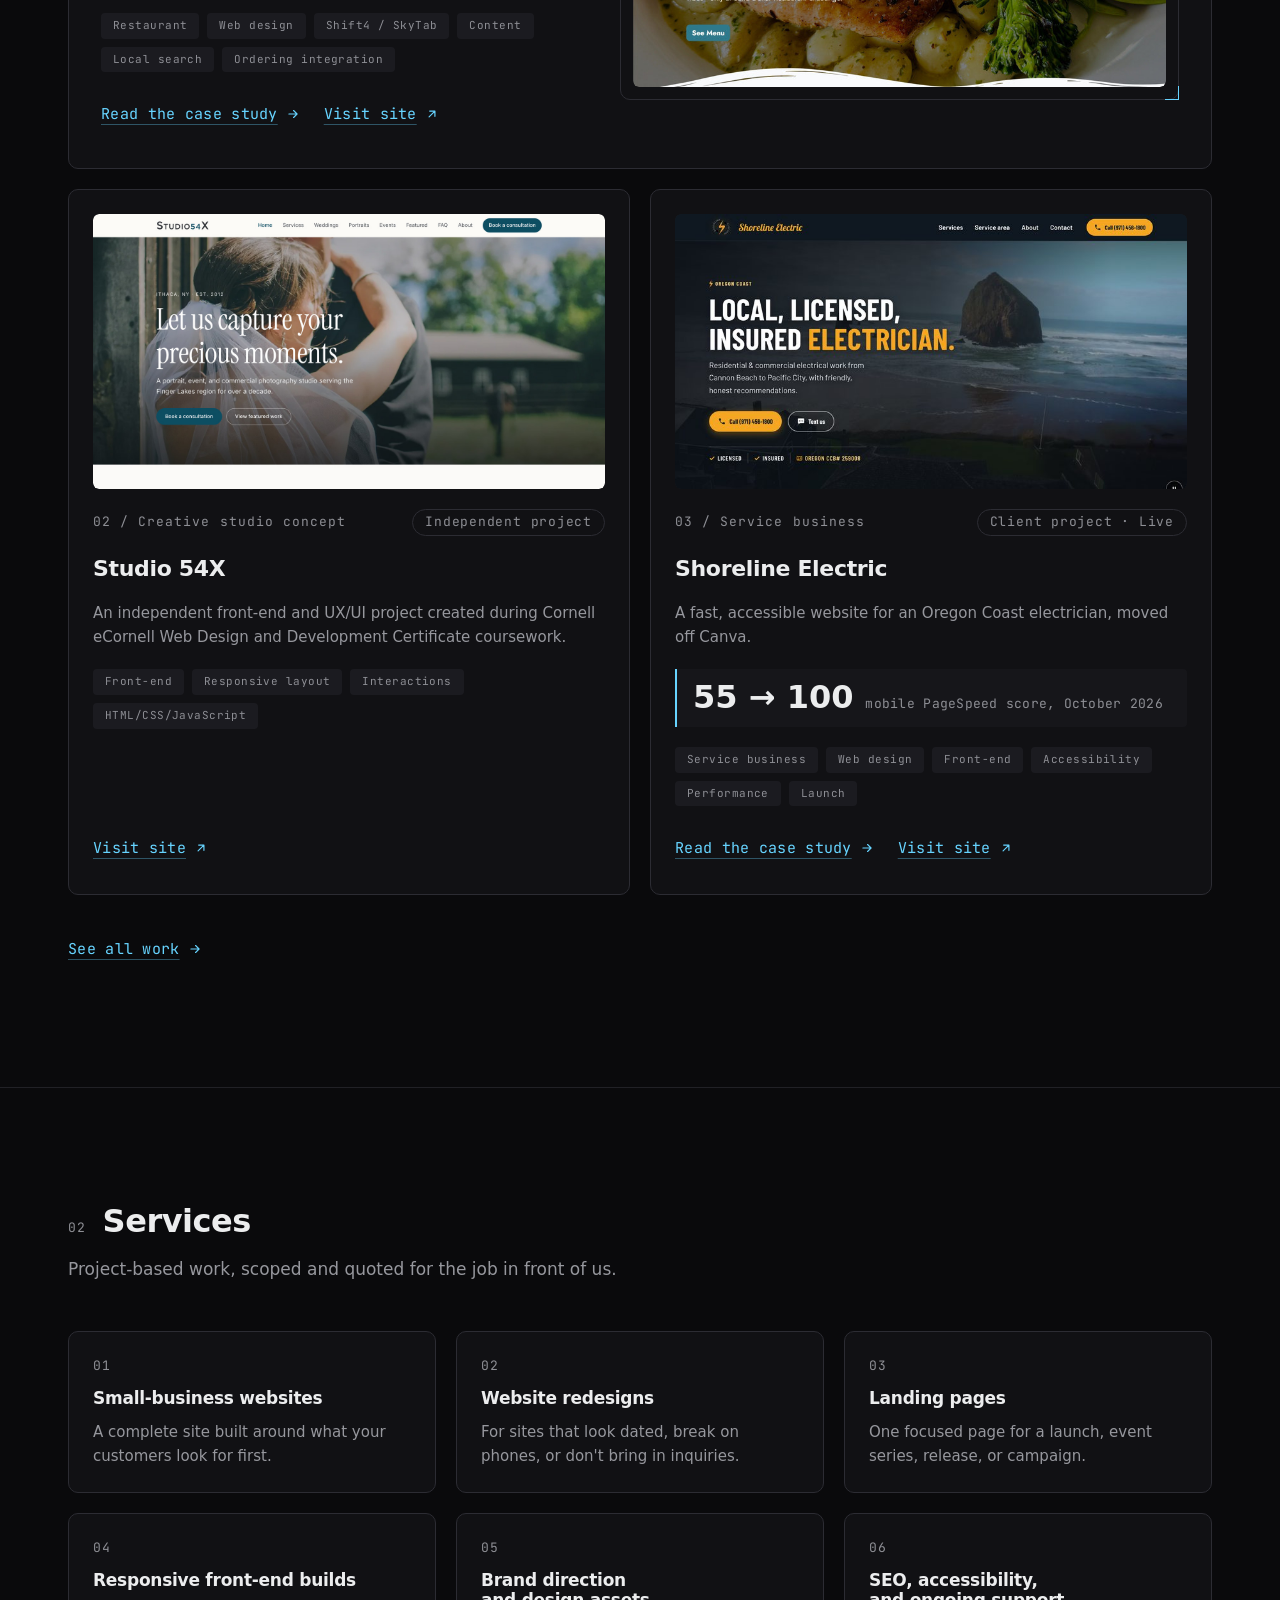
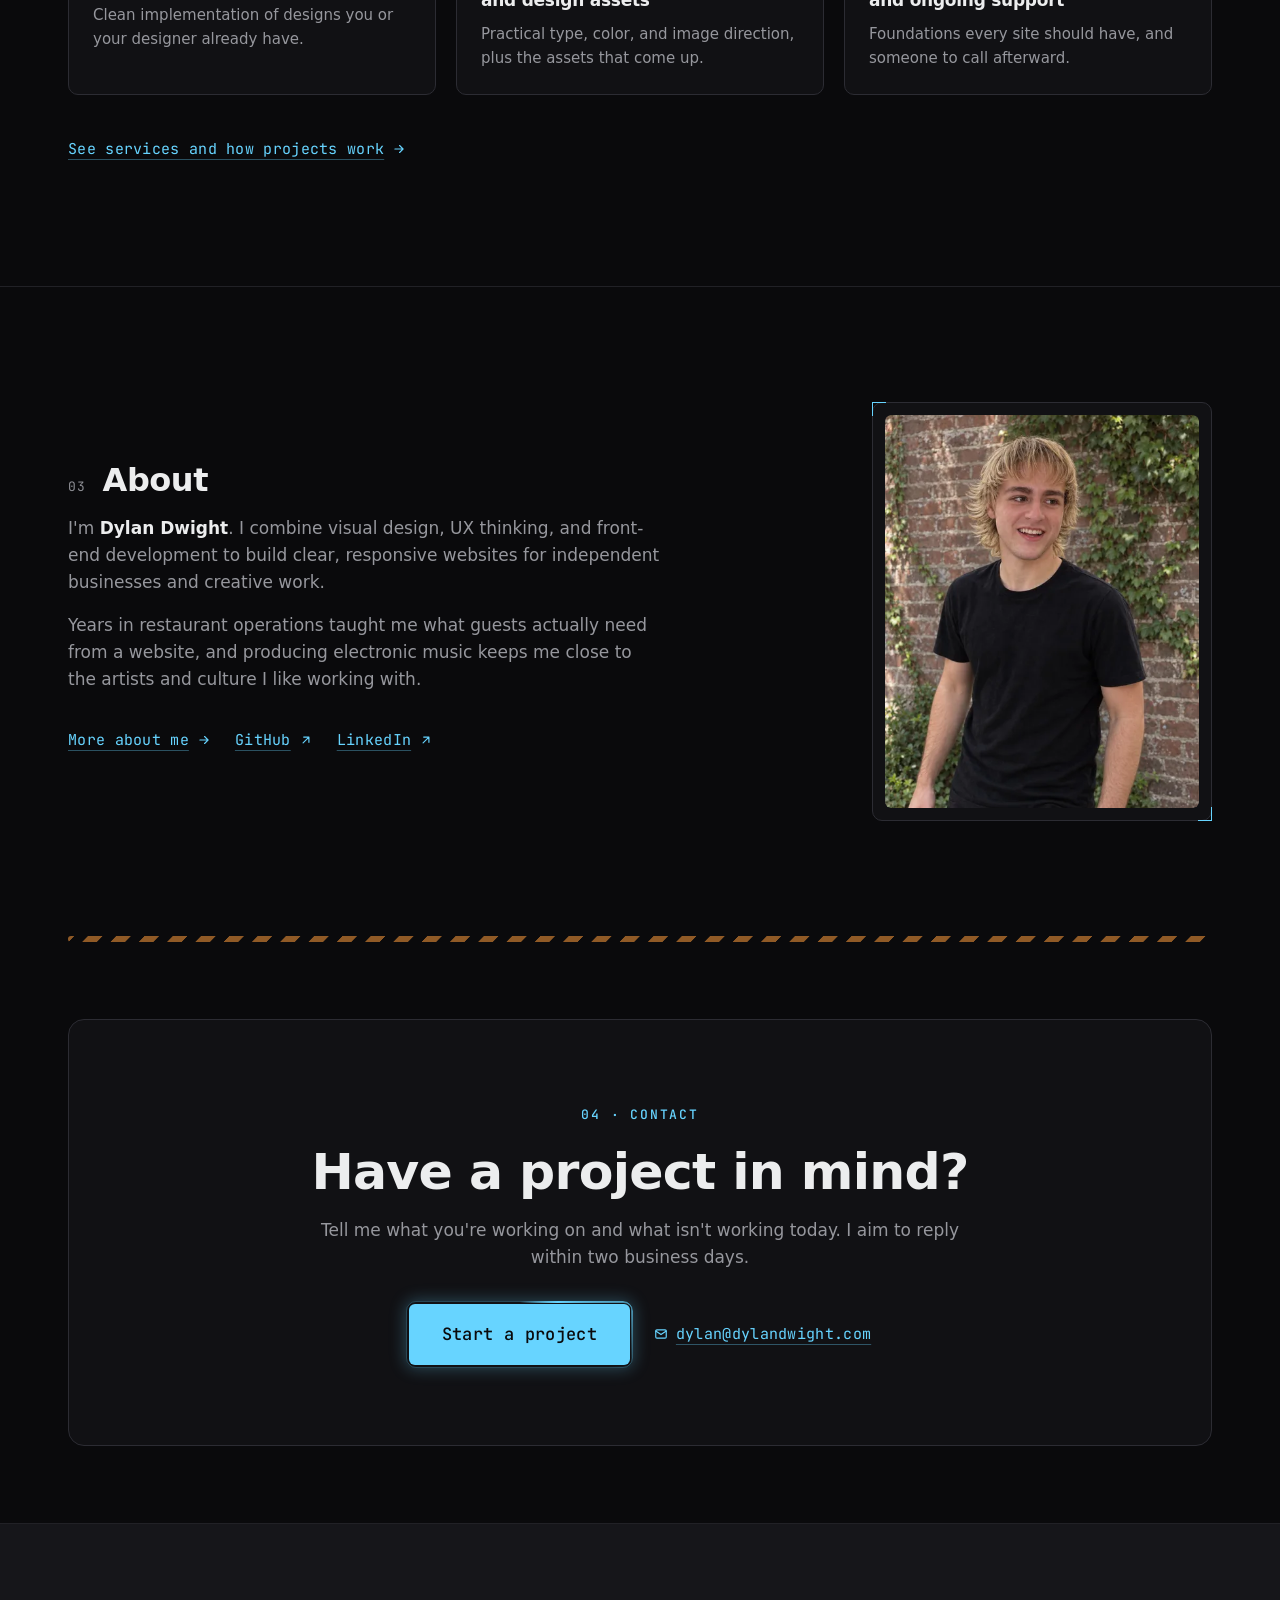
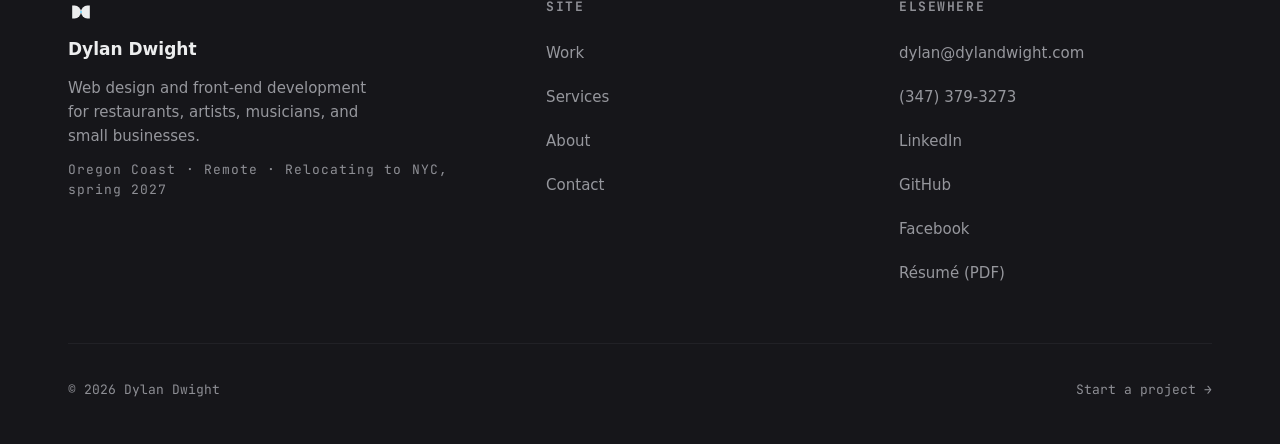
==== commit c347b001: "Lead with Dylan Dwight; keep dylandwight.com as the URL Titles, share tags, footer brand, WebSite sc" ====
--- a/index.html
+++ b/index.html
@@ -3,27 +3,27 @@
 <head>
 <meta charset="UTF-8" />
 <meta name="viewport" content="width=device-width, initial-scale=1.0" />
-<title>dylandwight.com — Web Design & Front-End Development · Oregon Coast & Remote</title>
+<title>Dylan Dwight — Web Design & Front-End Development · Oregon Coast & Remote</title>
 <meta name="description" content="Web design and front-end development for restaurants, artists, musicians, and small businesses. Clear, fast, responsive websites, scoped and quoted per project. Based on the Oregon Coast, working remotely with clients anywhere." />
 <meta name="theme-color" content="#0a0a0c" />
 
 <link rel="canonical" href="https://dylandwight.com/" />
 
 <meta property="og:type" content="website" />
-<meta property="og:url" content="https://dylandwight.com/" />
-<meta property="og:title" content="dylandwight.com — Web Design & Front-End Development · Remote" />
+<meta property="og:url" content="https://Dylan Dwight/" />
+<meta property="og:title" content="Dylan Dwight — Web Design & Front-End Development · Remote" />
 <meta property="og:description" content="Web design and front-end development for restaurants, artists, musicians, and small businesses. Clear, fast, responsive websites, scoped and quoted per project. Based on the Oregon Coast, working remotely with clients anywhere." />
-<meta property="og:site_name" content="dylandwight.com" />
+<meta property="og:site_name" content="Dylan Dwight" />
 <meta property="og:image" content="https://dylandwight.com/assets/og/og-home.png" />
 <meta property="og:image:width" content="1200" />
 <meta property="og:image:height" content="630" />
-<meta property="og:image:alt" content="dylandwight.com: web design and front-end development for independent businesses, with a portrait of Dylan Dwight." />
+<meta property="og:image:alt" content="Web design and front-end development for independent businesses, with a portrait of Dylan Dwight." />
 
 <meta name="twitter:card" content="summary_large_image" />
-<meta name="twitter:title" content="dylandwight.com — Web Design & Front-End Development · Remote" />
+<meta name="twitter:title" content="Dylan Dwight — Web Design & Front-End Development · Remote" />
 <meta name="twitter:description" content="Web design and front-end development for restaurants, artists, musicians, and small businesses. Clear, fast, responsive websites, scoped and quoted per project. Based on the Oregon Coast, working remotely with clients anywhere." />
 <meta name="twitter:image" content="https://dylandwight.com/assets/og/og-home.png" />
-<meta name="twitter:image:alt" content="dylandwight.com: web design and front-end development for independent businesses, with a portrait of Dylan Dwight." />
+<meta name="twitter:image:alt" content="Web design and front-end development for independent businesses, with a portrait of Dylan Dwight." />
 
 <link rel="icon" href="/assets/favicon.svg" type="image/svg+xml" />
 <link rel="icon" href="/assets/favicon-32.png" sizes="32x32" type="image/png" />
@@ -56,7 +56,7 @@
     {
       "@type": "ProfessionalService",
       "@id": "https://dylandwight.com/#business",
-      "name": "dylandwight.com",
+      "name": "Dylan Dwight · Web Design",
       "url": "https://dylandwight.com/",
       "email": "dylan@dylandwight.com",
       "telephone": "+1-347-379-3273",
@@ -95,7 +95,7 @@
       "@type": "WebSite",
       "@id": "https://dylandwight.com/#website",
       "url": "https://dylandwight.com/",
-      "name": "dylandwight.com",
+      "name": "Dylan Dwight",
       "publisher": { "@id": "https://dylandwight.com/#business" }
     }
   ]
@@ -349,7 +349,7 @@
     <div class="footer-grid">
       <div class="footer-brand">
         <svg class="logo-mark" viewBox="0 0 64 60" fill="none" aria-hidden="true"><path d="M10 14 H16 A16 16 0 0 1 16 46 H10 Z" fill="currentColor"/><path d="M54 14 H48 A16 16 0 0 0 48 46 H54 Z" fill="currentColor"/><circle class="logo-node" cx="32" cy="30" r="2.5"/></svg>
-        <strong>dylandwight.com</strong>
+        <strong>Dylan Dwight</strong>
         <p>Web design and front-end development for restaurants, artists, musicians, and small businesses.</p>
         <span class="mono">Oregon Coast · Remote · Relocating to NYC, spring 2027</span>
       </div>
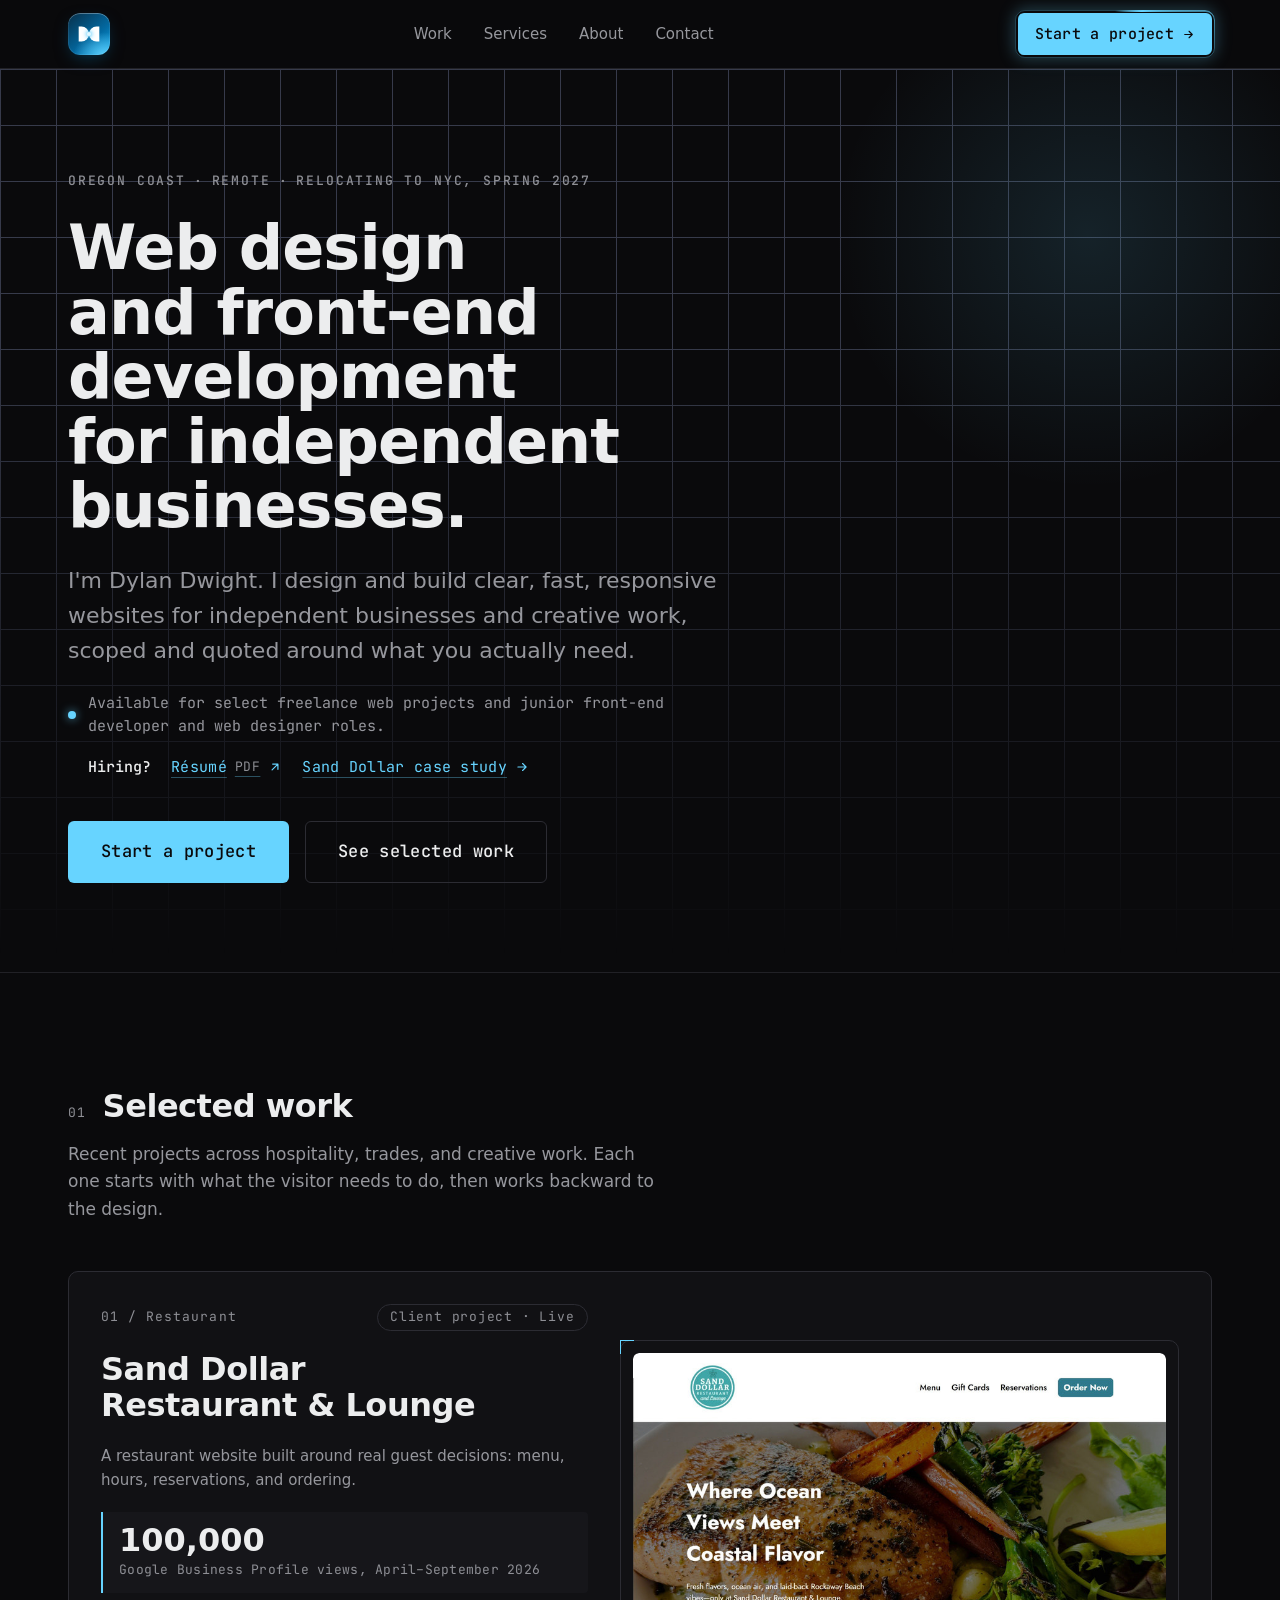
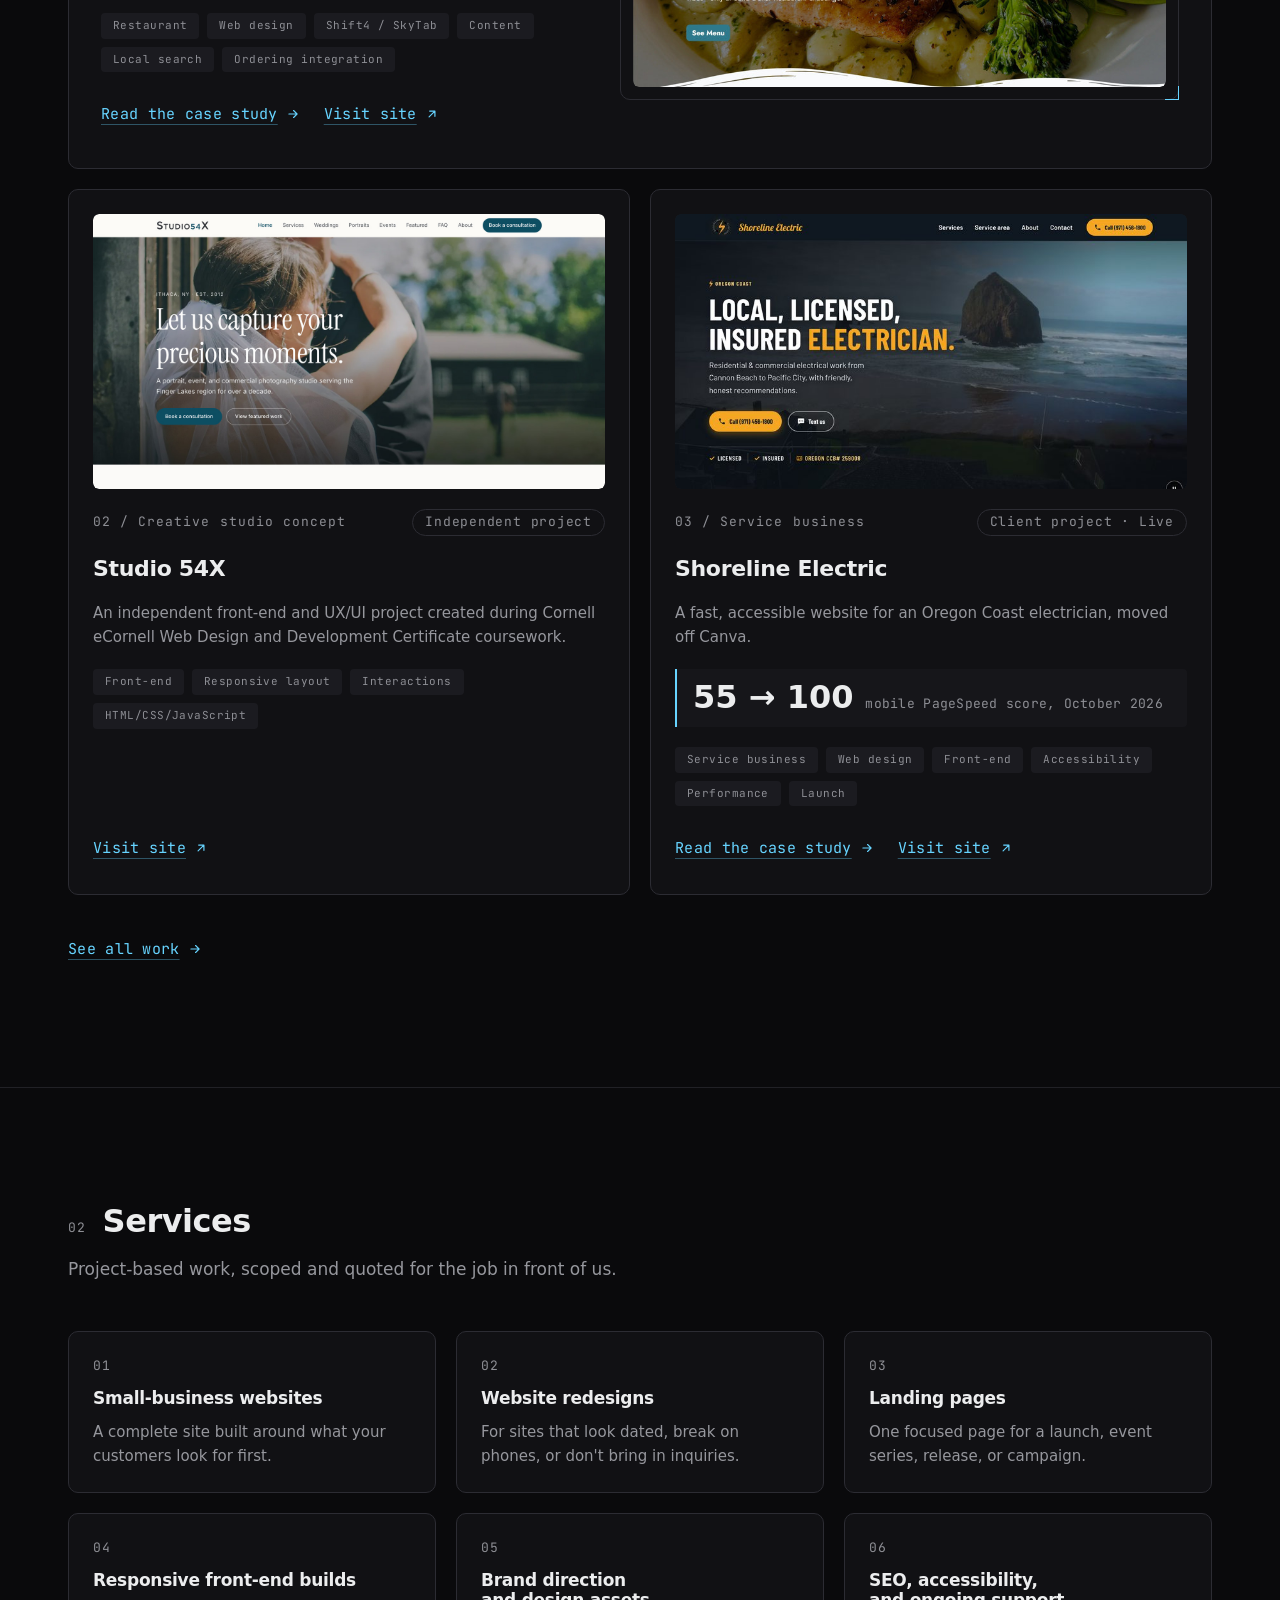
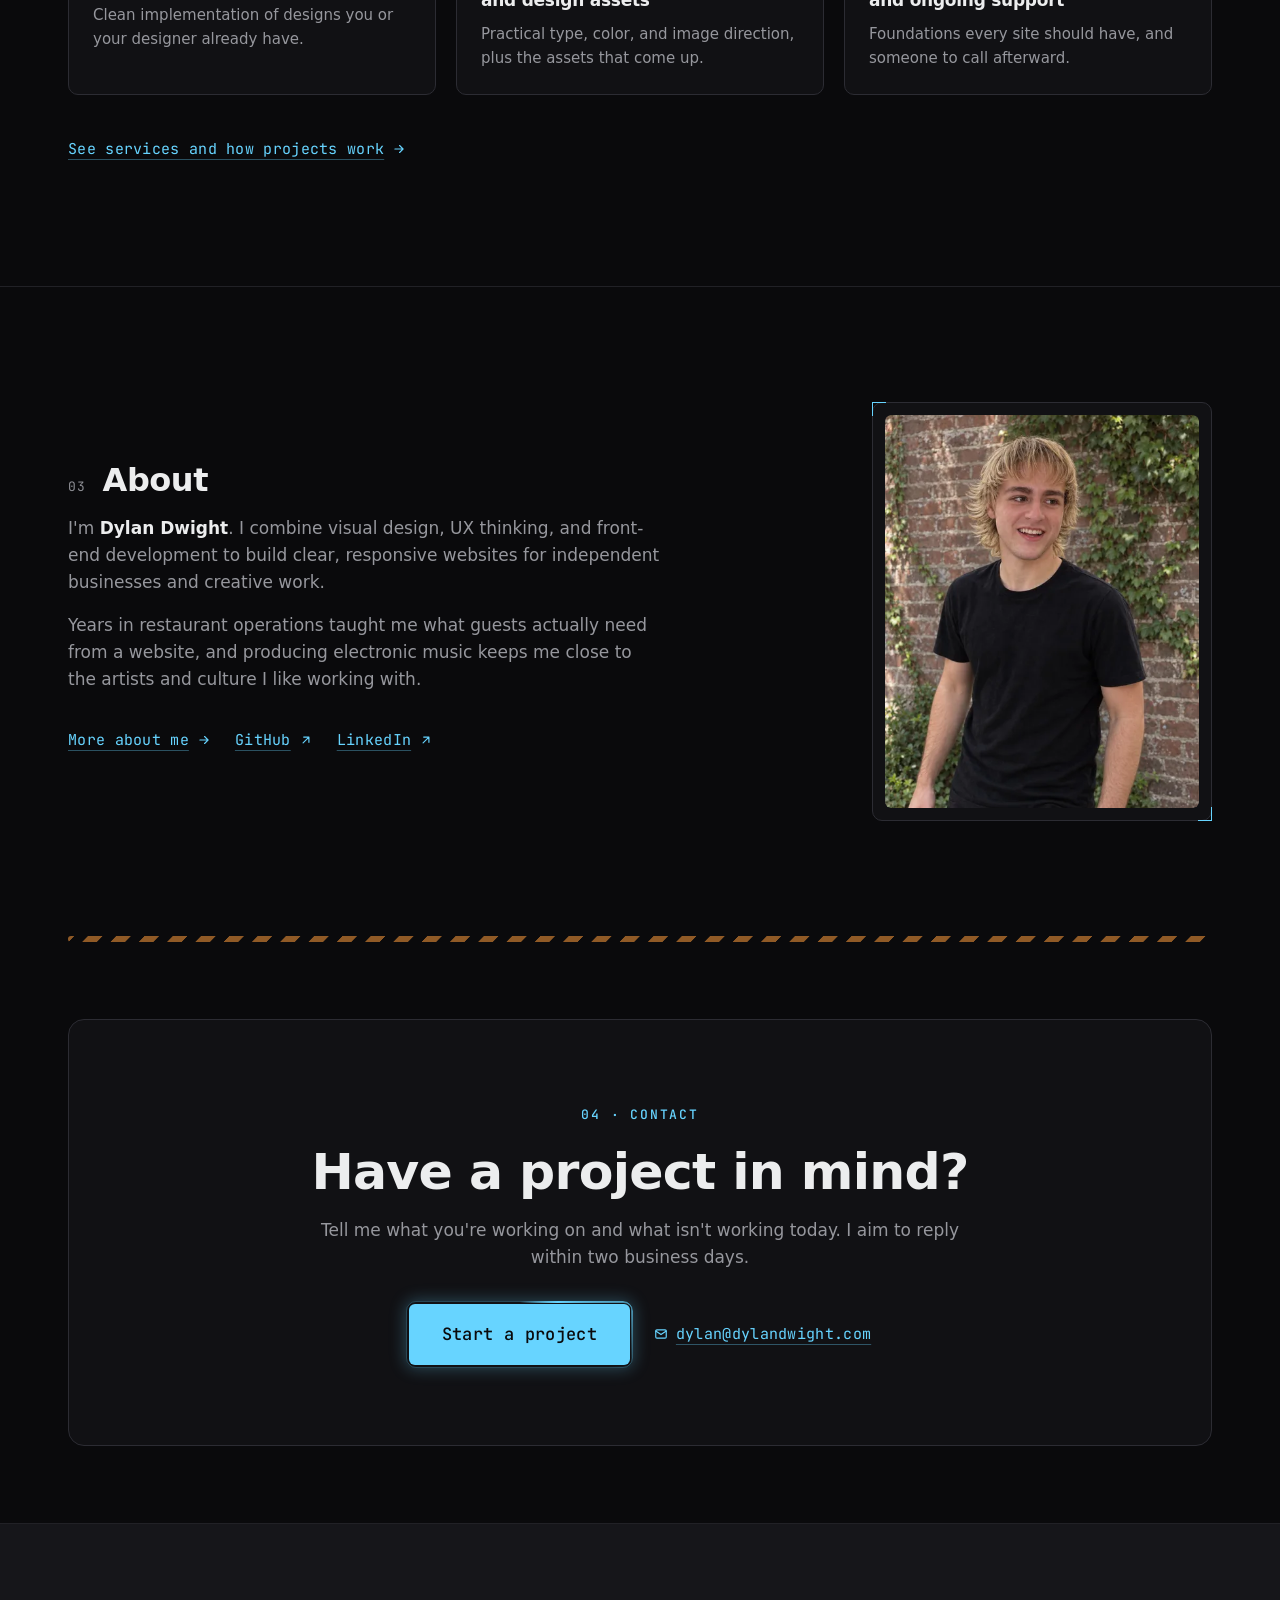
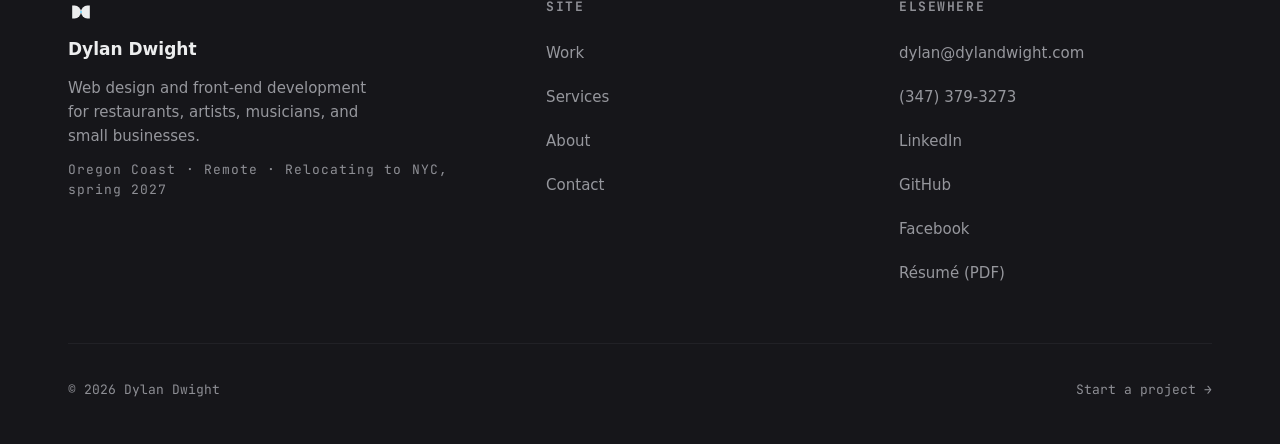
==== commit 4732b17a: "Lead with front-end developer / web designer instead of UX/UI Update hiring copy on Home and About, " ====
--- a/index.html
+++ b/index.html
@@ -172,7 +172,7 @@
         <p class="eyebrow eyebrow--wrap"><span>Oregon Coast</span><span class="eyebrow-sep" aria-hidden="true">·</span><span>Remote</span><span class="eyebrow-sep" aria-hidden="true">·</span><span>Relocating to NYC, spring 2027</span></p>
         <h1 id="hero-heading">Web design and <span class="nowrap">front-end</span> development for independent businesses.</h1>
         <p class="lede">I'm Dylan Dwight. I design and build clear, fast, responsive websites for independent businesses and creative work, scoped and quoted around what you actually need.</p>
-        <p class="hero-availability">Available for select freelance web projects and junior front-end / UX/UI opportunities.</p>
+        <p class="hero-availability">Available for select freelance web projects and junior front-end developer and web designer roles.</p>
         <p class="hero-hiring">
           <span class="hero-hiring-label">Hiring?</span>
           <a href="/resume/dylan-dwight-resume.pdf" class="text-link" target="_blank" rel="noopener">Résumé <span class="work-card-meta">PDF</span> <svg viewBox="0 0 24 24" fill="none" stroke="currentColor" stroke-width="2" stroke-linecap="round" stroke-linejoin="round" aria-hidden="true"><path d="M7 17 17 7M8 7h9v9"/></svg><span class="sr-only"> (opens in a new tab)</span></a>
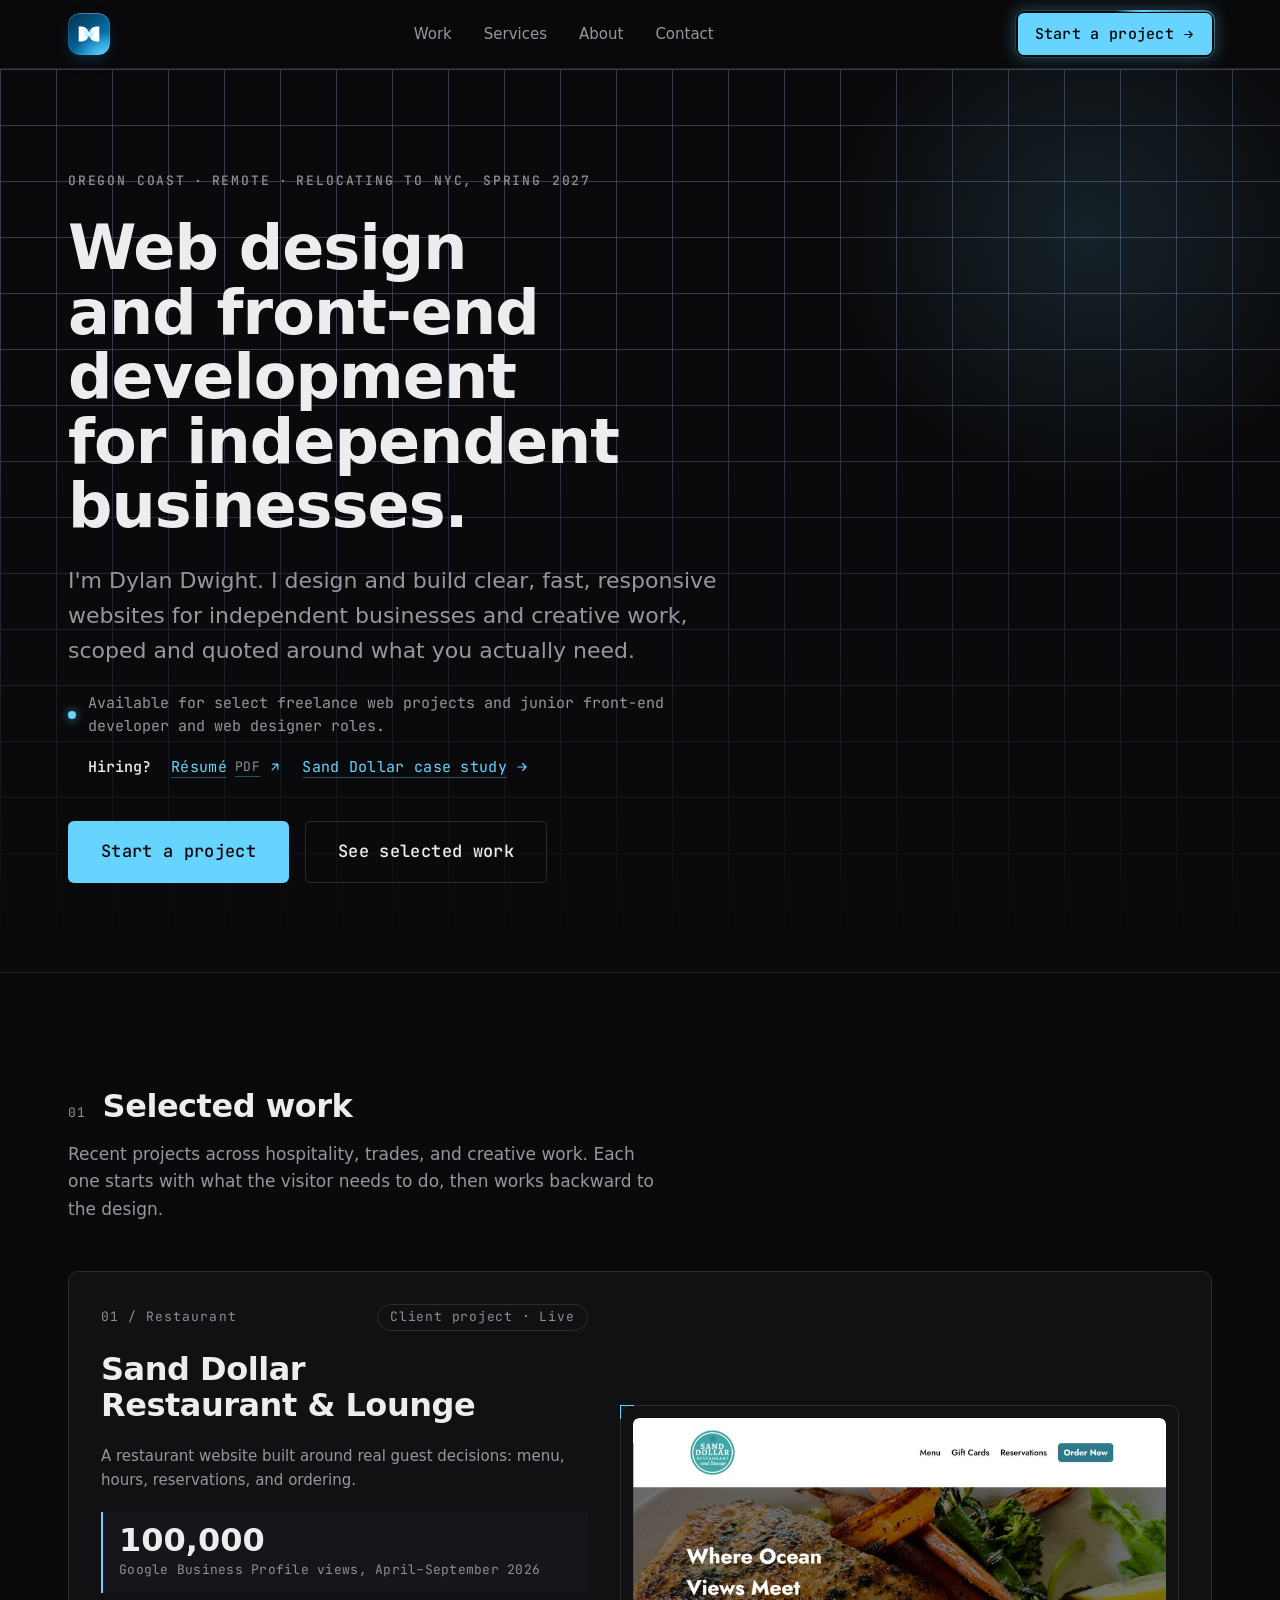
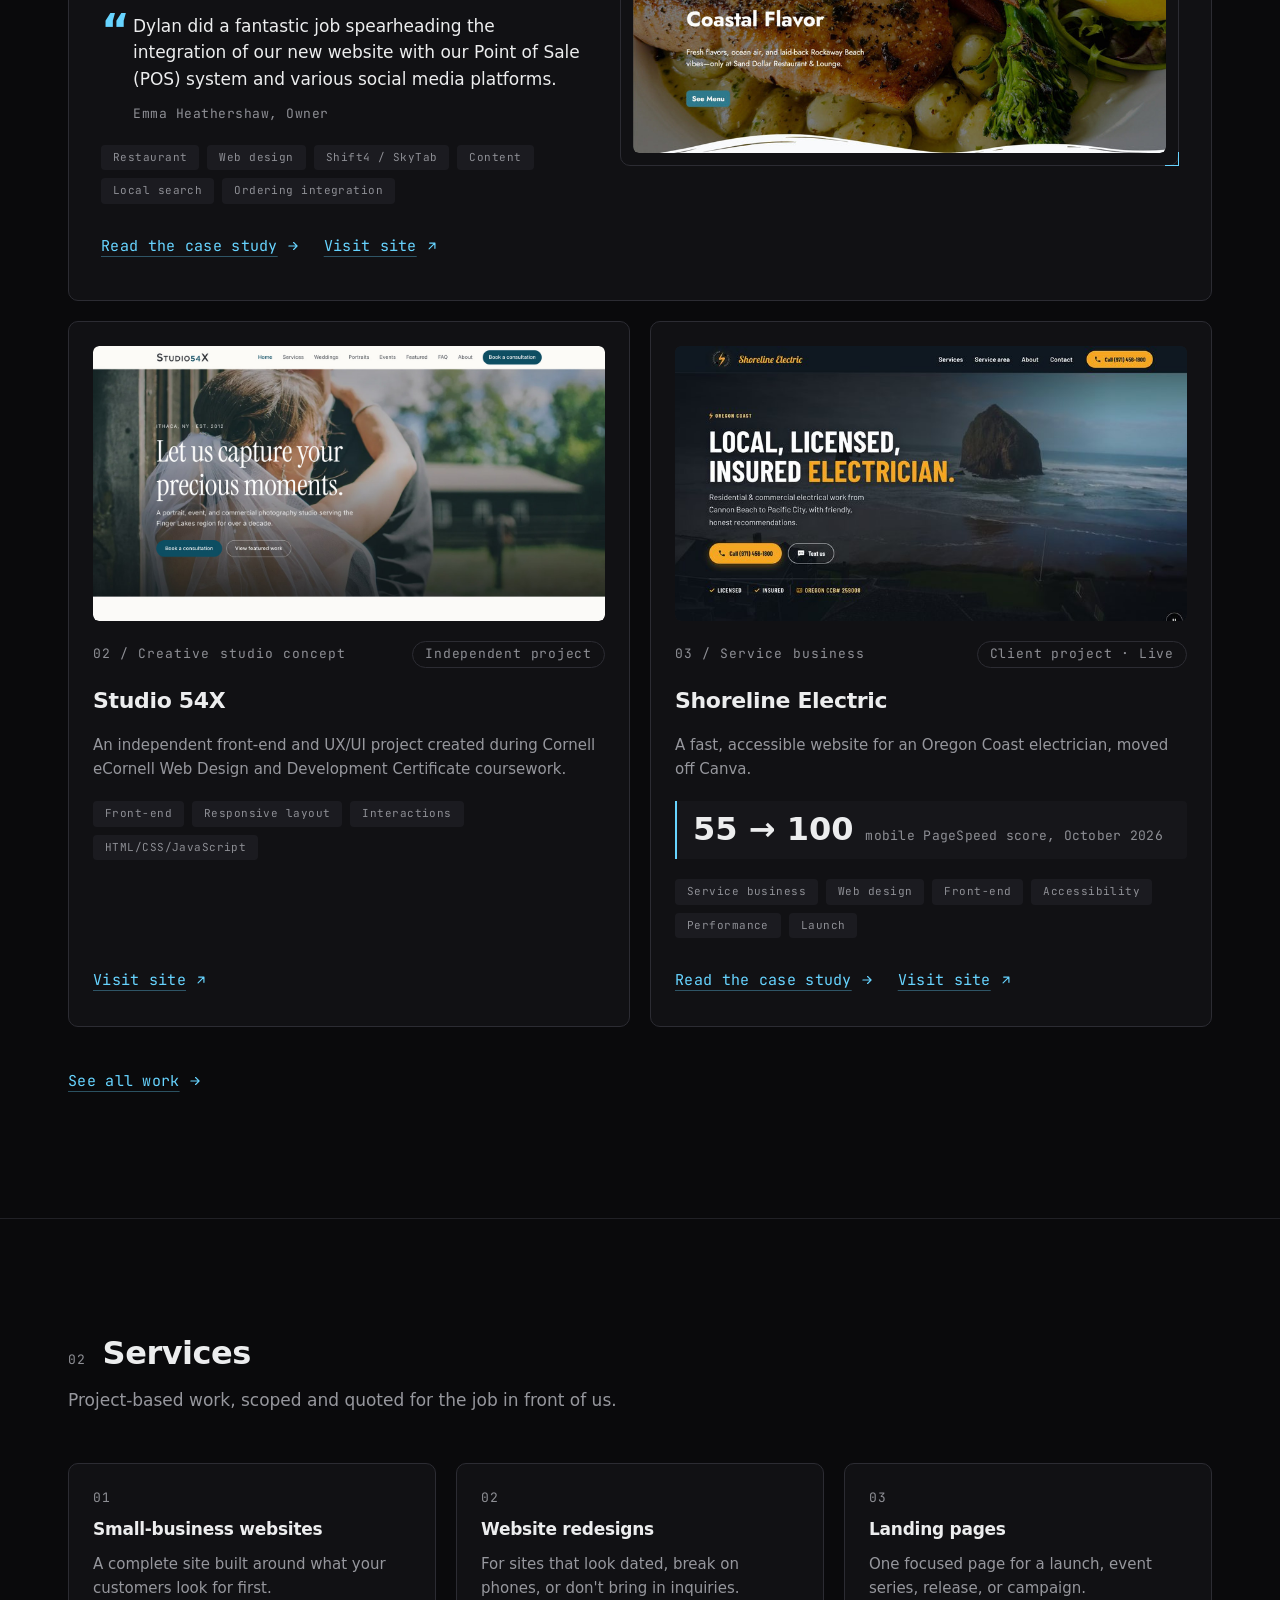
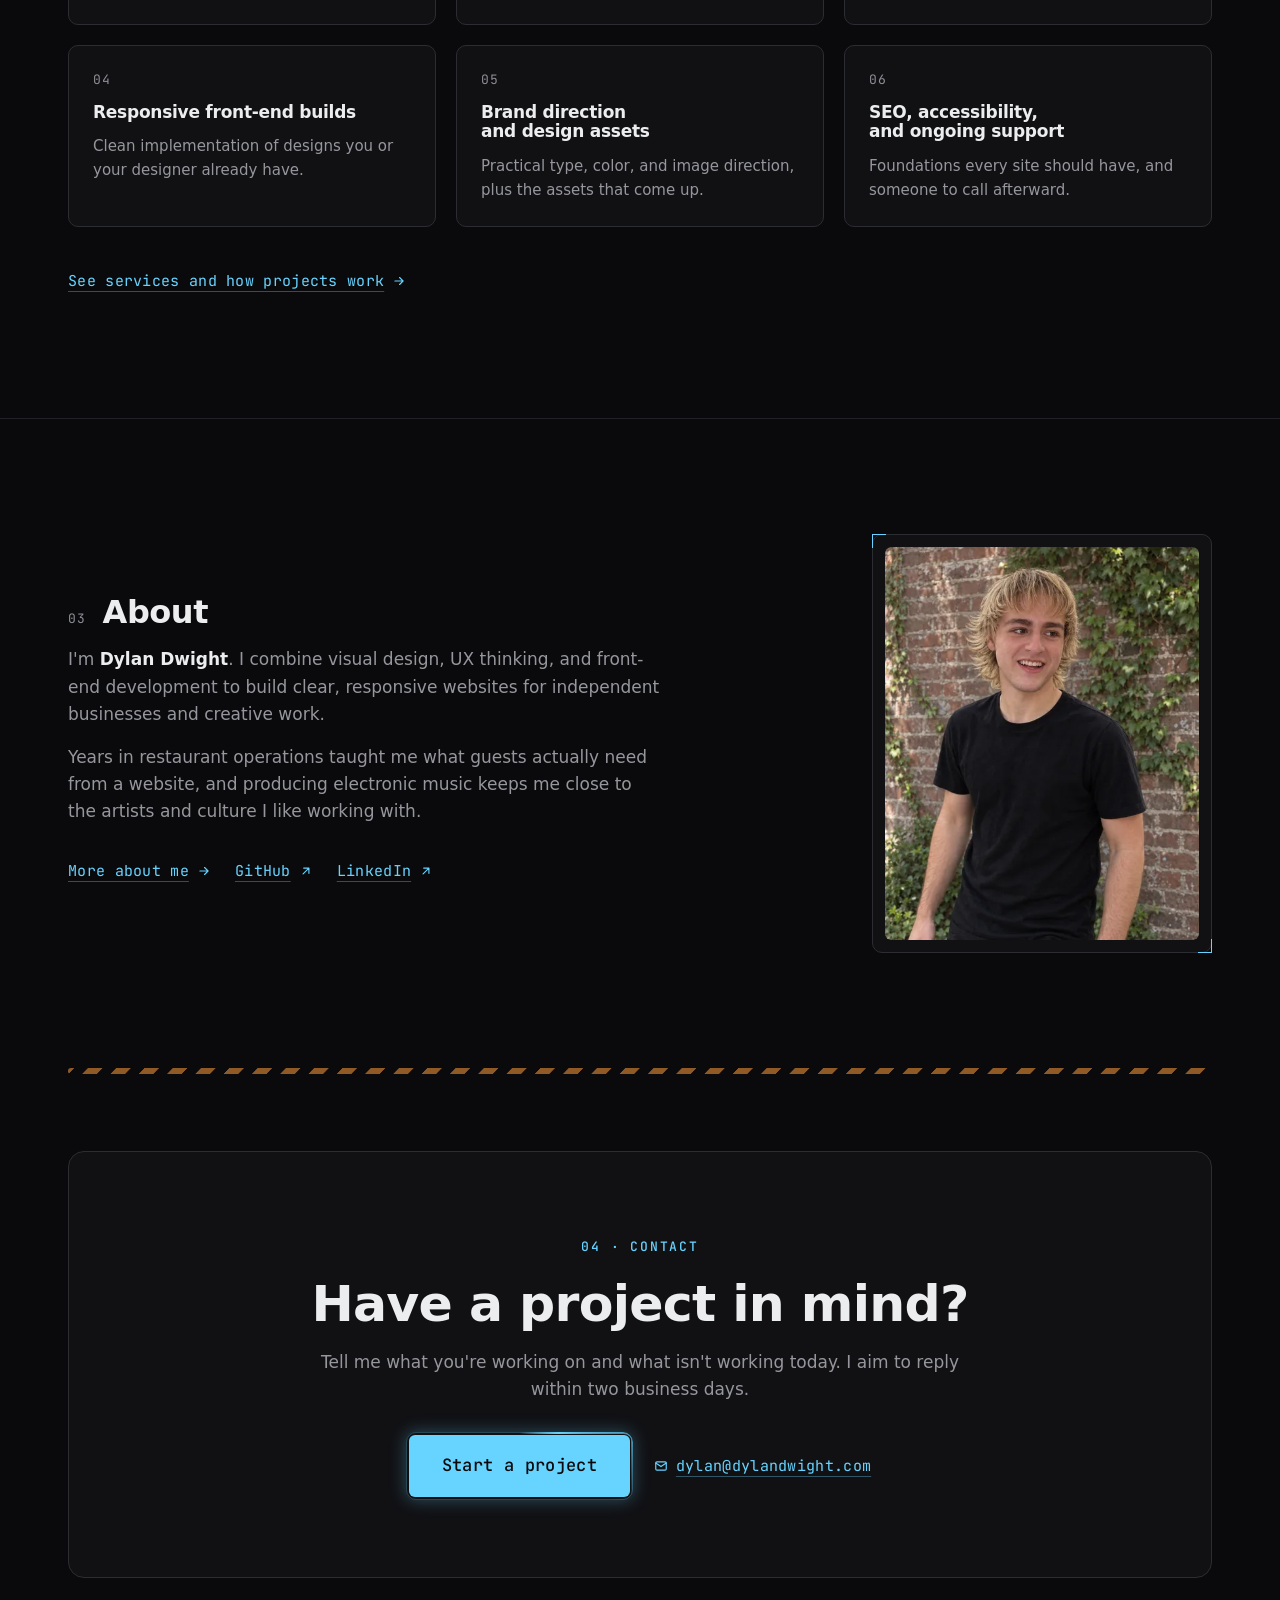
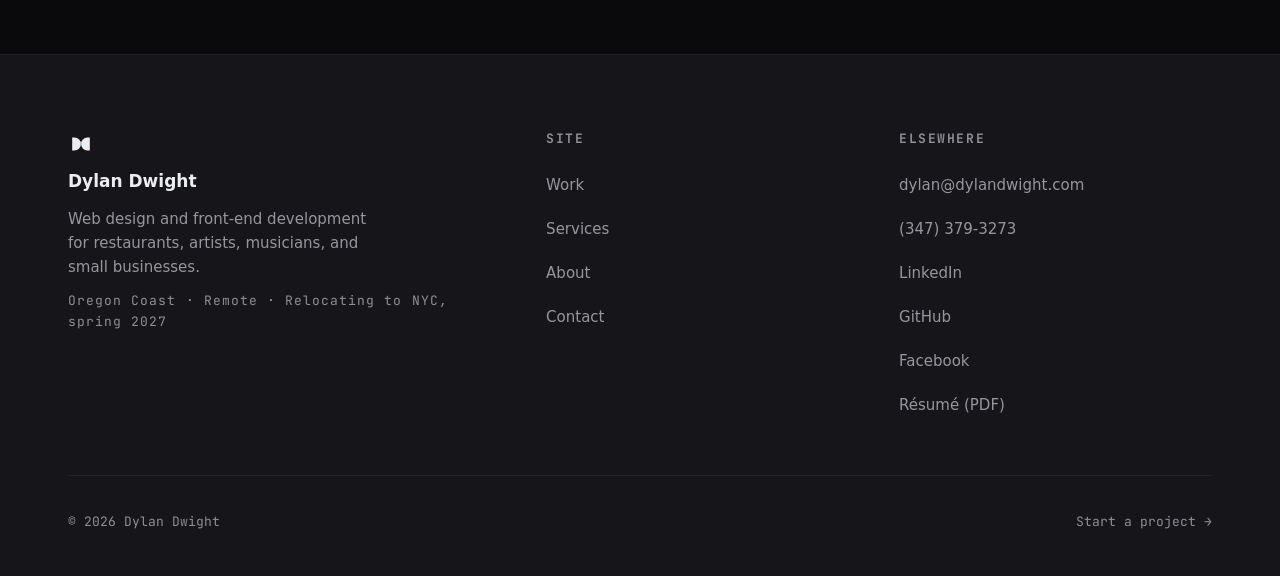
==== commit affdce3f: "Add Emma Heathershaw's testimonial to the homepage and Sand Dollar case study Verbatim quotes from t" ====
--- a/index.html
+++ b/index.html
@@ -10,7 +10,7 @@
 <link rel="canonical" href="https://dylandwight.com/" />
 
 <meta property="og:type" content="website" />
-<meta property="og:url" content="https://Dylan Dwight/" />
+<meta property="og:url" content="https://dylandwight.com/" />
 <meta property="og:title" content="Dylan Dwight — Web Design & Front-End Development · Remote" />
 <meta property="og:description" content="Web design and front-end development for restaurants, artists, musicians, and small businesses. Clear, fast, responsive websites, scoped and quoted per project. Based on the Oregon Coast, working remotely with clients anywhere." />
 <meta property="og:site_name" content="Dylan Dwight" />
@@ -208,6 +208,12 @@
             <h3>Sand Dollar Restaurant &amp; Lounge</h3>
             <p class="work-card-summary">A restaurant website built around real guest decisions: menu, hours, reservations, and ordering.</p>
             <p class="work-card-result"><strong>100,000</strong> Google Business Profile views, April–September 2026</p>
+            <figure class="quote quote--card">
+              <blockquote>
+                <p>Dylan did a fantastic job spearheading the integration of our new website with our Point of Sale (POS) system and various social media platforms.</p>
+              </blockquote>
+              <figcaption>Emma Heathershaw, Owner</figcaption>
+            </figure>
             <div class="work-card-tags">
               <span class="tag">Restaurant</span><span class="tag">Web design</span><span class="tag">Shift4 / SkyTab</span><span class="tag">Content</span><span class="tag">Local search</span><span class="tag">Ordering integration</span>
             </div>
--- a/css/components.css
+++ b/css/components.css
@@ -729,6 +729,49 @@
   color: var(--color-text);
 }
 
+/* Client testimonial. Quotes are verbatim from the client's own words;
+   the attribution names the person and their role. */
+.quote {
+  margin: 0;
+  position: relative;
+  padding-left: var(--space-8);
+}
+.quote::before {
+  content: "\201C";
+  position: absolute;
+  left: 0;
+  top: -0.1em;
+  font-family: var(--font-display);
+  font-size: 2.75rem;
+  font-weight: 700;
+  line-height: 1;
+  color: var(--color-primary);
+}
+.quote blockquote {
+  margin: 0;
+}
+.quote blockquote p,
+.work-card .quote blockquote p {
+  color: var(--color-text);
+  font-size: var(--text-base);
+  line-height: 1.55;
+  max-width: var(--measure-default);
+}
+.quote figcaption {
+  margin-top: var(--space-3);
+  font-family: var(--font-mono);
+  font-size: var(--text-xs);
+  letter-spacing: 0.04em;
+  color: var(--color-text-subtle);
+}
+.quote figcaption span {
+  display: block;
+  margin-top: var(--space-1);
+}
+.quote--cs blockquote p {
+  font-size: var(--text-lg);
+}
+
 /* Project screenshot */
 .work-shot {
   display: block;
--- a/css/pages.css
+++ b/css/pages.css
@@ -1161,6 +1161,9 @@
 .cs-section > .cs-takeaway {
   margin-top: var(--space-8);
 }
+.cs-section > .quote {
+  margin-block: var(--space-8);
+}
 .cs-takeaway p {
   color: var(--color-text);
   font-size: var(--text-lg);
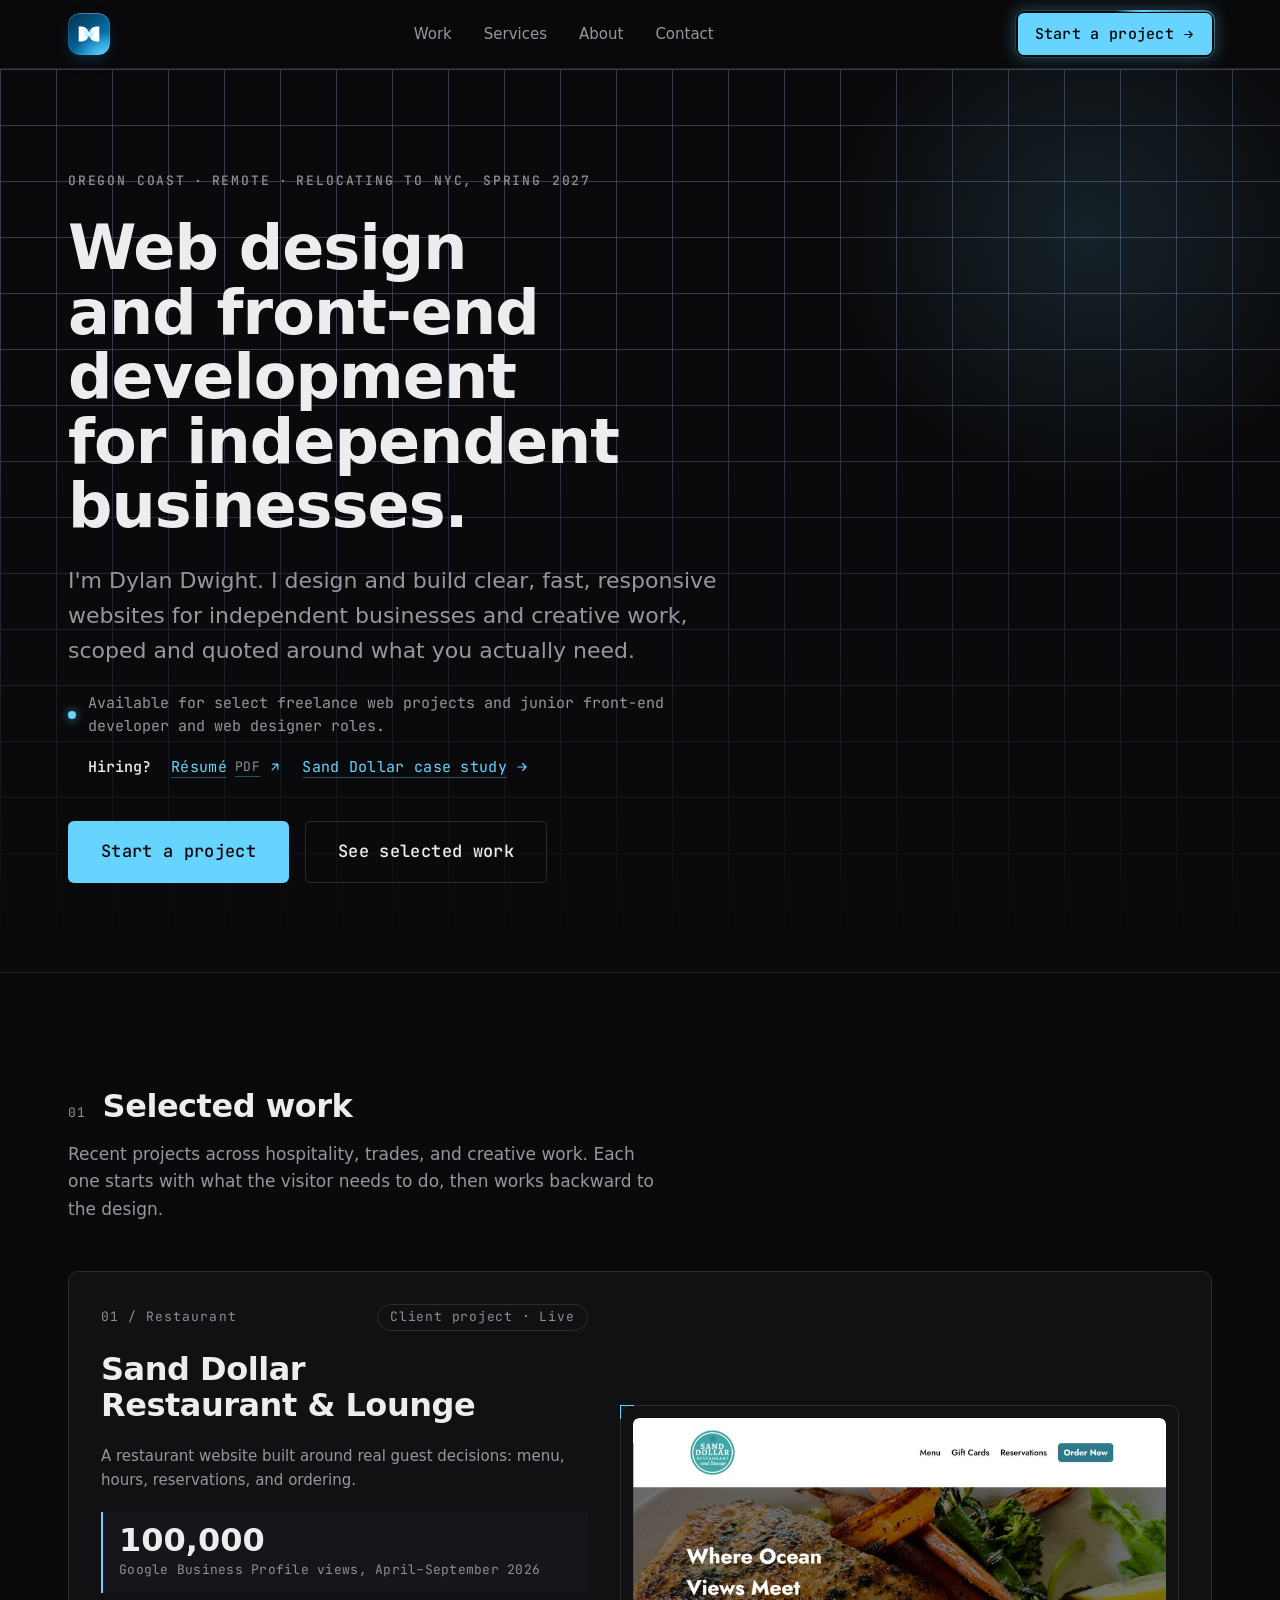
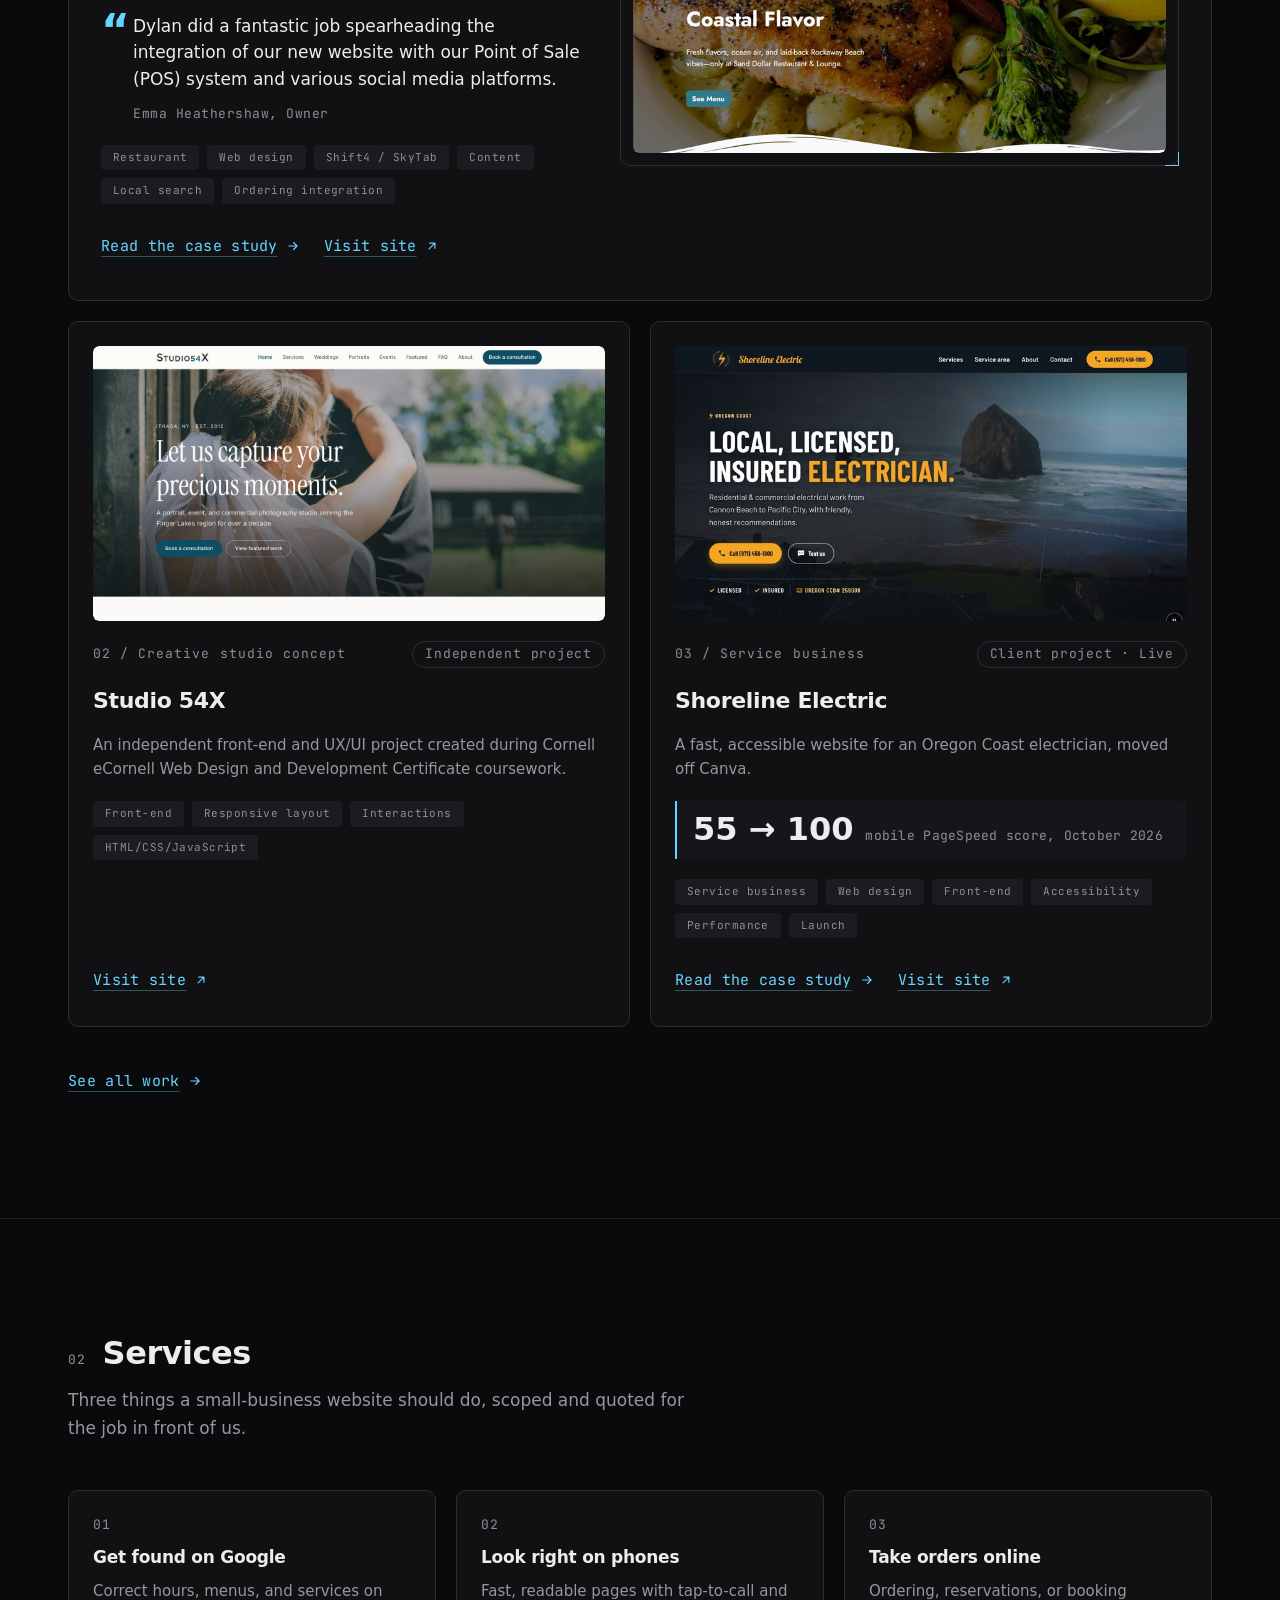
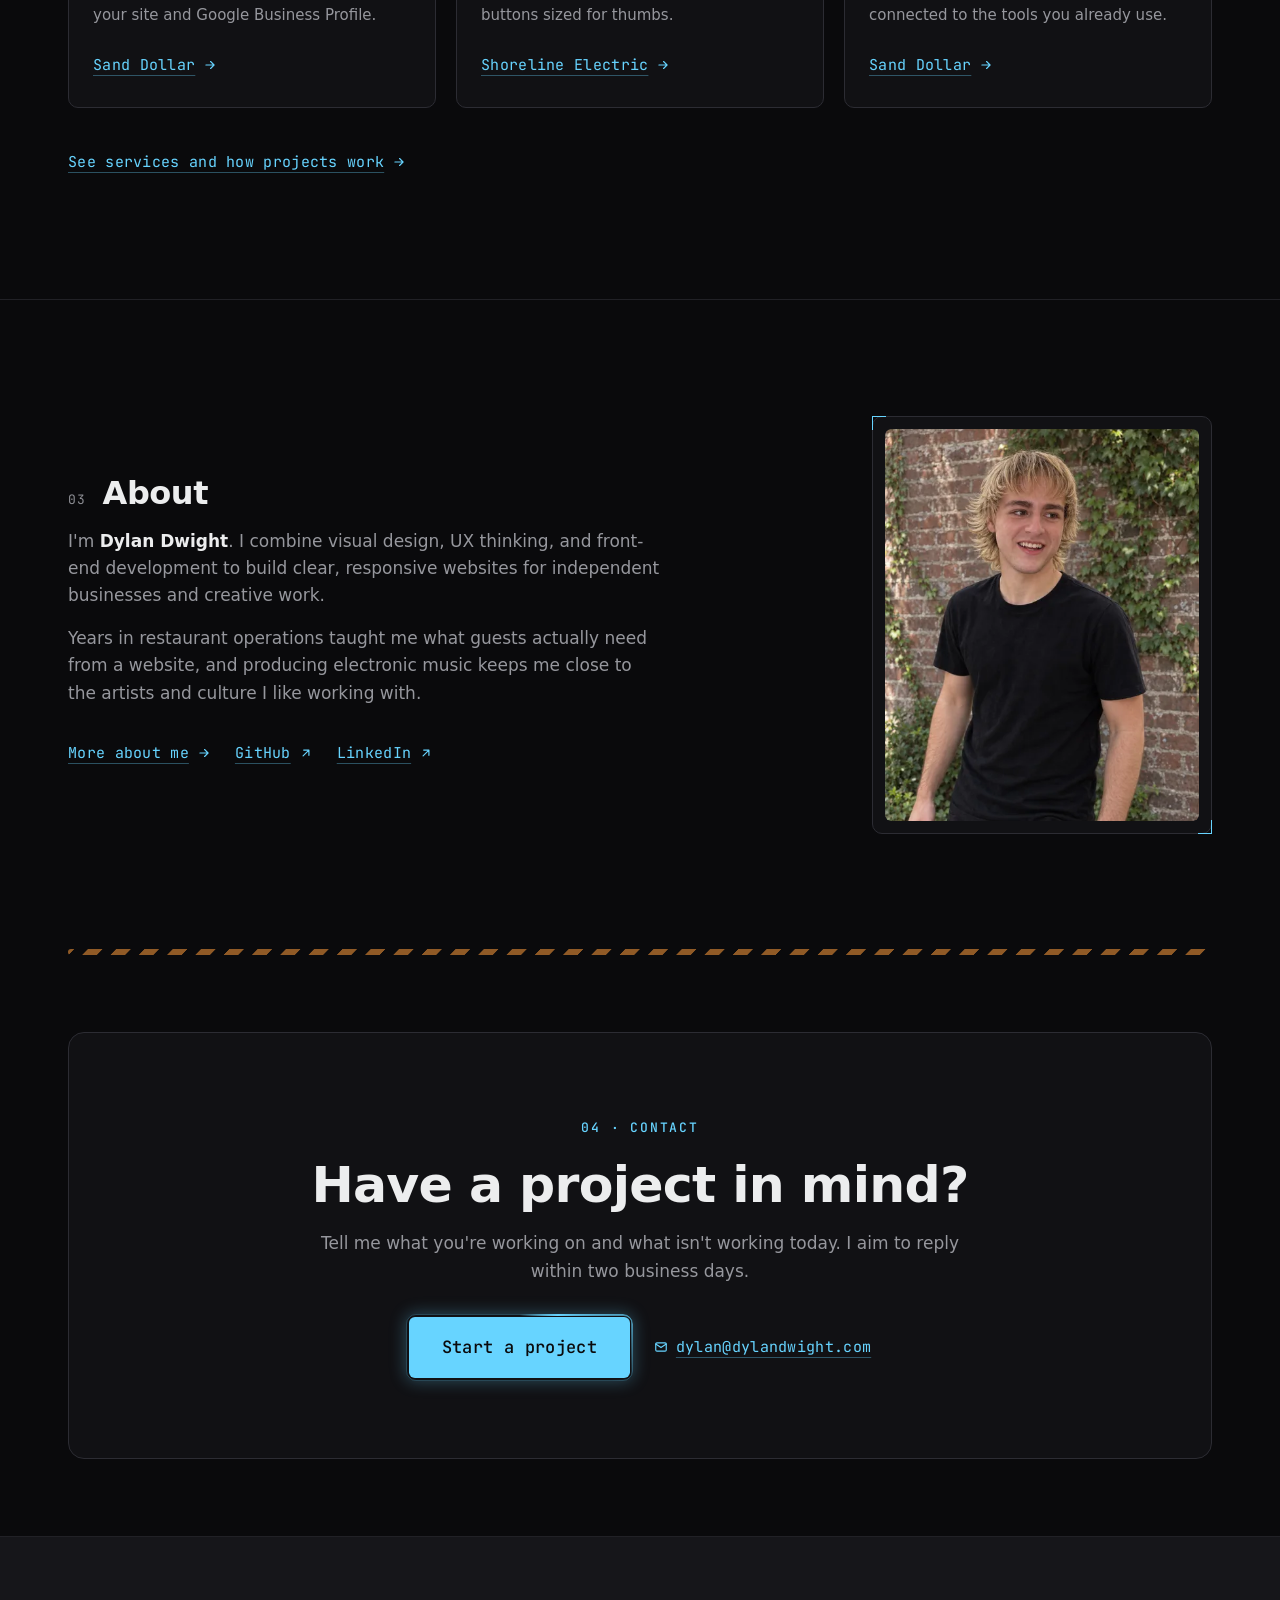
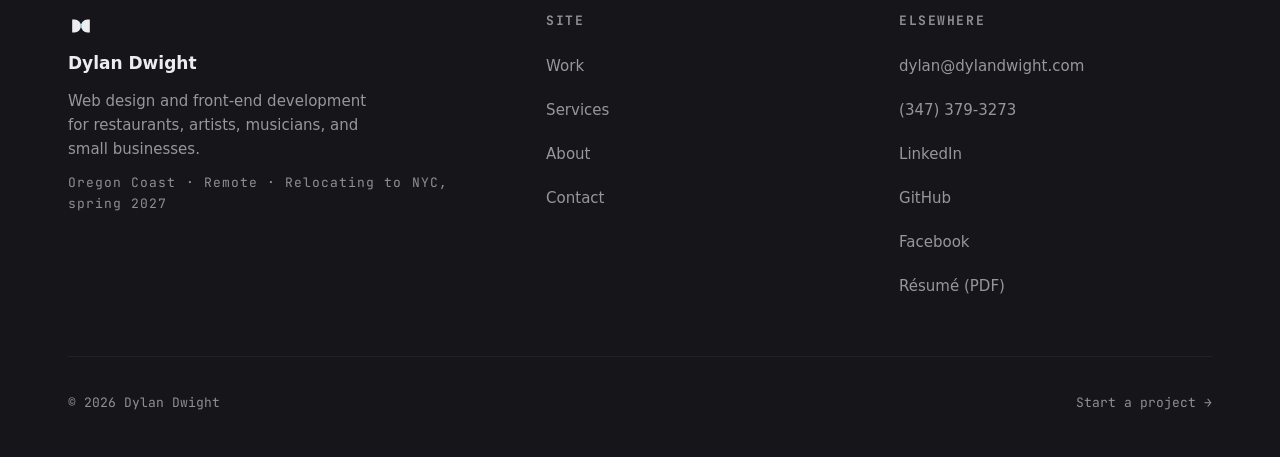
==== commit 71c1b668: "Lead Services and homepage with the three card outcomes The business card QR goes to /services, so t" ====
--- a/index.html
+++ b/index.html
@@ -283,16 +283,13 @@
           <span class="section-index">02</span>
           <h2 id="services-heading"><a href="/services/">Services</a></h2>
         </div>
-        <p class="lede">Project-based work, scoped and quoted for the job in front of us.</p>
-      </div>
-
-      <div class="service-grid" data-reveal>
-        <div class="card service-item"><span class="service-index">01</span><h3>Small-business websites</h3><p>A complete site built around what your customers look for first.</p></div>
-        <div class="card service-item"><span class="service-index">02</span><h3>Website redesigns</h3><p>For sites that look dated, break on phones, or don't bring in inquiries.</p></div>
-        <div class="card service-item"><span class="service-index">03</span><h3>Landing pages</h3><p>One focused page for a launch, event series, release, or campaign.</p></div>
-        <div class="card service-item"><span class="service-index">04</span><h3>Responsive front-end builds</h3><p>Clean implementation of designs you or your designer already have.</p></div>
-        <div class="card service-item"><span class="service-index">05</span><h3>Brand direction and design assets</h3><p>Practical type, color, and image direction, plus the assets that come up.</p></div>
-        <div class="card service-item"><span class="service-index">06</span><h3>SEO, accessibility, and ongoing support</h3><p>Foundations every site should have, and someone to call afterward.</p></div>
+        <p class="lede">Three things a small-business website should do, scoped and quoted for the job in front of us.</p>
+      </div>
+
+      <div class="service-grid service-grid--three" data-reveal>
+        <div class="card service-item"><span class="service-index">01</span><h3>Get found on Google</h3><p>Correct hours, menus, and services on your site and Google Business Profile.</p><a href="/work/sand-dollar/#seo-geo" class="text-link service-proof">Sand Dollar <svg viewBox="0 0 24 24" fill="none" stroke="currentColor" stroke-width="2" stroke-linecap="round" stroke-linejoin="round" aria-hidden="true"><path d="M5 12h14M13 6l6 6-6 6"/></svg></a></div>
+        <div class="card service-item"><span class="service-index">02</span><h3>Look right on phones</h3><p>Fast, readable pages with tap-to-call and buttons sized for thumbs.</p><a href="/work/shoreline-electric/" class="text-link service-proof">Shoreline Electric <svg viewBox="0 0 24 24" fill="none" stroke="currentColor" stroke-width="2" stroke-linecap="round" stroke-linejoin="round" aria-hidden="true"><path d="M5 12h14M13 6l6 6-6 6"/></svg></a></div>
+        <div class="card service-item"><span class="service-index">03</span><h3>Take orders online</h3><p>Ordering, reservations, or booking connected to the tools you already use.</p><a href="/work/sand-dollar/#ecosystem" class="text-link service-proof">Sand Dollar <svg viewBox="0 0 24 24" fill="none" stroke="currentColor" stroke-width="2" stroke-linecap="round" stroke-linejoin="round" aria-hidden="true"><path d="M5 12h14M13 6l6 6-6 6"/></svg></a></div>
       </div>
 
       <p style="margin-top: var(--space-8);"><a href="/services/" class="text-link">See services and how projects work <svg viewBox="0 0 24 24" fill="none" stroke="currentColor" stroke-width="2" stroke-linecap="round" stroke-linejoin="round" aria-hidden="true"><path d="M5 12h14M13 6l6 6-6 6"/></svg></a></p>
--- a/css/components.css
+++ b/css/components.css
@@ -1206,3 +1206,25 @@
   .logo-link .logo-mark .logo-node { animation: none; }
   .logo-link:hover .logo-mark path { transform: none; }
 }
+
+/* Three-outcome grid (Services top + homepage preview). Stays 3-up until
+   phones so three cards never leave an orphan in a 2-column row. */
+@media (max-width: 1024px) {
+  .service-grid--three {
+    grid-template-columns: repeat(3, 1fr);
+  }
+}
+@media (max-width: 860px) {
+  .service-grid--three {
+    grid-template-columns: 1fr;
+  }
+}
+.service-item .service-proof {
+  margin-top: auto;
+  padding-top: var(--space-2);
+  font-size: var(--text-sm);
+}
+.page-hero .outcomes-grid {
+  position: relative;
+  margin-block: var(--space-8);
+}
